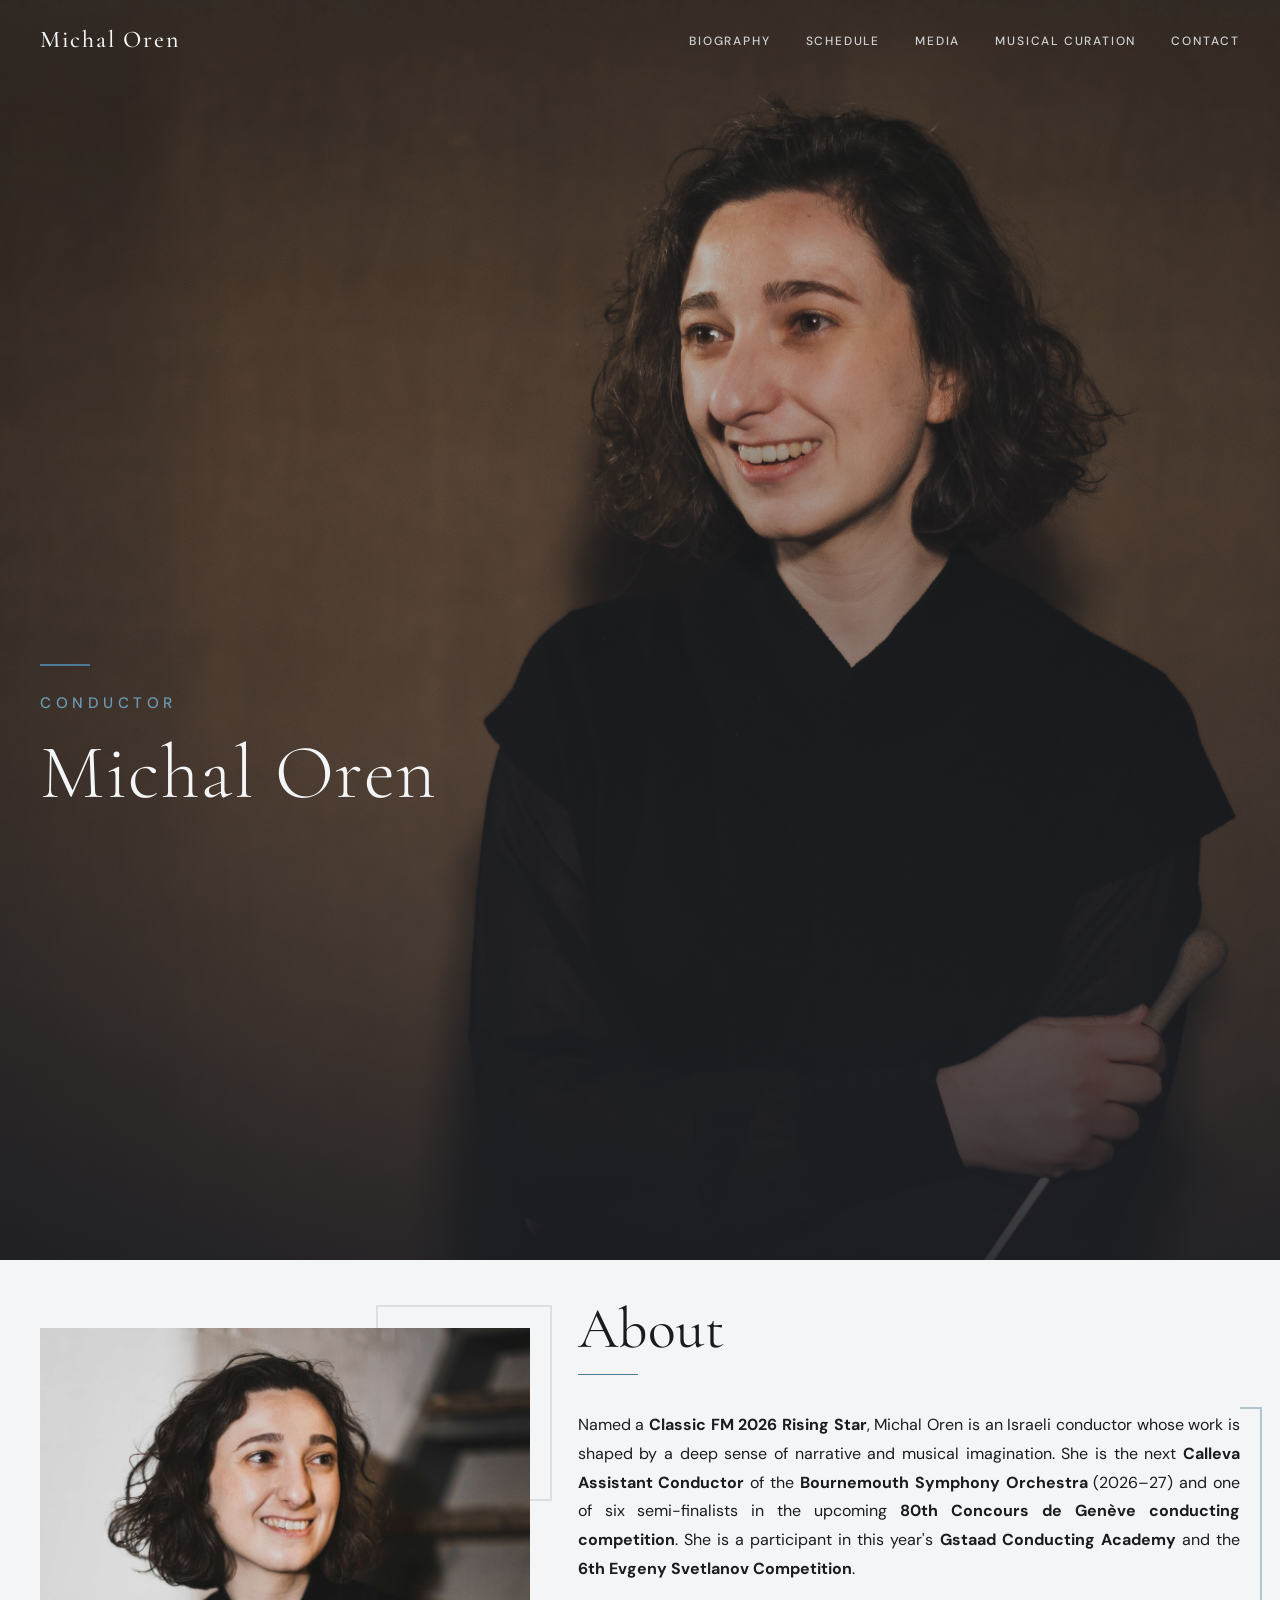
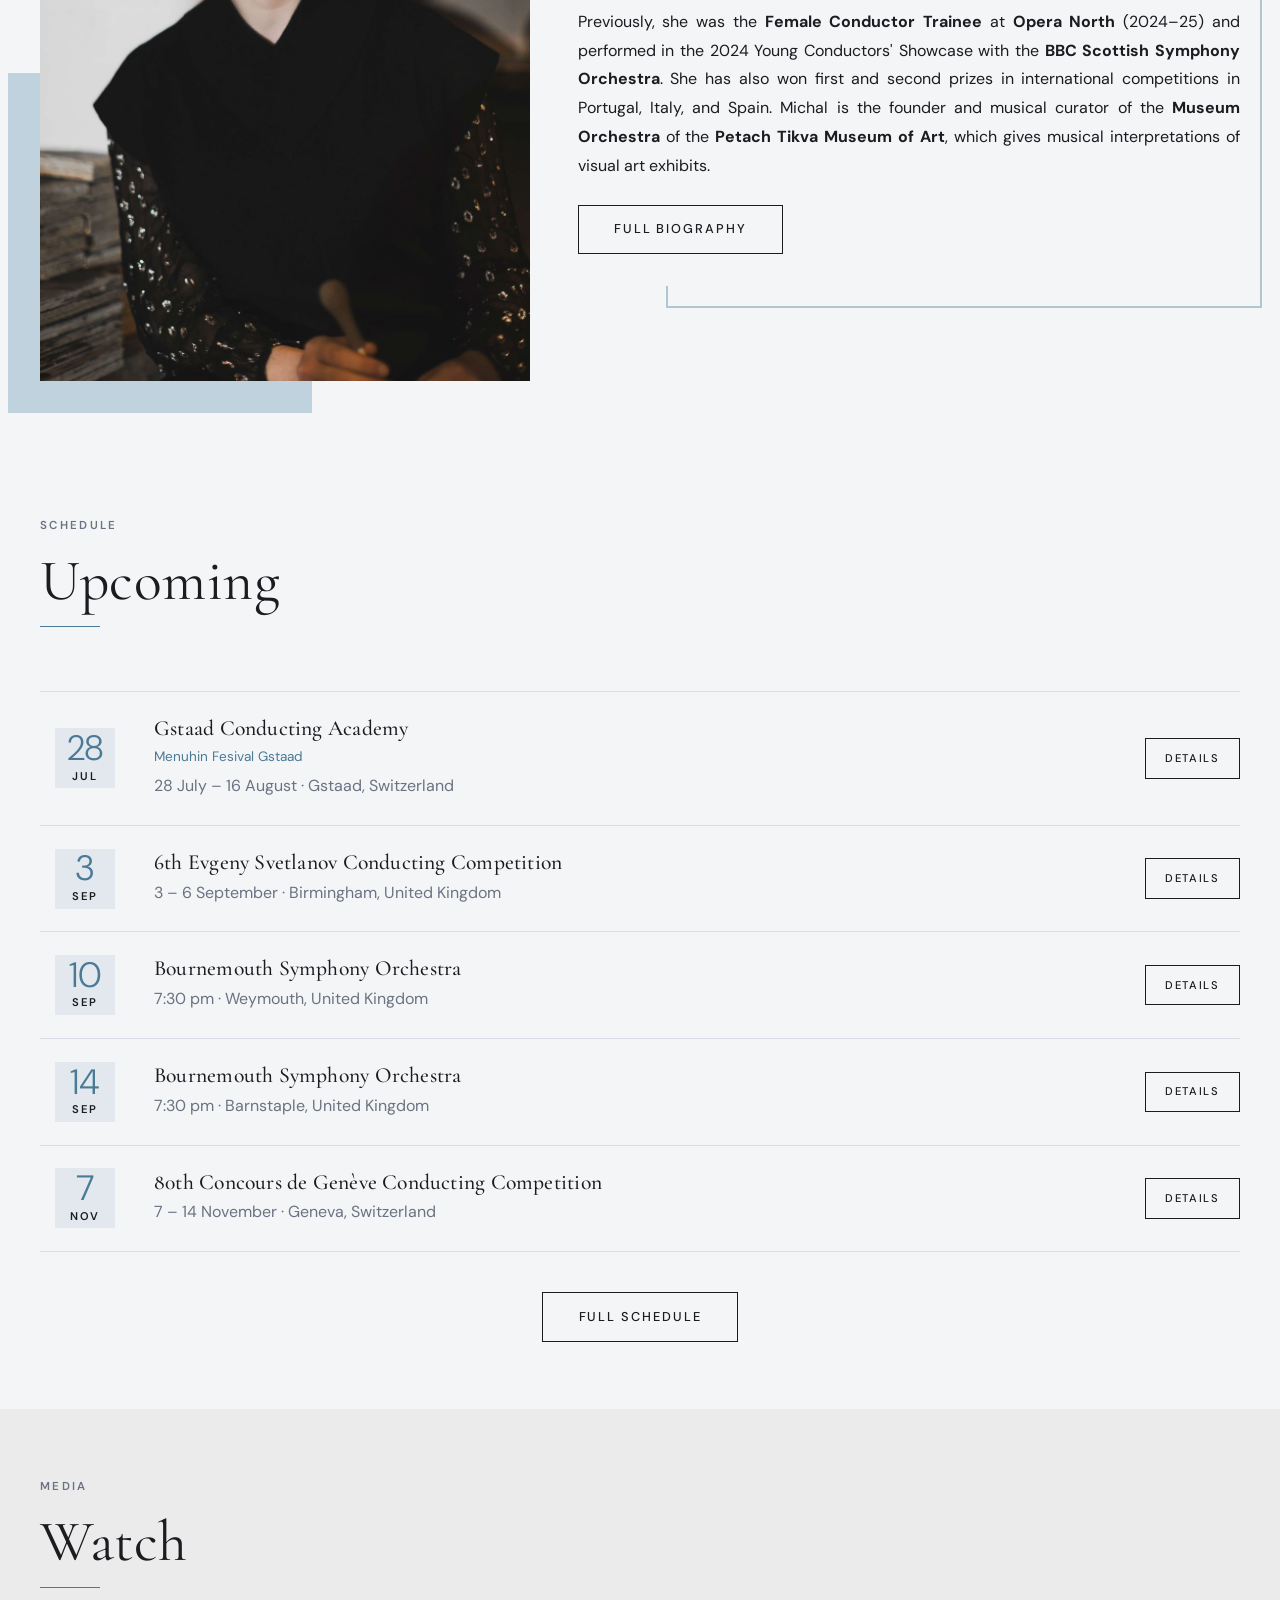
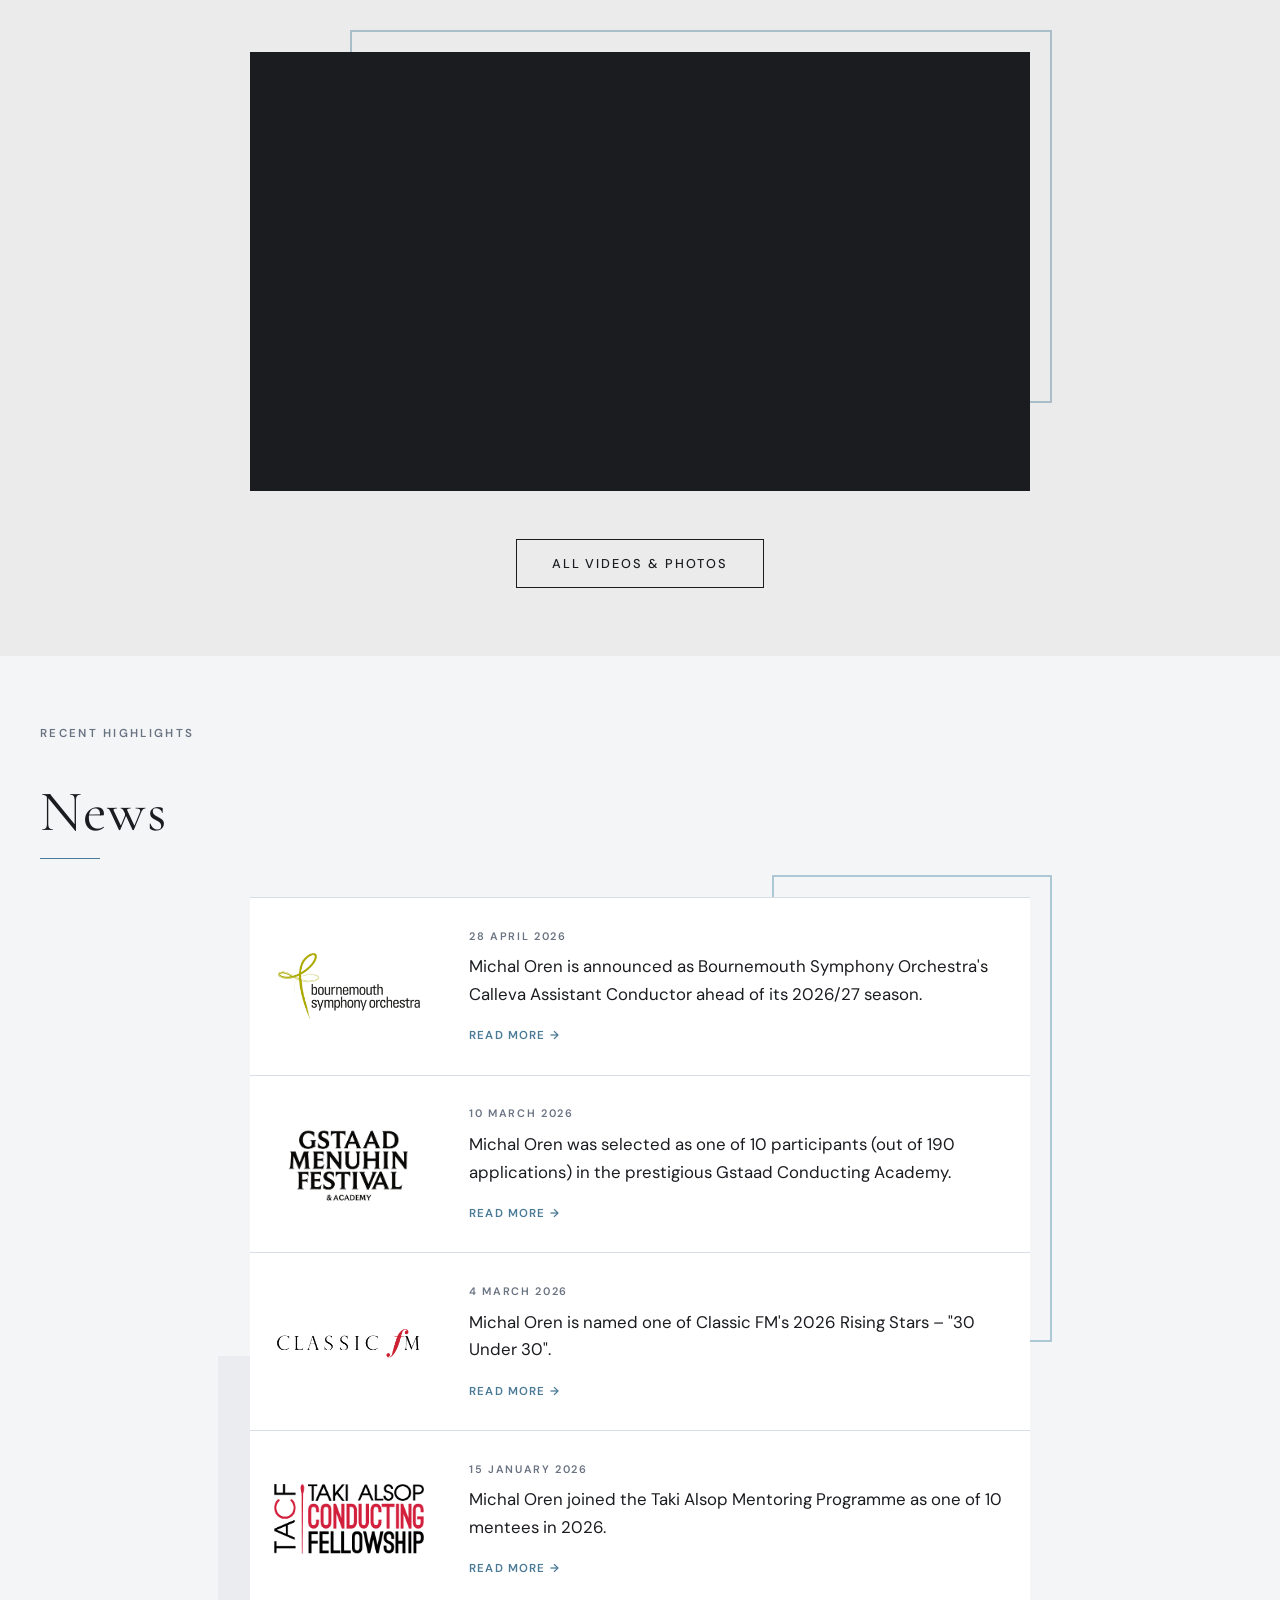
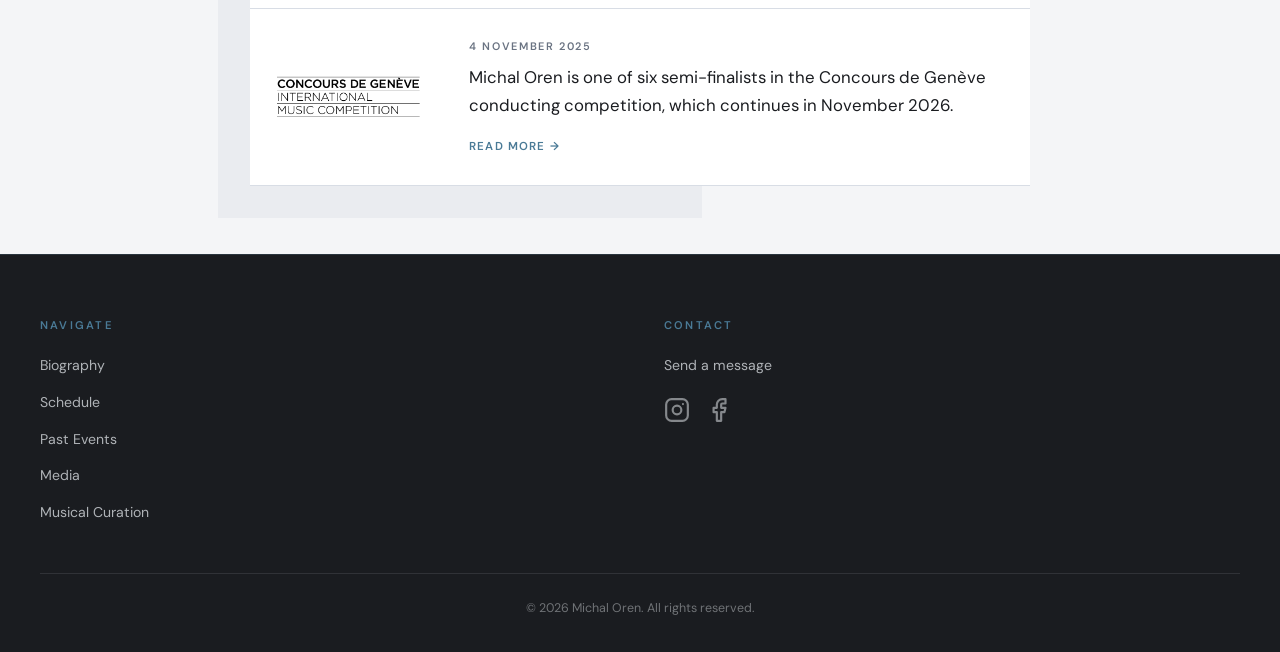
==== index.html @ 47f0340a "Fix biography typo, add Gstaad Menuhin Festival subtitle, and SEO metadata - Correct "Residence" to " ====
<!DOCTYPE html>
<html lang="en">
<head>
  <meta charset="UTF-8" />
  <meta name="viewport" content="width=device-width, initial-scale=1.0" />
  <meta name="description" content="Michal Oren – Conductor. Classic FM 2026 Rising Star. Calleva Assistant Conductor, Bournemouth Symphony Orchestra." />
  <title>Michal Oren – Conductor</title>
  <link rel="icon" type="image/svg+xml" href="images/favicon.svg" />
  <link rel="canonical" href="https://michaloren.com/" />

  <meta property="og:type" content="website" />
  <meta property="og:site_name" content="Michal Oren" />
  <meta property="og:title" content="Michal Oren – Conductor" />
  <meta property="og:description" content="Michal Oren – Conductor. Classic FM 2026 Rising Star. Calleva Assistant Conductor, Bournemouth Symphony Orchestra." />
  <meta property="og:url" content="https://michaloren.com/" />
  <meta property="og:image" content="https://michaloren.com/images/hero.jpg" />

  <meta name="twitter:card" content="summary_large_image" />
  <meta name="twitter:title" content="Michal Oren – Conductor" />
  <meta name="twitter:description" content="Michal Oren – Conductor. Classic FM 2026 Rising Star. Calleva Assistant Conductor, Bournemouth Symphony Orchestra." />
  <meta name="twitter:image" content="https://michaloren.com/images/hero.jpg" />

  <link rel="stylesheet" href="css/style.css" />
  <style>
    .fade-in { opacity: 0; transform: translateY(24px); transition: opacity 0.7s ease, transform 0.7s ease; }
    .fade-in.visible { opacity: 1; transform: none; }
    .hero__bg {
      position: absolute;
      inset: 0;
      width: 100%;
      height: 110%;
      object-fit: cover;
      object-position: 75% top;
      transform: translateY(-6%);
    }
    @media (max-width: 1024px) {
      .hero { height: 100vh; }
      .hero__bg {
        height: 100%;
        object-position: 75% top;
        transform: none;
      }
    }
  </style>
  <script type="application/ld+json">
  {
    "@context": "https://schema.org",
    "@type": "Person",
    "name": "Michal Oren",
    "url": "https://michaloren.com/",
    "image": "https://michaloren.com/images/hero.jpg",
    "jobTitle": "Conductor",
    "description": "Michal Oren – Conductor. Classic FM 2026 Rising Star. Calleva Assistant Conductor, Bournemouth Symphony Orchestra.",
    "sameAs": [
      "https://www.instagram.com/michal.oren/",
      "https://www.facebook.com/michal.oren.96"
    ]
  }
  </script>
</head>
<body>

  <!-- ═══════════════ NAVIGATION ═══════════════ -->
  <nav class="nav">
    <div class="nav__inner">
      <a href="index.html" class="nav__logo">Michal Oren</a>
      <button class="nav__toggle" aria-label="Toggle menu">
        <span></span><span></span><span></span>
      </button>
      <ul class="nav__links">
        <li><a href="biography.html">Biography</a></li>
        <li><a href="schedule.html">Schedule</a></li>
        <li><a href="media.html">Media</a></li>
        <li><a href="musical-curation.html">Musical Curation</a></li>
        <li><a href="contact.html">Contact</a></li>
      </ul>
    </div>
  </nav>

  <!-- ═══════════════ HERO ═══════════════ -->
  <section class="hero">
    <img src="images/hero_2.jpg" class="hero__bg" alt="" aria-hidden="true" />
    <div class="hero__overlay"></div>
    <div class="hero__content">
      <div class="hero__rule"></div>
      <p class="hero__subtitle">Conductor</p>
      <h1 style="font-size: clamp(2.8rem, 6vw, 5rem);">Michal Oren</h1>
    </div>
  </section>

  <!-- ═══════════════ BANNER STRIP ═══════════════ -->
  <div class="banner-strip" style="display:none">
    <div class="banner-strip__inner">
      <div class="banner-strip__left">
        <div class="banner-strip__logo-wrap">
          <img src="images/banner/classic-fm-logo-png-transparent_edited.png" alt="Classic FM" class="banner-strip__logo" />
        </div>
        <span class="banner-strip__text">Rising Star</span>
      </div>
      <div class="banner-strip__sep"></div>
      <div class="banner-strip__right">
        <a href="https://www.instagram.com/michal.oren/" target="_blank" rel="noopener" aria-label="Michal Oren on Instagram">
          <svg xmlns="http://www.w3.org/2000/svg" viewBox="0 0 24 24" fill="none" stroke="currentColor" stroke-width="2" stroke-linecap="round" stroke-linejoin="round">
            <rect x="2" y="2" width="20" height="20" rx="5" ry="5"/>
            <circle cx="12" cy="12" r="4"/>
            <circle cx="17.5" cy="6.5" r="1" fill="currentColor" stroke="none"/>
          </svg>
        </a>
      </div>
    </div>
  </div>

  <!-- ═══════════════ ABOUT PREVIEW ═══════════════ -->
  <section class="section">
    <div class="container">
      <div class="grid-2 about-grid">
        <div class="about__image fade-in">
          <img
            src="images/about-portrait.jpg"
            alt="Michal Oren, conductor"
            loading="lazy"
          />
        </div>
        <div class="about__text-wrap fade-in">
          <div class="about__text">
            <h2>About</h2>
            <div class="divider"></div>
            <p>
              Named a <strong>Classic FM 2026 Rising Star</strong>, Michal Oren is an Israeli conductor whose work is shaped by a deep sense of narrative and musical imagination. She is the next <strong>Calleva Assistant Conductor</strong> of the <strong>Bournemouth Symphony Orchestra</strong> (2026–27) and one of six semi-finalists in the upcoming <strong>80th Concours de Genève conducting competition</strong>. She is a participant in this year's <strong>Gstaad Conducting Academy</strong> and the <strong>6th Evgeny Svetlanov Competition</strong>.
            </p>
            <p>
              Previously, she was the <strong>Female Conductor Trainee</strong> at <strong>Opera North</strong> (2024–25) and performed in the 2024 Young Conductors' Showcase with the <strong>BBC Scottish Symphony Orchestra</strong>. She has also won first and second prizes in international competitions in Portugal, Italy, and Spain. Michal is the founder and musical curator of the <strong>Museum Orchestra</strong> of the <strong>Petach Tikva Museum of Art</strong>, which gives musical interpretations of visual art exhibits.
            </p>
            <a href="biography.html" class="btn btn--outline">Full Biography</a>
          </div>
        </div>
      </div>
    </div>
  </section>

  <!-- ═══════════════ UPCOMING EVENTS ═══════════════ -->
  <section class="section">
    <div class="container">
      <div class="section-header fade-in">
        <span class="eyebrow">Schedule</span>
        <h2>Upcoming</h2>
        <div class="divider"></div>
      </div>
      <div class="event-list fade-in">
        <div class="event-item">
          <div class="event-date">
            <div class="day">28</div>
            <div class="month">Jul</div>
          </div>
          <div class="event-info">
            <h3>Gstaad Conducting Academy</h3>
            <span class="event-subtitle">Menuhin Fesival Gstaad</span>
            <p class="venue">28 July – 16 August · Gstaad, Switzerland</p>
          </div>
          <div class="event-cta">
            <a href="https://www.gstaadacademy.ch/en/conducting/about" target="_blank" rel="noopener" class="btn btn--outline" style="font-size: 0.7rem; padding: 0.6rem 1.2rem;">Details</a>
          </div>
        </div>
        <div class="event-item">
          <div class="event-date">
            <div class="day">3</div>
            <div class="month">Sep</div>
          </div>
          <div class="event-info">
            <h3>6th Evgeny Svetlanov Conducting Competition</h3>
            <p class="venue">3 – 6 September · Birmingham, United&nbsp;Kingdom</p>
          </div>
          <div class="event-cta">
            <a href="https://www.svetlanov-evgeny.com/conducting-competition/6th-evgeny-svetlanov-international-conducting-competition-2026/candidates-2026/" target="_blank" rel="noopener" class="btn btn--outline" style="font-size: 0.7rem; padding: 0.6rem 1.2rem;">Details</a>
          </div>
        </div>
        <div class="event-item">
          <div class="event-date">
            <div class="day">10</div>
            <div class="month">Sep</div>
          </div>
          <div class="event-info">
            <h3>Bournemouth Symphony Orchestra</h3>
            <p class="venue">7:30 pm · Weymouth, United&nbsp;Kingdom</p>
          </div>
          <div class="event-cta">
            <a href="https://bsolive.com/events/from-darkness-to-light-weymouth/" target="_blank" rel="noopener" class="btn btn--outline" style="font-size: 0.7rem; padding: 0.6rem 1.2rem;">Details</a>
          </div>
        </div>
        <div class="event-item">
          <div class="event-date">
            <div class="day">14</div>
            <div class="month">Sep</div>
          </div>
          <div class="event-info">
            <h3>Bournemouth Symphony Orchestra</h3>
            <p class="venue">7:30 pm · Barnstaple, United&nbsp;Kingdom</p>
          </div>
          <div class="event-cta">
            <a href="https://bsolive.com/events/from-darkness-to-light-barnstaple/" target="_blank" rel="noopener" class="btn btn--outline" style="font-size: 0.7rem; padding: 0.6rem 1.2rem;">Details</a>
          </div>
        </div>
        <div class="event-item">
          <div class="event-date">
            <div class="day">7</div>
            <div class="month">Nov</div>
          </div>
          <div class="event-info">
            <h3>80th Concours de Genève Conducting Competition</h3>
            <p class="venue">7 – 14 November · Geneva, Switzerland</p>
          </div>
          <div class="event-cta">
            <a href="https://www.concoursgeneve.ch/section/competitions/conducting_2025_2026/" target="_blank" rel="noopener" class="btn btn--outline" style="font-size: 0.7rem; padding: 0.6rem 1.2rem;">Details</a>
          </div>
        </div>
      </div>
      <div style="margin-top: 2.5rem; text-align: center;" class="fade-in">
        <a href="schedule.html" class="btn btn--outline">Full Schedule</a>
      </div>
    </div>
  </section>

  <!-- ═══════════════ FEATURED VIDEO ═══════════════ -->
  <section class="section section--mid">
    <div class="container">
      <div class="section-header fade-in">
        <span class="eyebrow">Media</span>
        <h2>Watch</h2>
        <div class="divider"></div>
      </div>
      <div style="max-width: 780px; margin: 0 auto;" class="fade-in video-frame-wrap">
        <div class="video-wrapper">
          <iframe
            src="https://www.youtube.com/embed/5XlSqPPFLHM"
            title="Michal Oren conducting"
            allow="accelerometer; autoplay; clipboard-write; encrypted-media; gyroscope; picture-in-picture"
            allowfullscreen>
          </iframe>
        </div>
      </div>
      <div style="text-align: center; margin-top: 3rem;" class="fade-in">
        <a href="media.html" class="btn btn--outline">All Videos &amp; Photos</a>
      </div>
    </div>
  </section>

  <!-- ═══════════════ IN THE NEWS ═══════════════ -->
  <section class="section news-section">
    <div class="container">
      <div class="section-header news-header fade-in">
        <span class="eyebrow">Recent Highlights</span>
        <h2>News</h2>
        <div class="divider"></div>
      </div>
      <div class="news-grid">

        <div class="news-card fade-in">
          <div class="news-card__logo">
            <img src="images/news/bso.png" alt="Bournemouth Symphony Orchestra" loading="lazy" style="height: 110px;" />
          </div>
          <div class="news-card__body">
            <span class="news-card__date">28 April 2026</span>
            <p class="news-card__text">Michal Oren is announced as Bournemouth Symphony Orchestra's Calleva Assistant Conductor ahead of its 2026/27 season.</p>
            <a href="https://bsolive.com/press-releases/the-bso-announces-2026-27-calleva-assistant-conductor/" class="news-card__link" target="_blank" rel="noopener">Read More →</a>
          </div>
        </div>

        <div class="news-card fade-in">
          <div class="news-card__logo">
            <img src="images/news/Menuhin-Academy_Logo_pos_rgb_edited_edited.png" alt="Gstaad Menuhin Festival &amp; Academy" loading="lazy" />
          </div>
          <div class="news-card__body">
            <span class="news-card__date">10 March 2026</span>
            <p class="news-card__text">Michal Oren was selected as one of 10 participants (out of 190 applications) in the prestigious Gstaad Conducting Academy.</p>
            <a href="https://www.gstaadacademy.ch/en/conducting/participants" class="news-card__link" target="_blank" rel="noopener">Read More →</a>
          </div>
        </div>

        <div class="news-card fade-in">
          <div class="news-card__logo">
            <img src="images/news/classic-fm-logo-png-transparent_edited.png" alt="Classic FM" loading="lazy" />
          </div>
          <div class="news-card__body">
            <span class="news-card__date">4 March 2026</span>
            <p class="news-card__text">Michal Oren is named one of Classic FM's 2026 Rising Stars – "30 Under 30".</p>
            <a href="https://www.classicfm.com/music-news/rising-stars-2026/" class="news-card__link" target="_blank" rel="noopener">Read More →</a>
          </div>
        </div>

        <div class="news-card fade-in">
          <div class="news-card__logo">
            <img src="images/news/taki.png" alt="Taki Alsop Conducting Fellowship" loading="lazy" />
          </div>
          <div class="news-card__body">
            <span class="news-card__date">15 January 2026</span>
            <p class="news-card__text">Michal Oren joined the Taki Alsop Mentoring Programme as one of 10 mentees in 2026.</p>
            <a href="https://takialsop.org/shes-connected-by-att-mentoring-program/" class="news-card__link" target="_blank" rel="noopener">Read More →</a>
          </div>
        </div>

        <div class="news-card fade-in">
          <div class="news-card__logo">
            <img src="images/news/geneva.png" alt="Concours de Genève" loading="lazy" />
          </div>
          <div class="news-card__body">
            <span class="news-card__date">4 November 2025</span>
            <p class="news-card__text">Michal Oren is one of six semi-finalists in the Concours de Genève conducting competition, which continues in November 2026.</p>
            <a href="https://theviolinchannel.com/concours-de-geneve-announces-conducting-semi-finalists/" class="news-card__link" target="_blank" rel="noopener">Read More →</a>
          </div>
        </div>

      </div>
    </div>
  </section>

  <!-- ═══════════════ FOOTER ═══════════════ -->
  <footer class="footer">
    <div class="container">
      <div class="footer__grid">
        <div class="footer__col">
          <h4>Navigate</h4>
          <ul>
            <li><a href="biography.html">Biography</a></li>
            <li><a href="schedule.html">Schedule</a></li>
            <li><a href="past-events.html">Past Events</a></li>
            <li><a href="media.html">Media</a></li>
            <li><a href="musical-curation.html">Musical Curation</a></li>
          </ul>
        </div>
        <div class="footer__col">
          <h4>Contact</h4>
          <ul>
            <li><a href="contact.html">Send a message</a></li>
            <li><a href="mailto:michal.oren.36@gmail.com">michal.oren.36@gmail.com</a></li>
          </ul>
          <div class="footer__social">
            <a href="https://www.instagram.com/michal.oren/" target="_blank" rel="noopener" aria-label="Instagram">
              <svg xmlns="http://www.w3.org/2000/svg" viewBox="0 0 24 24" fill="none" stroke="currentColor" stroke-width="2" stroke-linecap="round" stroke-linejoin="round">
                <rect x="2" y="2" width="20" height="20" rx="5" ry="5"/>
                <circle cx="12" cy="12" r="4"/>
                <circle cx="17.5" cy="6.5" r="1" fill="currentColor" stroke="none"/>
              </svg>
            </a>
            <a href="https://www.facebook.com/michal.oren.96" target="_blank" rel="noopener" aria-label="Facebook">
              <svg xmlns="http://www.w3.org/2000/svg" viewBox="0 0 24 24" fill="none" stroke="currentColor" stroke-width="2" stroke-linecap="round" stroke-linejoin="round">
                <path d="M18 2h-3a5 5 0 0 0-5 5v3H7v4h3v8h4v-8h3l1-4h-4V7a1 1 0 0 1 1-1h3z"/>
              </svg>
            </a>
          </div>
        </div>
      </div>
      <div class="footer__bottom">
        <span>&copy; 2026 Michal Oren. All rights reserved.</span>
      </div>
    </div>
  </footer>

  <div class="lightbox" role="dialog" aria-label="Image viewer">
    <button class="lightbox__close" aria-label="Close">&times;</button>
    <img class="lightbox__img" src="" alt="" />
  </div>


  <script src="js/main.js"></script>
</body>
</html>
---- css/style.css ----
/* ============================================================
   MICHAL OREN — Main Stylesheet
   Fonts: Cormorant Garamond (headings) + DM Sans (body)
   Colors: Off-white #F4F5F7 | Blue #6B9AB4 | Dark #1A1C20 | No warm tones
   ============================================================ */

@import url('https://fonts.googleapis.com/css2?family=Cormorant+Garamond:ital,wght@0,300;0,400;0,500;0,600;1,300;1,400;1,500;1,600&family=DM+Sans:ital,opsz,wght@0,9..40,300;0,9..40,400;0,9..40,500;0,9..40,600;1,9..40,300;1,9..40,400&display=swap');

/* ── Variables ─────────────────────────────────────────────── */
:root {
  --cream:        #F4F5F7;
  --cream-dark:   #D8DDE5;
  --dark:         #1A1C20;
  --dark-mid:     #22262D;
  --blue-pale:    #D8E8F0;
  --blue-light:   #6B9AB4;
  --accent:       #4A7A96;
  --accent-light: #6B9AB4;
  --text:         #1A1C20;
  --text-muted:   #6A7382;
  --white:        #FFFFFF;

  --font-display: 'Cormorant Garamond', Georgia, serif;
  --font-body:    'DM Sans', system-ui, sans-serif;

  --nav-height: 80px;
  --section-pad: clamp(2.7rem, 5.3vw, 4.7rem);
  --container:  1200px;
  --radius:     4px;
  --transition: 0.3s ease;
}

/* ── Reset ──────────────────────────────────────────────────── */
*, *::before, *::after { box-sizing: border-box; margin: 0; padding: 0; }

html { scroll-behavior: smooth; font-size: 16px; }

body {
  font-family: var(--font-body);
  background-color: var(--cream);
  color: var(--text);
  line-height: 1.7;
  -webkit-font-smoothing: antialiased;
}

img { display: block; max-width: 100%; height: auto; }

a { color: inherit; text-decoration: none; }

ul { list-style: none; }

/* ── Typography ─────────────────────────────────────────────── */
h1, h2, h3, h4 {
  font-family: var(--font-display);
  font-weight: 400;
  line-height: 1.15;
  letter-spacing: 0.01em;
}

h1 { font-size: clamp(3.5rem, 8vw, 7rem); }
h2 { font-size: clamp(2.4rem, 4.5vw, 3.8rem); }
h3 { font-size: clamp(1.3rem, 2.5vw, 1.9rem); }
h4 { font-size: 1.2rem; }

p { font-size: 1rem; line-height: 1.8; color: var(--text); }

.eyebrow {
  font-family: var(--font-body);
  font-size: 0.72rem;
  font-weight: 600;
  letter-spacing: 0.2em;
  text-transform: uppercase;
  color: var(--text-muted);
  display: block;
  margin-bottom: 0.75rem;
}

/* ── Layout Helpers ─────────────────────────────────────────── */
.container {
  width: min(var(--container), 100% - 3rem);
  margin-inline: auto;
}

.section { padding-block: var(--section-pad); }

.section--dark {
  background-color: var(--dark);
  color: var(--cream);
}
.section--dark p,
.section--dark h2,
.section--dark h3 { color: var(--cream); }
.section--dark .eyebrow { color: var(--blue-light); }

.section--mid {
  background-color: #EBEBEC;
}

.grid-2 {
  display: grid;
  grid-template-columns: repeat(2, 1fr);
  gap: 3rem;
  align-items: center;
}

.about-grid { grid-template-columns: 0.85fr 1.15fr; }

.grid-3 {
  display: grid;
  grid-template-columns: repeat(3, 1fr);
  gap: 2rem;
}

/* ── Buttons ────────────────────────────────────────────────── */
.btn {
  display: inline-block;
  padding: 0.8rem 2.2rem;
  font-family: var(--font-body);
  font-size: 0.8rem;
  font-weight: 500;
  letter-spacing: 0.15em;
  text-transform: uppercase;
  border: 1.5px solid currentColor;
  transition: background var(--transition), color var(--transition);
  cursor: pointer;
}

.btn--accent {
  background: var(--dark);
  border-color: var(--dark);
  color: var(--white);
}
.btn--accent:hover { background: var(--dark-mid); border-color: var(--dark-mid); }

.btn--outline {
  background: transparent;
  border-color: var(--text);
  color: var(--text);
}
.btn--outline:hover { background: var(--text); color: var(--cream); }

.btn--outline-light {
  background: transparent;
  border-color: var(--cream);
  color: var(--cream);
}
.btn--outline-light:hover { background: var(--cream); color: var(--dark); }

/* ── Navigation ─────────────────────────────────────────────── */
.nav {
  position: fixed;
  top: 0; left: 0; right: 0;
  z-index: 100;
  height: var(--nav-height);
  display: flex;
  align-items: center;
  transition: background var(--transition), box-shadow var(--transition), transform 0.35s ease;
}

.nav--hidden {
  transform: translateY(-100%);
}

.nav.scrolled {
  background: rgba(27, 30, 36, 0.97);
  box-shadow: 0 2px 20px rgba(0,0,0,0.3);
}

.nav__inner {
  width: min(var(--container), 100% - 3rem);
  margin-inline: auto;
  display: flex;
  align-items: center;
  justify-content: space-between;
}

.nav__logo {
  font-family: var(--font-display);
  font-size: 1.5rem;
  font-weight: 500;
  letter-spacing: 0.08em;
  color: var(--cream);
  white-space: nowrap;
}

.nav__links {
  display: flex;
  gap: 2.2rem;
  align-items: center;
}

.nav__links a {
  font-size: 0.75rem;
  font-weight: 500;
  letter-spacing: 0.15em;
  text-transform: uppercase;
  color: rgba(240, 244, 248, 0.82);
  transition: color var(--transition);
  position: relative;
}

.nav__links a::after {
  content: '';
  position: absolute;
  bottom: -3px; left: 0; right: 0;
  height: 1px;
  background: var(--accent);
  transform: scaleX(0);
  transition: transform var(--transition);
}

.nav__links a:hover,
.nav__links a.active { color: var(--cream); }
.nav__links a:hover::after,
.nav__links a.active::after { transform: scaleX(1); }

.nav__toggle {
  display: none;
  flex-direction: column;
  gap: 5px;
  cursor: pointer;
  padding: 4px;
  background: none;
  border: none;
}

.nav__toggle span {
  display: block;
  width: 24px;
  height: 1.5px;
  background: var(--cream);
  transition: transform var(--transition), opacity var(--transition);
}

/* ── About heading ──────────────────────────────────────────── */
.about__heading {
  font-size: clamp(2rem, 3.5vw, 3rem);
  font-weight: 300;
  line-height: 1.2;
}

.about__heading em {
  font-style: italic;
  color: var(--accent);
}

/* ── Statement section ──────────────────────────────────────── */
.statement-section {
  background: var(--dark);
  padding: clamp(3rem, 6vw, 5rem) 0;
  overflow: hidden;
  position: relative;
}

.statement-section::before {
  content: '';
  position: absolute;
  left: 0; top: 0;
  width: 4px;
  height: 100%;
  background: var(--accent);
}

.statement-quote {
  font-family: var(--font-display);
  font-size: clamp(1.5rem, 3.5vw, 2.8rem);
  font-weight: 300;
  font-style: italic;
  color: var(--cream);
  line-height: 1.35;
  max-width: 960px;
  letter-spacing: 0.015em;
  padding-left: 3rem;
}

.statement-quote::before {
  content: '— ';
  color: var(--accent);
  font-style: normal;
}

/* ── News section header ────────────────────────────────────── */
.news-section {
  position: relative;
  overflow: hidden;
}


.news-header {
  display: grid;
  grid-template-columns: 1fr auto;
  align-items: end;
  gap: 1.5rem;
  margin-bottom: 0;
}

.news-header .eyebrow { grid-column: 1; grid-row: 1; }

.section-title-sm {
  font-size: clamp(1.8rem, 3.5vw, 2.8rem);
  font-weight: 300;
  font-style: italic;
  line-height: 1.1;
  margin: 0;
}

.news-header h2 {
  grid-column: 1;
  grid-row: 2;
  margin: 0;
}

.news-header .divider { grid-column: 1; grid-row: 3; margin-top: -0.75rem; }
.about__text .divider { margin-top: -0.75rem; }

/* ── Hero ───────────────────────────────────────────────────── */
.hero {
  position: relative;
  height: 140vh;
  min-height: 750px;
  display: flex;
  align-items: center;
  overflow: hidden;
  background-color: var(--dark-mid);
}

.hero__bg {
  position: absolute;
  inset: 0;
  width: 100%;
  height: 100%;
  object-fit: cover;
  object-position: 75% top;
}

.hero__overlay {
  position: absolute;
  inset: 0;
  background: linear-gradient(
    to bottom,
    rgba(27,30,36,0.1) 0%,
    rgba(27,30,36,0.3) 40%,
    rgba(27,30,36,0.88) 100%
  );
}

.hero__content {
  position: relative;
  width: min(var(--container), 100% - 3rem);
  margin-inline: auto;
  padding-bottom: 0;
  margin-top: 25vh;
  color: var(--cream);
}

.hero__content h1 {
  font-weight: 300;
  font-style: normal;
  letter-spacing: 0.02em;
  color: var(--cream);
  line-height: 1.05;
  margin-bottom: 0.5rem;
}

.hero__subtitle {
  font-family: var(--font-body);
  font-size: 0.95rem;
  font-weight: 500;
  letter-spacing: 0.3em;
  text-transform: uppercase;
  color: var(--accent-light);
  margin-bottom: 1rem;
}

.hero__rule {
  width: 50px;
  height: 2px;
  background: var(--accent);
  margin-bottom: 1.5rem;
}

.hero__tag {
  display: inline-block;
  font-family: var(--font-body);
  font-size: 0.72rem;
  font-weight: 400;
  letter-spacing: 0.15em;
  text-transform: uppercase;
  border: 1px solid rgba(240,244,248,0.4);
  padding: 0.4rem 1rem;
  color: rgba(240,244,248,0.8);
  margin-top: 1.2rem;
}

/* ── Banner Strip ───────────────────────────────────────────── */
.banner-strip {
  background: var(--cream-dark);
  border-bottom: 1px solid rgba(107,154,180,0.2);
  padding: 0.6rem 0;
}

.banner-strip__inner {
  width: min(var(--container), 100% - 3rem);
  margin-inline: auto;
  display: flex;
  align-items: center;
  justify-content: center;
  gap: 2rem;
}

.banner-strip__left {
  display: flex;
  align-items: center;
  gap: 0.75rem;
}

.banner-strip__logo-wrap {
  display: flex;
  align-items: center;
}

.banner-strip__logo {
  height: 34px;
  width: auto;
}

.banner-strip__text {
  font-family: var(--font-display);
  font-size: 1.15rem;
  font-weight: 500;
  font-style: italic;
  letter-spacing: 0.05em;
  color: var(--dark);
}

.banner-strip__sep {
  width: 1px;
  height: 28px;
  background: rgba(26,28,32,0.35);
}

.banner-strip__right a {
  display: flex;
  align-items: center;
  color: var(--dark);
  transition: color var(--transition), transform var(--transition);
}

.banner-strip__right a:hover {
  color: var(--accent);
  transform: scale(1.1);
}

.banner-strip__right svg {
  width: 22px;
  height: 22px;
}

/* ── News Cards ─────────────────────────────────────────────── */
.news-grid {
  display: flex;
  flex-direction: column;
  margin-top: 0;
  max-width: 780px;
  margin-inline: auto;
  width: 100%;
  position: relative;
}

.news-grid::before {
  content: '';
  position: absolute;
  bottom: -2rem;
  left: -2rem;
  width: 62%;
  height: 52%;
  background: var(--cream-dark);
  opacity: 0.38;
  z-index: 0;
  pointer-events: none;
}

.news-grid::after {
  content: '';
  position: absolute;
  top: -1.4rem;
  right: -1.4rem;
  width: 36%;
  height: calc(50% + 1.4rem);
  background: transparent;
  border: 2px solid var(--blue-light);
  opacity: 0.5;
  z-index: 0;
  pointer-events: none;
}

.news-card {
  display: grid;
  grid-template-columns: 160px 1fr;
  gap: 2.5rem;
  padding: 1.8rem 1.2rem;
  border-bottom: 1px solid var(--cream-dark);
  align-items: stretch;
  position: relative;
  z-index: 1;
  background: var(--white);
  cursor: pointer;
  transition: background 0.3s ease, box-shadow 0.3s ease;
}

.news-card:first-child { border-top: 1px solid var(--cream-dark); }

.news-card::before {
  content: '';
  position: absolute;
  left: 0;
  top: 0;
  width: 3px;
  height: 100%;
  background: var(--accent);
  transform: scaleY(0);
  transform-origin: center;
  transition: transform 0.3s ease;
}

.news-card:hover { background: var(--blue-pale); }
.news-card:hover::before { transform: scaleY(1); }

.news-card__logo {
  display: flex;
  align-items: center;
  justify-content: center;
}

.news-card__logo img {
  height: 80px;
  max-width: 150px;
  width: auto;
  object-fit: contain;
  transition: transform 0.35s ease;
}

.news-card:hover .news-card__logo img { transform: scale(1.08); }

.news-card__body {
  display: flex;
  flex-direction: column;
  align-self: stretch;
  gap: 0.5rem;
}

.news-card__text {
  font-size: 1.05rem;
  line-height: 1.65;
  color: var(--text);
  flex: 1;
}

.news-card__date {
  font-family: var(--font-body);
  font-size: 0.68rem;
  font-weight: 600;
  letter-spacing: 0.15em;
  text-transform: uppercase;
  color: var(--text-muted);
}

.news-card__link {
  font-family: var(--font-body);
  font-size: 0.72rem;
  font-weight: 600;
  letter-spacing: 0.1em;
  color: var(--accent);
  text-transform: uppercase;
  display: inline-flex;
  align-items: center;
  gap: 0.3em;
  margin-top: auto;
  padding-top: 0.6rem;
  transition: gap 0.25s ease, letter-spacing 0.25s ease;
}

.news-card:hover .news-card__link { gap: 0.6em; }

.news-card__link::after {
  content: '';
  position: absolute;
  inset: 0;
}

@media (max-width: 700px) {
  .news-card { grid-template-columns: 80px 1fr; gap: 1.2rem; }
}

@media (max-width: 460px) {
  .news-card { grid-template-columns: 1fr; }
  .news-card__logo { justify-content: flex-start; }
}

/* ── About Section (full-bleed split) ───────────────────────── */
.about-section {
  display: grid;
  grid-template-columns: 55fr 45fr;
  min-height: 90vh;
}

.about-section__image {
  overflow: hidden;
  position: relative;
}

.about-section__image img {
  width: 100%;
  height: 100%;
  object-fit: cover;
  object-position: center top;
  display: block;
}

.about-section__text {
  padding: clamp(4rem, 8vw, 8rem) clamp(3rem, 6vw, 6rem);
  display: flex;
  flex-direction: column;
  justify-content: center;
  gap: 1.8rem;
  background: var(--cream);
}

.about-section__text .btn { align-self: flex-start; }
.about-section__text p { color: var(--text); }

@media (max-width: 768px) {
  .about-section {
    grid-template-columns: 1fr;
    min-height: auto;
  }
  .about-section__image {
    aspect-ratio: 4/3;
    max-height: 55vh;
  }
}

/* ── Press / News list ──────────────────────────────────────── */
.press-section-title {
  font-size: clamp(3rem, 7vw, 6rem);
  font-weight: 300;
  font-style: italic;
  margin-bottom: 0.5rem;
  line-height: 1;
}

.press-list {
  border-top: 1px solid var(--cream-dark);
  margin-top: 1.5rem;
}

.press-item {
  display: grid;
  grid-template-columns: 2.5rem 1fr auto auto;
  gap: 0 2.5rem;
  padding: 2rem 0;
  border-bottom: 1px solid var(--cream-dark);
  align-items: center;
  text-decoration: none;
  color: inherit;
  transition: opacity var(--transition);
}

.press-item:hover { opacity: 0.55; }

.press-item:hover .press-item__arrow { transform: translateX(6px); }

.press-item__num {
  font-family: var(--font-display);
  font-size: 0.9rem;
  font-style: italic;
  color: var(--text-muted);
  opacity: 0.7;
}

.press-item__source {
  display: block;
  font-size: 0.68rem;
  font-weight: 600;
  letter-spacing: 0.15em;
  text-transform: uppercase;
  color: var(--accent);
  margin-bottom: 0.45rem;
}

.press-item__text {
  font-size: 1rem;
  line-height: 1.5;
  color: var(--text);
  margin: 0;
}

.press-item__date {
  font-size: 0.72rem;
  color: var(--text-muted);
  text-transform: uppercase;
  letter-spacing: 0.1em;
  white-space: nowrap;
}

.press-item__arrow {
  font-size: 1rem;
  color: var(--accent);
  transition: transform var(--transition);
  padding-left: 0.5rem;
}

@media (max-width: 650px) {
  .press-item { grid-template-columns: 2rem 1fr auto; }
  .press-item__date { display: none; }
}

/* ── Performances list (homepage dark section) ──────────────── */
.perf-list {
  border-top: 1px solid rgba(240,244,248,0.12);
  margin-top: 2rem;
}

.perf-item {
  display: grid;
  grid-template-columns: 5rem 1fr auto auto;
  gap: 0 2rem;
  padding: 1.8rem 0;
  border-bottom: 1px solid rgba(240,244,248,0.08);
  align-items: center;
  text-decoration: none;
  color: var(--cream);
  transition: opacity var(--transition);
}

.perf-item:hover { opacity: 0.55; }
.perf-item:hover .perf-item__arrow { transform: translateX(6px); }

.perf-item__date {
  display: flex;
  flex-direction: column;
  line-height: 1;
}

.perf-item__day {
  font-family: var(--font-display);
  font-size: 2rem;
  font-weight: 300;
  color: var(--accent);
  line-height: 1;
}

.perf-item__month {
  font-size: 0.62rem;
  font-weight: 600;
  letter-spacing: 0.15em;
  text-transform: uppercase;
  color: rgba(240,244,248,0.45);
  margin-top: 0.25rem;
}

.perf-item__title {
  font-size: 1.05rem;
  font-weight: 400;
  color: var(--cream);
}

.perf-item__venue {
  font-size: 0.78rem;
  color: rgba(240,244,248,0.45);
  white-space: nowrap;
}

.perf-item__arrow {
  color: var(--accent);
  transition: transform var(--transition);
  font-size: 0.9rem;
}

@media (max-width: 650px) {
  .perf-item { grid-template-columns: 4rem 1fr auto; }
  .perf-item__venue { display: none; }
}

/* ── Legacy About / Bio (kept for other pages) ──────────────── */
.about__image { position: relative; }
.about__image::before {
  content: '';
  position: absolute;
  bottom: -2rem;
  left: -2rem;
  width: 62%;
  height: 52%;
  background: var(--blue-light);
  opacity: 0.38;
  z-index: -1;
}
.about__image::after {
  content: '';
  position: absolute;
  top: -1.4rem;
  right: -1.4rem;
  width: 36%;
  height: 30%;
  border: 2px solid var(--dark);
  opacity: 0.1;
  z-index: -1;
}
.about__image img { width: 100%; aspect-ratio: 3/4; object-fit: cover; }
.about__text-wrap { align-self: start; margin-top: -2rem; }
.about__text { display: flex; flex-direction: column; gap: 1.5rem; position: relative; background: var(--cream); padding-bottom: 2rem; }
.about__text p { color: var(--text); text-align: justify; }
.about__text > p:first-of-type { margin-top: -1.25rem; }
.about__text .btn { align-self: flex-start; }
.about__text::after {
  content: '';
  position: absolute;
  bottom: -1.4rem;
  right: -1.4rem;
  width: 90%;
  height: 85%;
  border: 2px solid var(--accent);
  opacity: 0.4;
  z-index: -1;
  pointer-events: none;
}

/* ── Events / Schedule ──────────────────────────────────────── */
.event-list { display: flex; flex-direction: column; gap: 0; }

.event-item {
  display: grid;
  grid-template-columns: 90px 1fr auto;
  gap: 1.5rem;
  align-items: center;
  padding: 1.5rem 0;
  border-bottom: 1px solid rgba(240,244,248,0.12);
  transition: background var(--transition);
}

.section--dark .event-item { border-bottom-color: rgba(240,244,248,0.12); }
.section:not(.section--dark) .event-item { border-bottom-color: var(--cream-dark); }

.event-item:first-child { border-top: 1px solid rgba(240,244,248,0.12); }
.section:not(.section--dark) .event-item:first-child { border-top-color: var(--cream-dark); }

.event-date {
  text-align: center;
  font-family: var(--font-display);
  position: relative;
}

.event-date::before {
  content: '';
  position: absolute;
  top: 50%;
  left: 50%;
  transform: translate(-50%, -50%);
  width: 60px;
  height: 60px;
  background: var(--accent);
  opacity: 0.1;
}

.event-date .day {
  font-family: var(--font-body);
  font-size: 2.2rem;
  font-weight: 300;
  line-height: 1;
  color: var(--accent);
  position: relative;
}

.event-date .month {
  font-family: var(--font-body);
  font-size: 0.7rem;
  font-weight: 600;
  letter-spacing: 0.15em;
  text-transform: uppercase;
  position: relative;
}

.section--dark .event-date .month { color: rgba(240,244,248,0.6); }

.event-info h3 {
  font-size: 1.35rem;
  font-weight: 500;
  margin-bottom: 0.25rem;
}

.event-info .event-subtitle {
  display: block;
  font-size: 0.85rem;
  color: var(--accent);
  margin-bottom: 0.25rem;
}

.event-info .venue {
  font-size: 1rem;
  color: var(--text-muted);
}

.section--dark .event-info .venue { color: rgba(240,244,248,0.55); }

.event-cta { flex-shrink: 0; }

/* Past Events Table */
.events-table { width: 100%; border-collapse: collapse; }

.events-table th {
  font-family: var(--font-body);
  font-size: 0.7rem;
  font-weight: 600;
  letter-spacing: 0.18em;
  text-transform: uppercase;
  color: var(--accent);
  padding: 0.75rem 1rem;
  text-align: left;
  border-bottom: 1px solid var(--cream-dark);
}

.events-table td {
  padding: 1rem;
  font-size: 0.9rem;
  border-bottom: 1px solid var(--cream-dark);
  vertical-align: top;
}

.events-table tr:last-child td { border-bottom: none; }
.events-table tr:hover td { background: var(--cream-dark); }

/* ── Media / Gallery ────────────────────────────────────────── */
.gallery {
  display: grid;
  grid-template-columns: repeat(auto-fill, minmax(280px, 1fr));
  gap: 1rem;
}

.gallery__item {
  overflow: hidden;
  aspect-ratio: 3/4;
  cursor: pointer;
}

.gallery__item.landscape { aspect-ratio: 4/3; }
.gallery__item.wide      { aspect-ratio: 16/9; grid-column: span 2; }

.gallery__item img {
  width: 100%;
  height: 100%;
  object-fit: cover;
  transition: transform 0.5s ease;
}

.gallery__item:hover img { transform: scale(1.04); }

.video-grid {
  display: grid;
  grid-template-columns: repeat(auto-fill, minmax(340px, 1fr));
  gap: 2rem;
}

.video-frame-wrap {
  position: relative;
  isolation: isolate;
}
.video-frame-wrap::after {
  content: '';
  position: absolute;
  top: -1.4rem;
  right: -1.4rem;
  width: 90%;
  height: 85%;
  border: 2px solid var(--accent);
  opacity: 0.4;
  z-index: -1;
  pointer-events: none;
}

.video-wrapper {
  position: relative;
  padding-bottom: 56.25%;
  height: 0;
  overflow: hidden;
  background: var(--dark);
}

.video-wrapper iframe {
  position: absolute;
  top: 0; left: 0;
  width: 100%;
  height: 100%;
  border: none;
}

.video-caption {
  margin-top: 0.75rem;
  font-size: 0.85rem;
  color: var(--text-muted);
}

/* ── Lightbox ───────────────────────────────────────────────── */
.lightbox {
  display: none;
  position: fixed;
  inset: 0;
  z-index: 200;
  background: rgba(0,0,0,0.92);
  align-items: center;
  justify-content: center;
}

.lightbox.open { display: flex; }

.lightbox__img {
  max-width: 90vw;
  max-height: 90vh;
  object-fit: contain;
}

.lightbox__close {
  position: absolute;
  top: 1.5rem; right: 1.5rem;
  font-size: 2rem;
  color: var(--cream);
  cursor: pointer;
  background: none;
  border: none;
  line-height: 1;
  opacity: 0.7;
  transition: opacity var(--transition);
}

.lightbox__close:hover { opacity: 1; }

/* ── Contact Form ───────────────────────────────────────────── */
.form-grid {
  display: grid;
  grid-template-columns: 1fr 1fr;
  gap: 1.5rem;
}

.form-group {
  display: flex;
  flex-direction: column;
  gap: 0.5rem;
}

.form-group.full { grid-column: 1 / -1; }

.form-group label {
  font-size: 0.72rem;
  font-weight: 600;
  letter-spacing: 0.15em;
  text-transform: uppercase;
  color: var(--text-muted);
}

.form-group input,
.form-group textarea,
.form-group select {
  width: 100%;
  padding: 0.85rem 1rem;
  background: var(--white);
  border: 1px solid var(--cream-dark);
  border-radius: var(--radius);
  font-family: var(--font-body);
  font-size: 0.95rem;
  color: var(--text);
  transition: border-color var(--transition), box-shadow var(--transition);
  outline: none;
  -webkit-appearance: none;
}

.form-group input:focus,
.form-group textarea:focus,
.form-group select:focus {
  border-color: var(--accent);
  box-shadow: 0 0 0 3px rgba(107,154,180,0.15);
}

.form-group textarea { resize: vertical; min-height: 160px; }

.form-success {
  display: none;
  padding: 1.5rem;
  background: rgba(107,154,180,0.1);
  border: 1px solid var(--accent);
  color: var(--text);
  font-size: 0.9rem;
  line-height: 1.6;
  margin-top: 1rem;
}

/* ── Page Hero (inner pages) ────────────────────────────────── */
.page-hero {
  background: var(--cream);
  padding-top: calc(var(--nav-height) + 4rem);
  padding-bottom: 2.5rem;
  position: relative;
  overflow: hidden;
  text-align: left;
  isolation: isolate;
}

.page-hero + .section {
  padding-top: clamp(2rem, 4vw, 3.5rem);
}


.page-hero__rule {
  width: 40px;
  height: 2px;
  background: var(--accent);
  margin-bottom: 1.2rem;
}

.page-hero h1 {
  font-style: normal;
  font-weight: 300;
  letter-spacing: 0.02em;
  color: var(--dark);
}

.page-hero__title {
  display: inline-block;
  position: relative;
  background: var(--cream);
  padding: 0.4rem 1rem;
}

.page-hero__title::before {
  content: '';
  position: absolute;
  top: -0.3rem;
  left: -0.3rem;
  width: 14%;
  height: 38%;
  border: 2px solid var(--dark);
  opacity: 0.1;
  z-index: -1;
  pointer-events: none;
}

.page-hero__title::after {
  content: '';
  position: absolute;
  bottom: -0.6rem;
  right: -0.6rem;
  width: 48%;
  height: 65%;
  background: var(--blue-light);
  opacity: 0.32;
  z-index: -1;
  pointer-events: none;
}

.page-hero .eyebrow {
  justify-content: flex-start;
  display: flex;
}

/* ── Footer ─────────────────────────────────────────────────── */
.footer {
  background: var(--dark);
  color: var(--cream);
  padding: 4rem 0 2rem;
  border-top: 1px solid rgba(107,154,180,0.2);
}

.footer__grid {
  display: grid;
  grid-template-columns: 1fr 1fr;
  gap: 3rem;
  margin-bottom: 3rem;
}


.footer__col h4 {
  font-family: var(--font-body);
  font-size: 0.7rem;
  font-weight: 600;
  letter-spacing: 0.2em;
  text-transform: uppercase;
  color: var(--accent);
  margin-bottom: 1.2rem;
}

.footer__col ul { display: flex; flex-direction: column; gap: 0.6rem; }

.footer__col ul a {
  font-size: 0.88rem;
  color: rgba(240,244,248,0.7);
  transition: color var(--transition);
}

.footer__col ul a:hover { color: var(--cream); }

.footer__col a[href^="mailto"] { display: none; }
.footer__col li:has(a[href^="mailto"]) { display: none; }

.footer__bottom {
  border-top: 1px solid rgba(240,244,248,0.1);
  padding-top: 1.5rem;
  display: flex;
  flex-direction: column;
  align-items: center;
  gap: 1rem;
  font-size: 0.78rem;
  color: rgba(240,244,248,0.4);
}

/* ── Divider ────────────────────────────────────────────────── */
.divider {
  width: 60px;
  height: 1px;
  background: var(--accent);
  margin-top: 0.75rem;
  margin-bottom: 2rem;
}

/* ── Section Header ─────────────────────────────────────────── */
.section-header {
  margin-bottom: clamp(2.5rem, 5vw, 4rem);
}

.section-header.news-header { margin-bottom: 0.4rem; }

.section-header.centered { text-align: center; }
.section-header.centered .divider { margin-inline: auto; }

/* ── Placeholder ─────────────────────────────────────────────── */
.placeholder-box {
  background: var(--cream-dark);
  border: 2px dashed var(--accent);
  display: flex;
  align-items: center;
  justify-content: center;
  color: var(--text-muted);
  font-size: 0.85rem;
  letter-spacing: 0.05em;
  text-align: center;
  padding: 2rem;
}

/* ── Responsive ─────────────────────────────────────────────── */
@media (max-width: 1024px) {
  .grid-3 { grid-template-columns: repeat(2, 1fr); }
  .footer__grid { grid-template-columns: 1fr 1fr; }
}

@media (max-width: 1024px) and (orientation: portrait) {
  .grid-2 { grid-template-columns: 1fr; }
  .about__text-wrap { order: 1; }
  .about__image { display: none; }
}


@media (max-width: 768px) {
  :root { --nav-height: 68px; }

  .nav__links {
    position: fixed;
    top: 0; right: 0;
    width: min(320px, 80vw);
    height: 100vh;
    background: var(--dark);
    flex-direction: column;
    align-items: flex-start;
    padding: calc(var(--nav-height) + 2rem) 2.5rem 2rem;
    gap: 1.5rem;
    transform: translateX(100%);
    transition: transform var(--transition);
    z-index: 99;
    box-shadow: -4px 0 30px rgba(0,0,0,0.4);
  }

  .nav__links.open { transform: translateX(0); }
  .nav__links a { font-size: 1rem; letter-spacing: 0.1em; }
  .nav__toggle { display: flex; z-index: 101; }

  .nav__toggle.open span:nth-child(1) { transform: translateY(6.5px) rotate(45deg); }
  .nav__toggle.open span:nth-child(2) { opacity: 0; }
  .nav__toggle.open span:nth-child(3) { transform: translateY(-6.5px) rotate(-45deg); }

  .grid-2 { grid-template-columns: 1fr; }
  .grid-3 { grid-template-columns: 1fr; }

  .about__image { display: none; }

  .banner-strip + .section { padding-top: calc(var(--section-pad) + 3.3rem); }

  .event-item {
    grid-template-columns: 70px 1fr;
    gap: 0.75rem 1rem;
  }
  .event-cta { grid-column: 2; padding-bottom: 0.5rem; }

  .form-grid { grid-template-columns: 1fr; }
  .form-group.full { grid-column: 1; }

  .gallery__item.wide { grid-column: span 1; aspect-ratio: 3/4; }

  .footer__grid { grid-template-columns: 1fr; gap: 2rem; }
  .footer__bottom { flex-direction: column; gap: 0.5rem; text-align: center; }

  .events-table { font-size: 0.82rem; }
  .events-table th, .events-table td { padding: 0.6rem 0.5rem; }

  .video-grid { grid-template-columns: 1fr; }

  /* ── Gentle tap feedback (touch has no :hover) ─────────────── */
  .btn { transition: background var(--transition), color var(--transition), transform 0.15s ease; }
  .btn:active { transform: scale(0.96); }

  .news-card { transition: background 0.3s ease, box-shadow 0.3s ease, transform 0.15s ease; }
  .news-card:active { background: var(--blue-pale); transform: scale(0.98); }
  .news-card:active::before { transform: scaleY(1); }
}

@media (max-width: 480px) {
  h1 { font-size: clamp(2.5rem, 12vw, 3.5rem); }
  .hero__content { padding-bottom: 3.5rem; margin-top: 40vh; }
  .hero { height: 100vh; }
  .hero__bg { object-position: 72% 15%; }
}

.footer__social {
  display: flex;
  gap: 1rem;
  align-items: center;
}

.footer__social a {
  display: flex;
  color: rgba(240,244,248,0.5);
  transition: color var(--transition);
}

.footer__social a:hover { color: var(--accent-light); }

.footer__social svg { width: 26px; height: 26px; }
.footer__col .footer__social { margin-top: 1.2rem; }
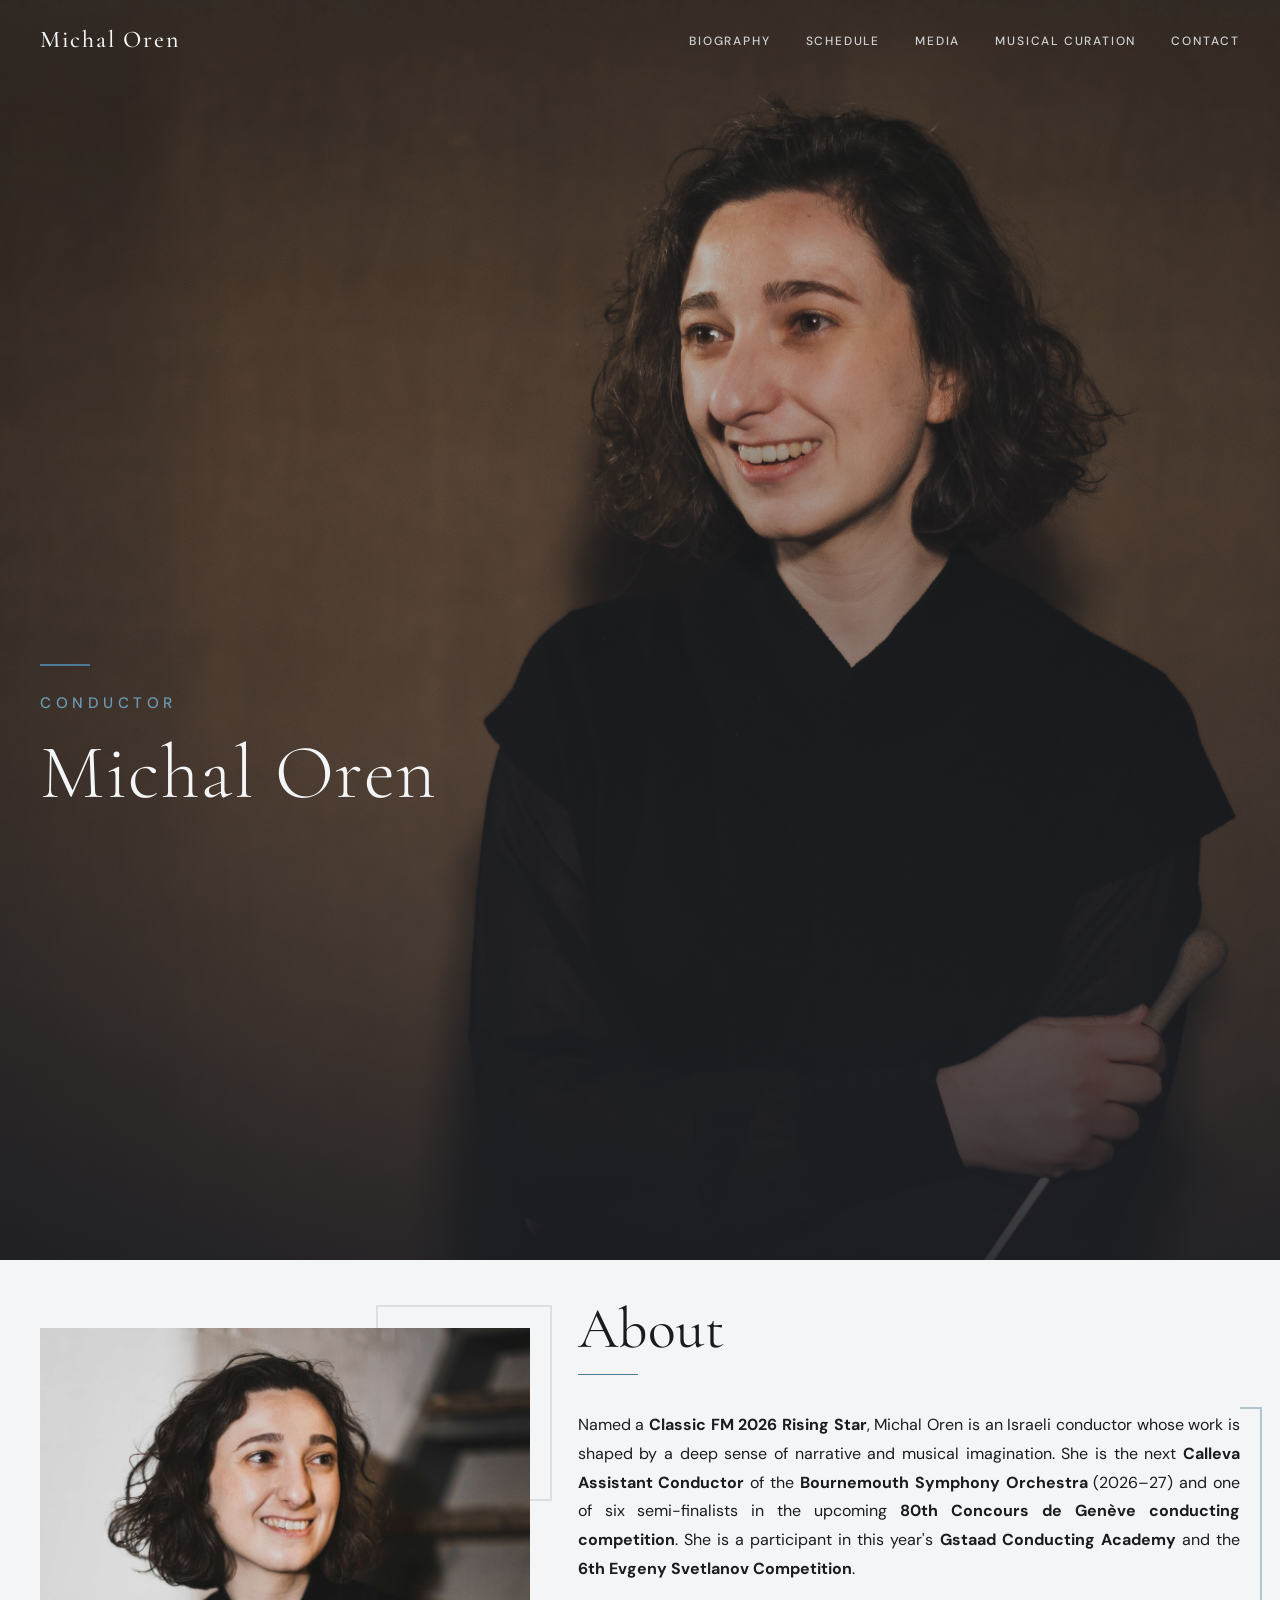
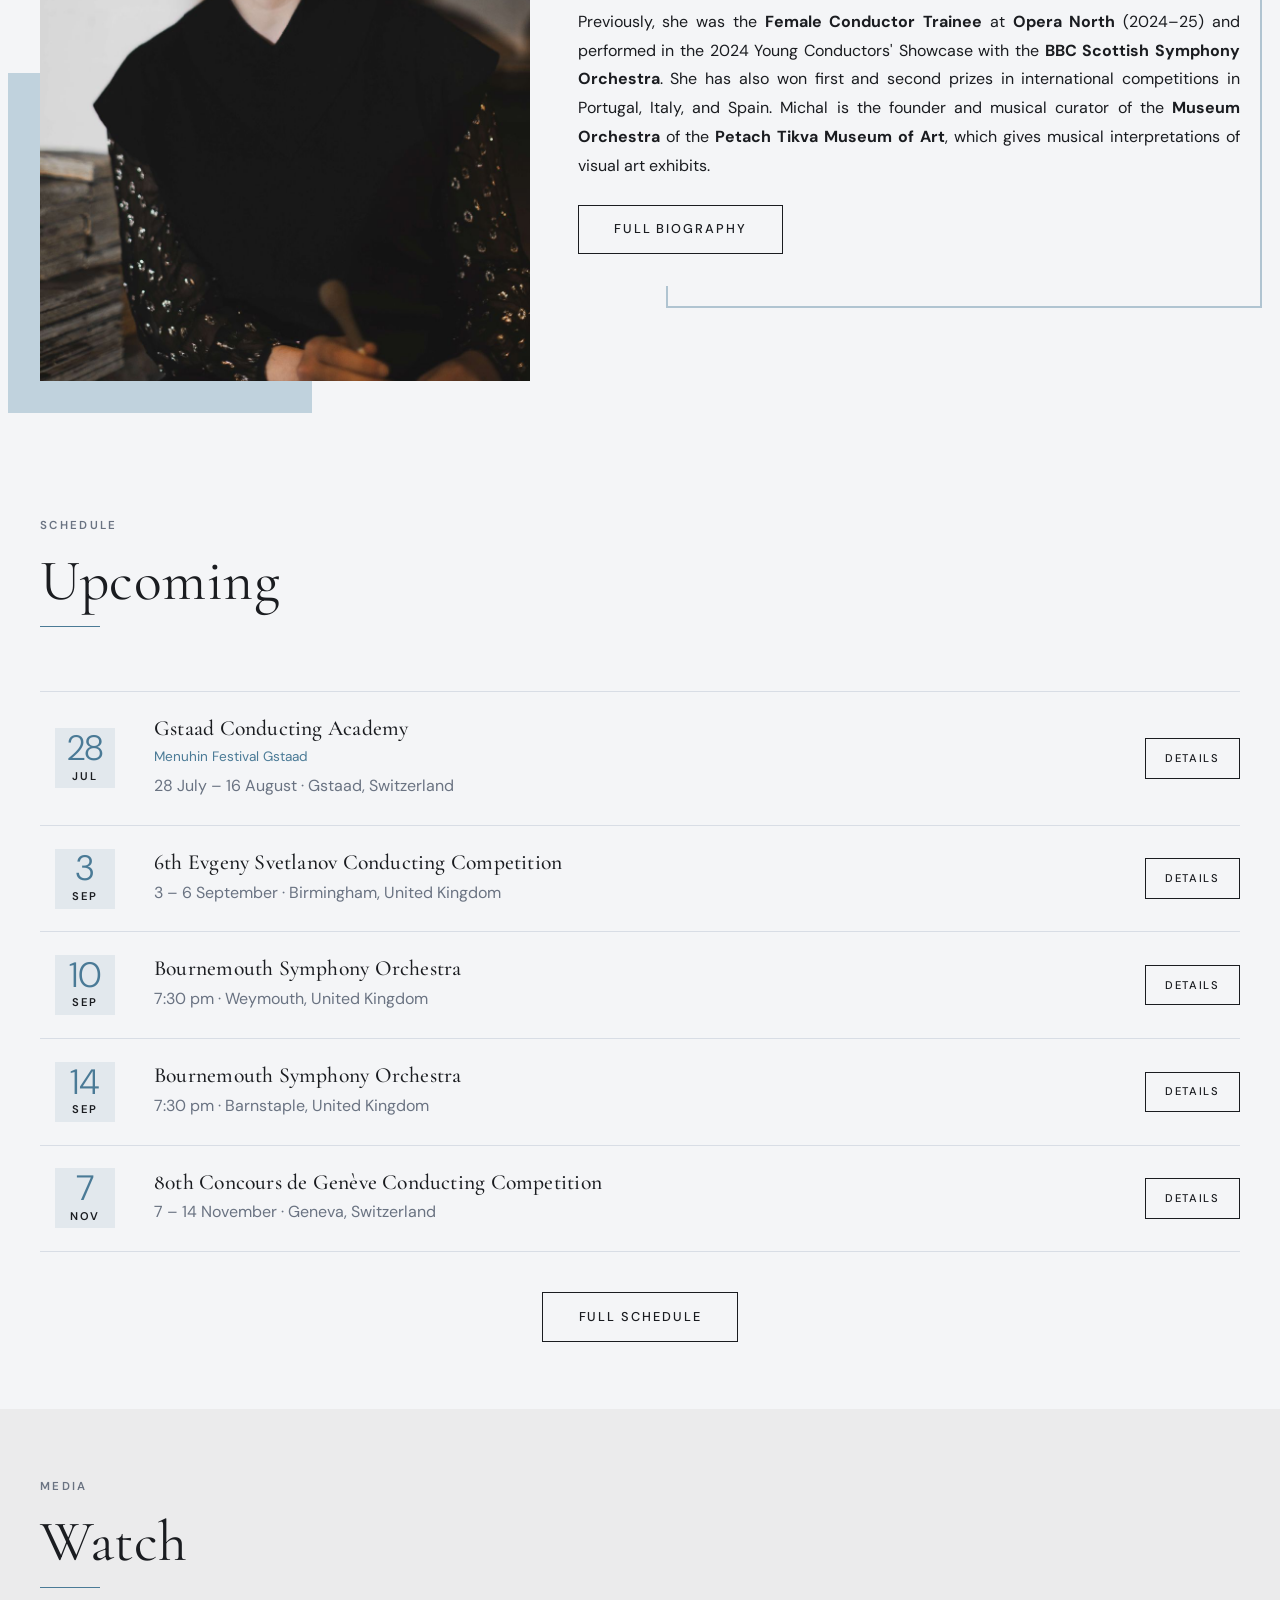
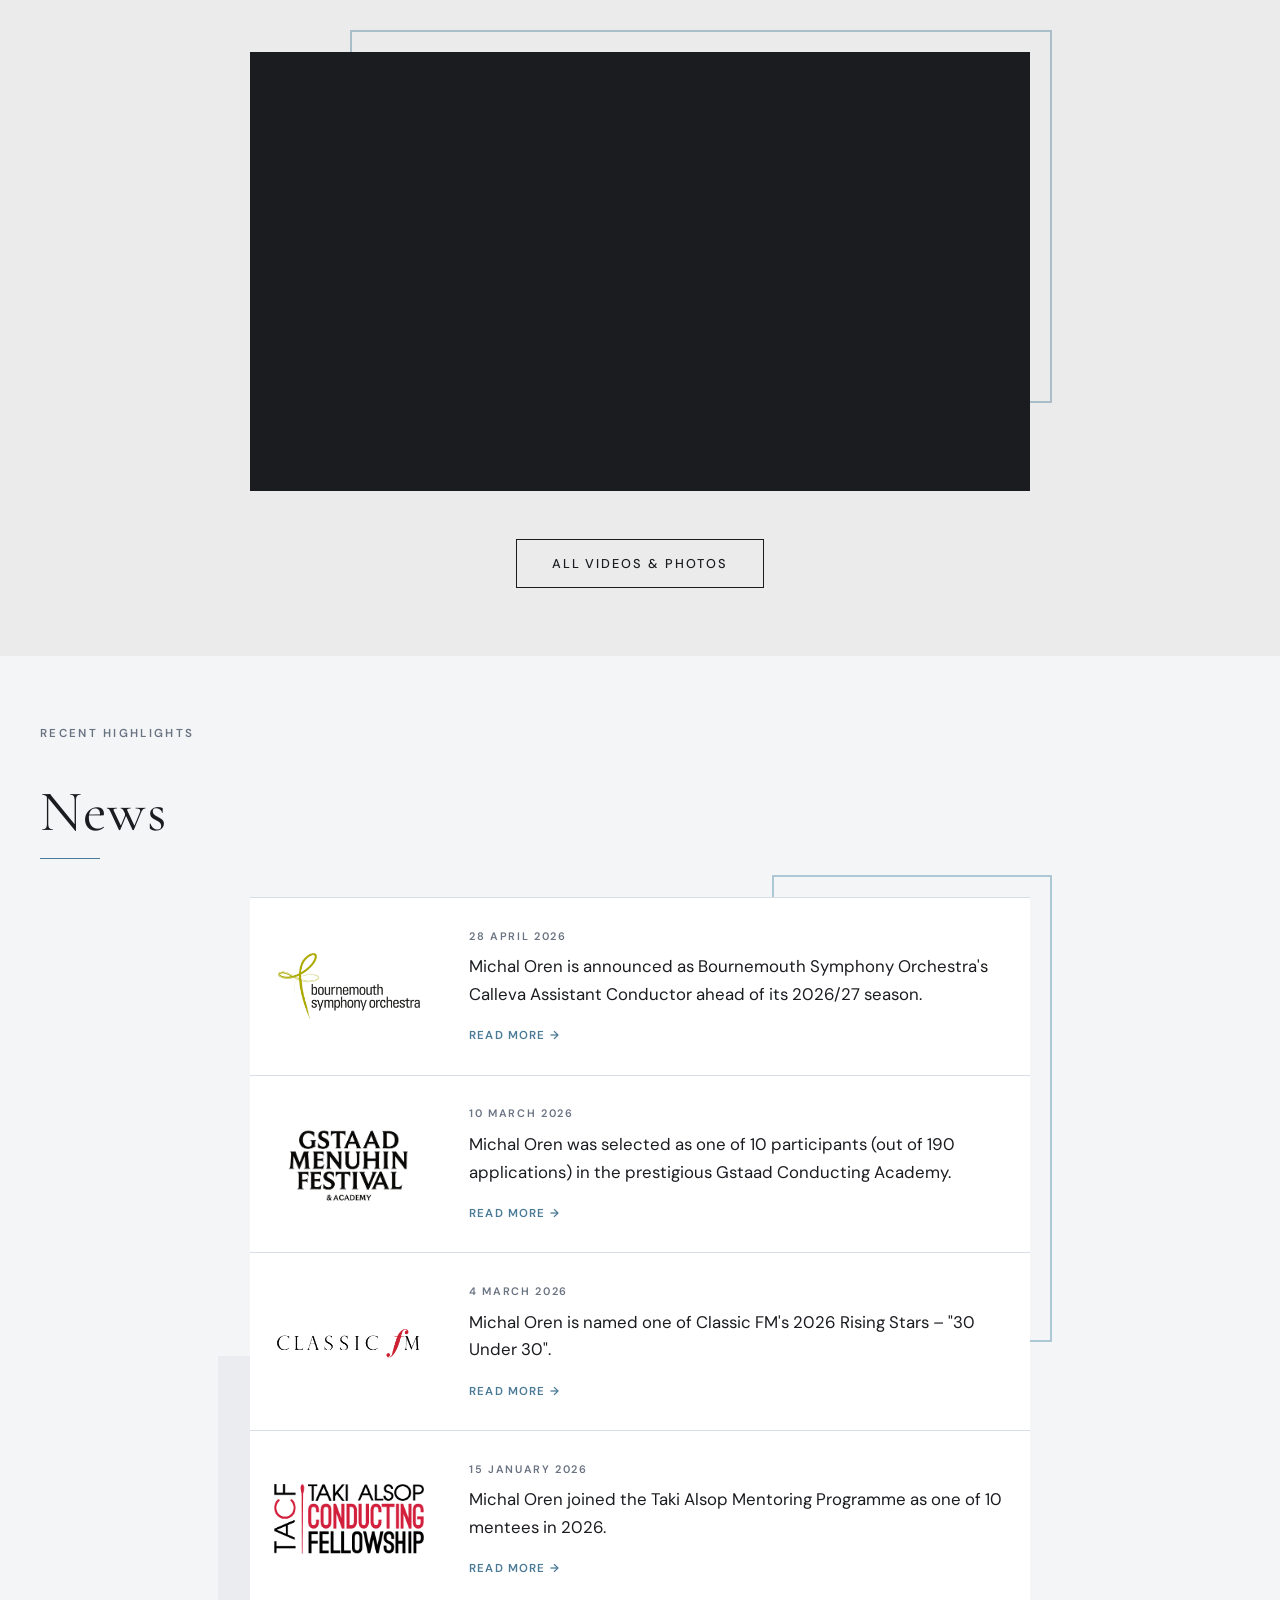
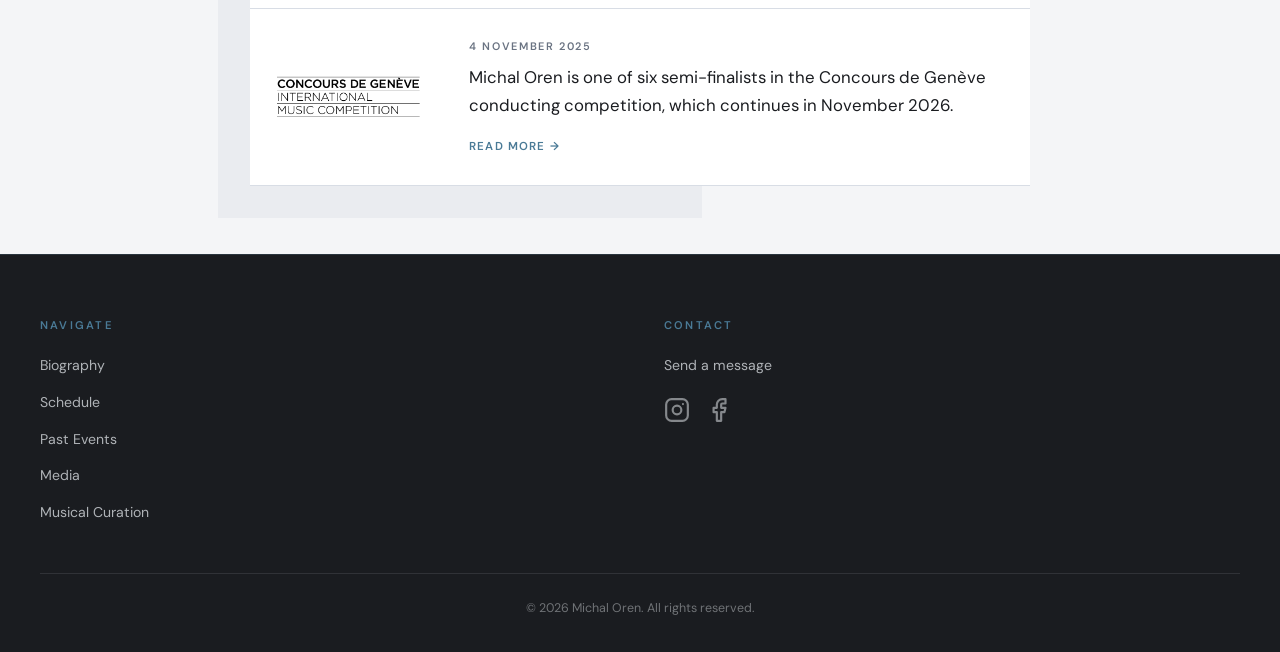
==== commit b07c7b17: "Fix typo: "Menuhin Fesival Gstaad" -> "Menuhin Festival Gstaad" Co-Authored-By: Claude Sonnet 5 <nor" ====
--- a/index.html
+++ b/index.html
@@ -154,7 +154,7 @@
           </div>
           <div class="event-info">
             <h3>Gstaad Conducting Academy</h3>
-            <span class="event-subtitle">Menuhin Fesival Gstaad</span>
+            <span class="event-subtitle">Menuhin Festival Gstaad</span>
             <p class="venue">28 July – 16 August · Gstaad, Switzerland</p>
           </div>
           <div class="event-cta">
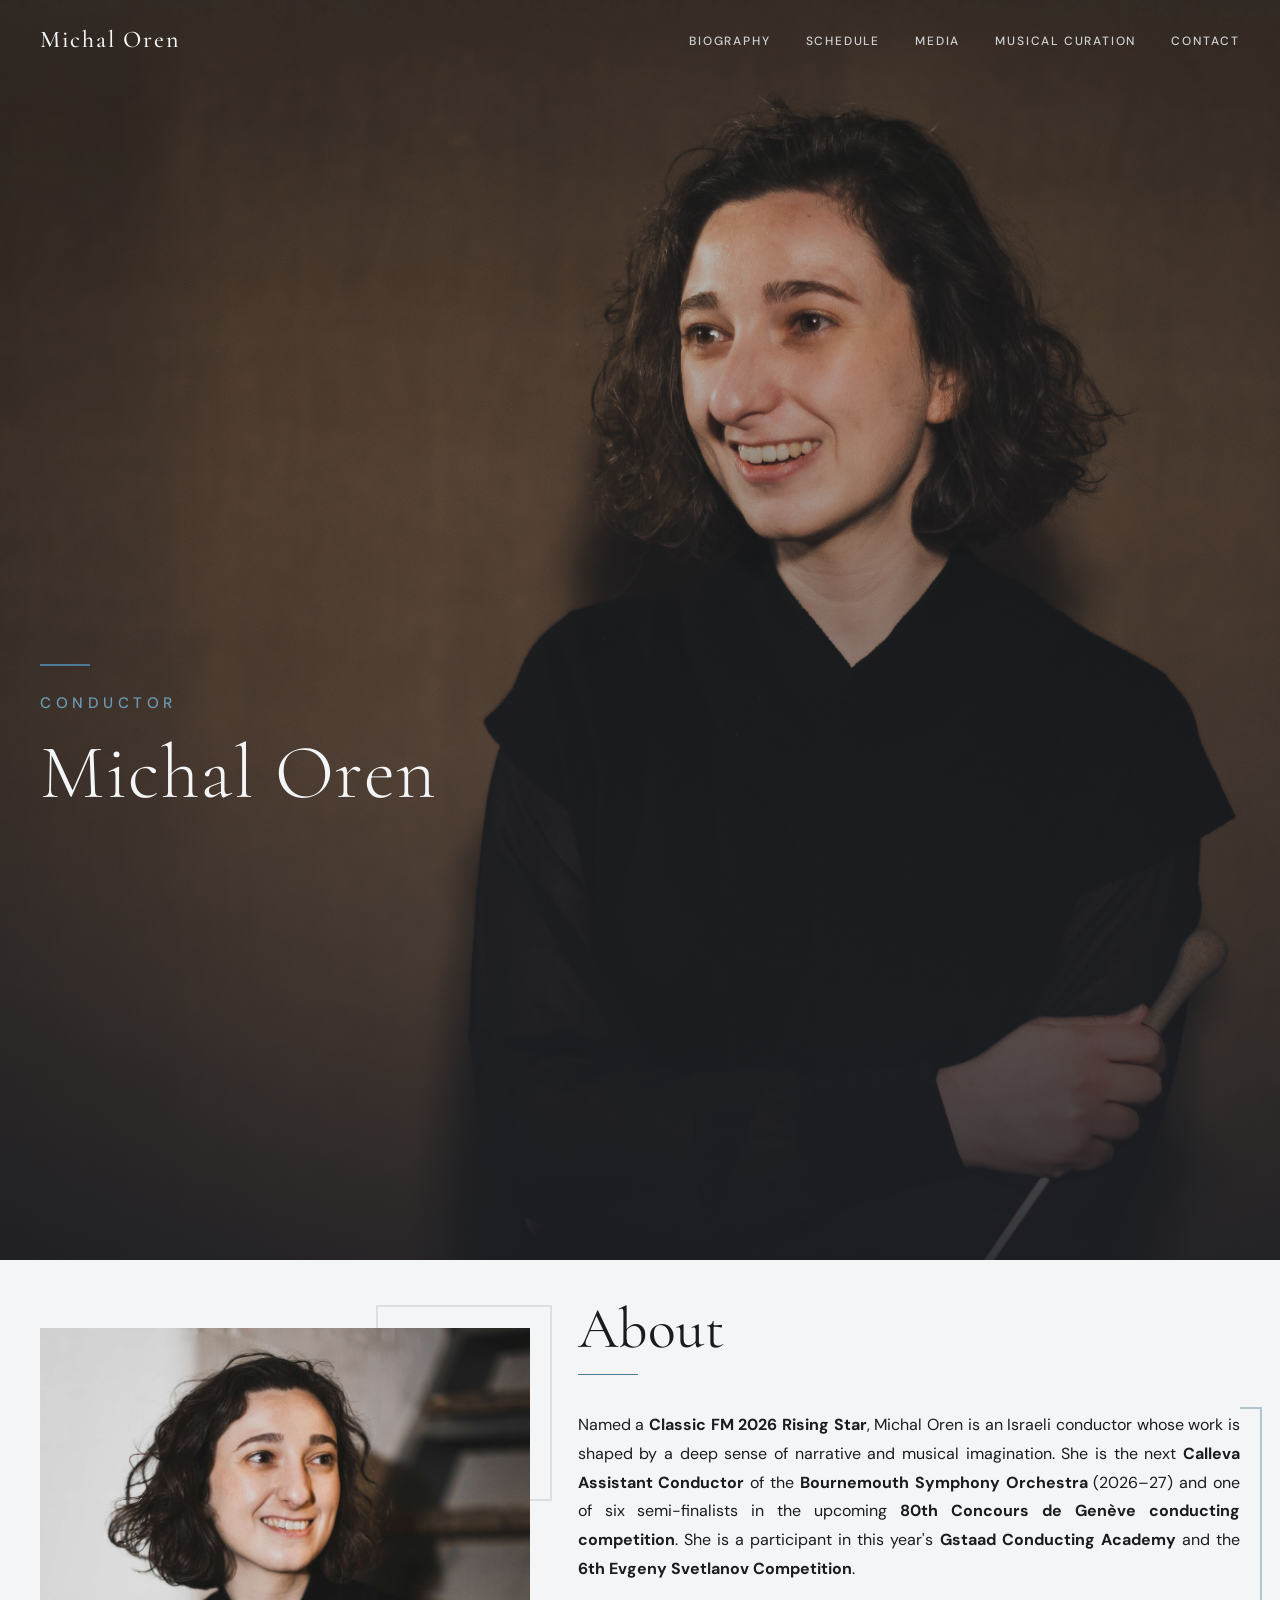
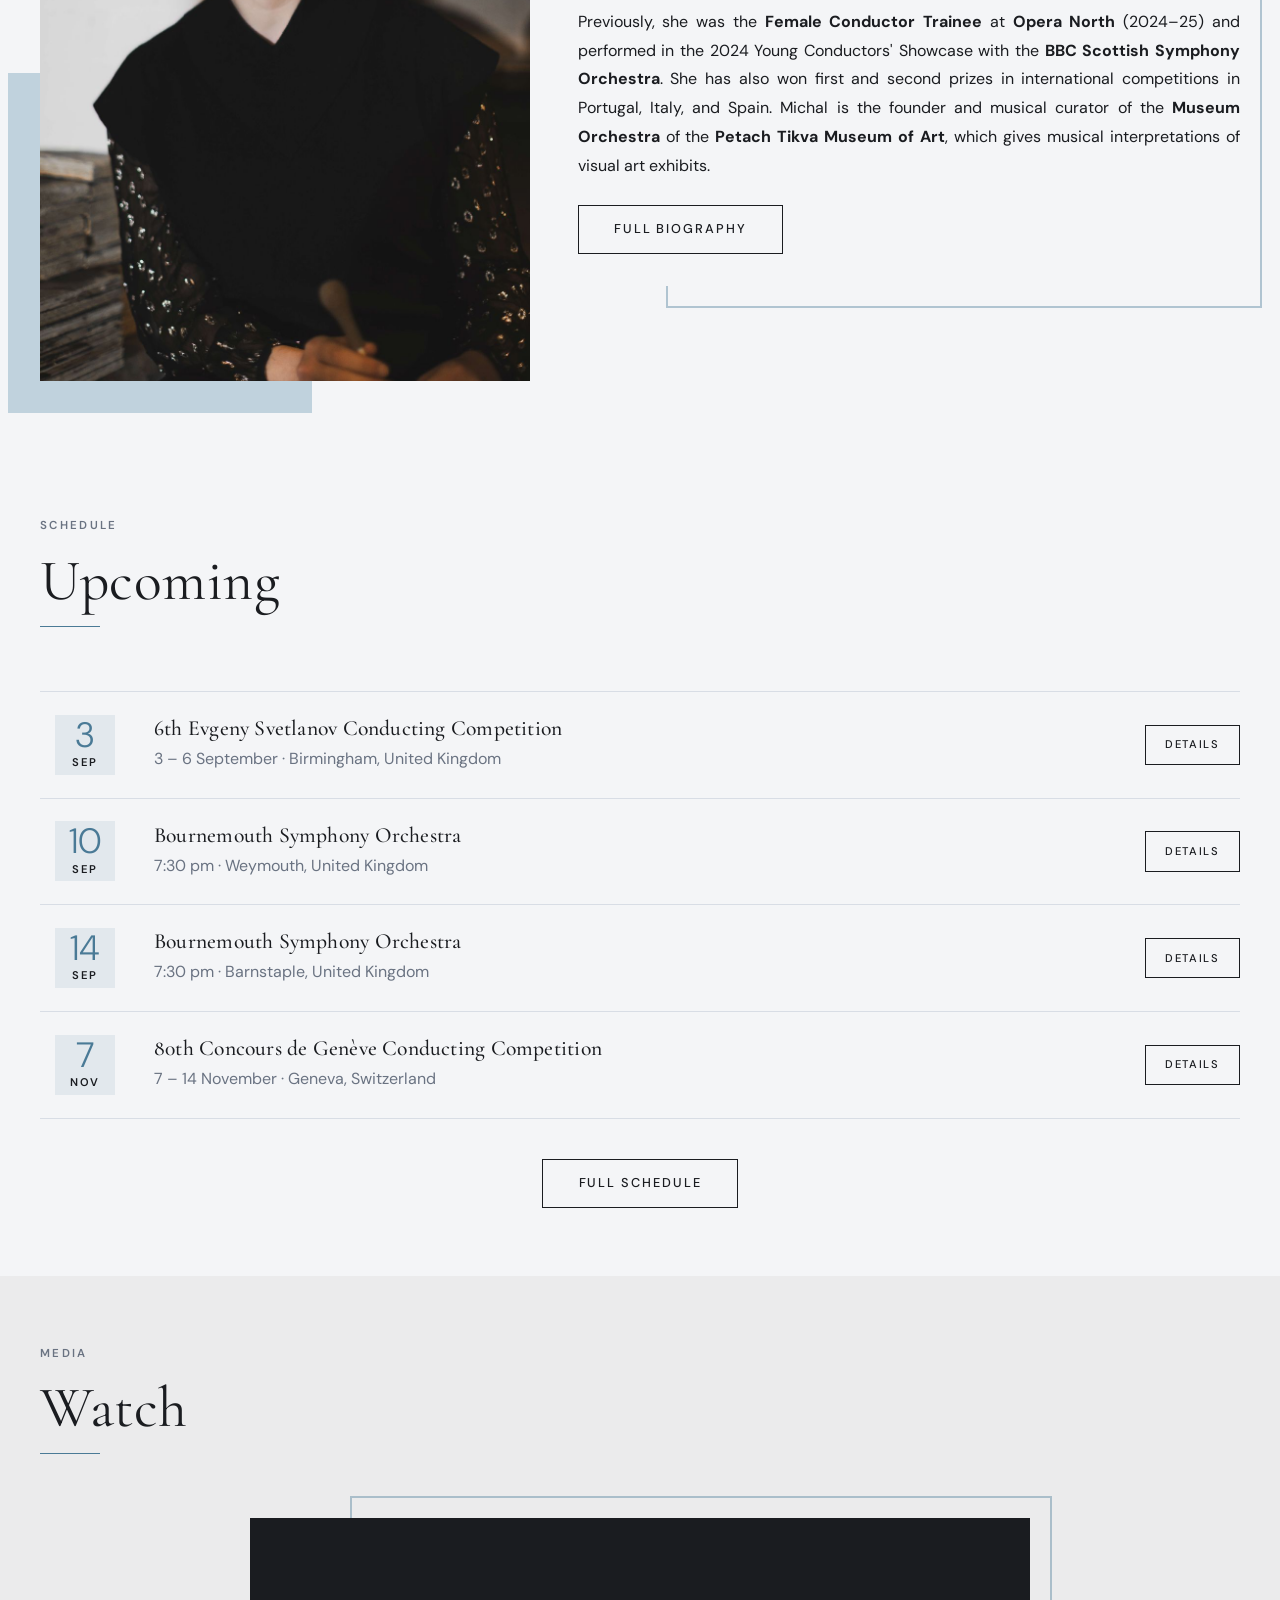
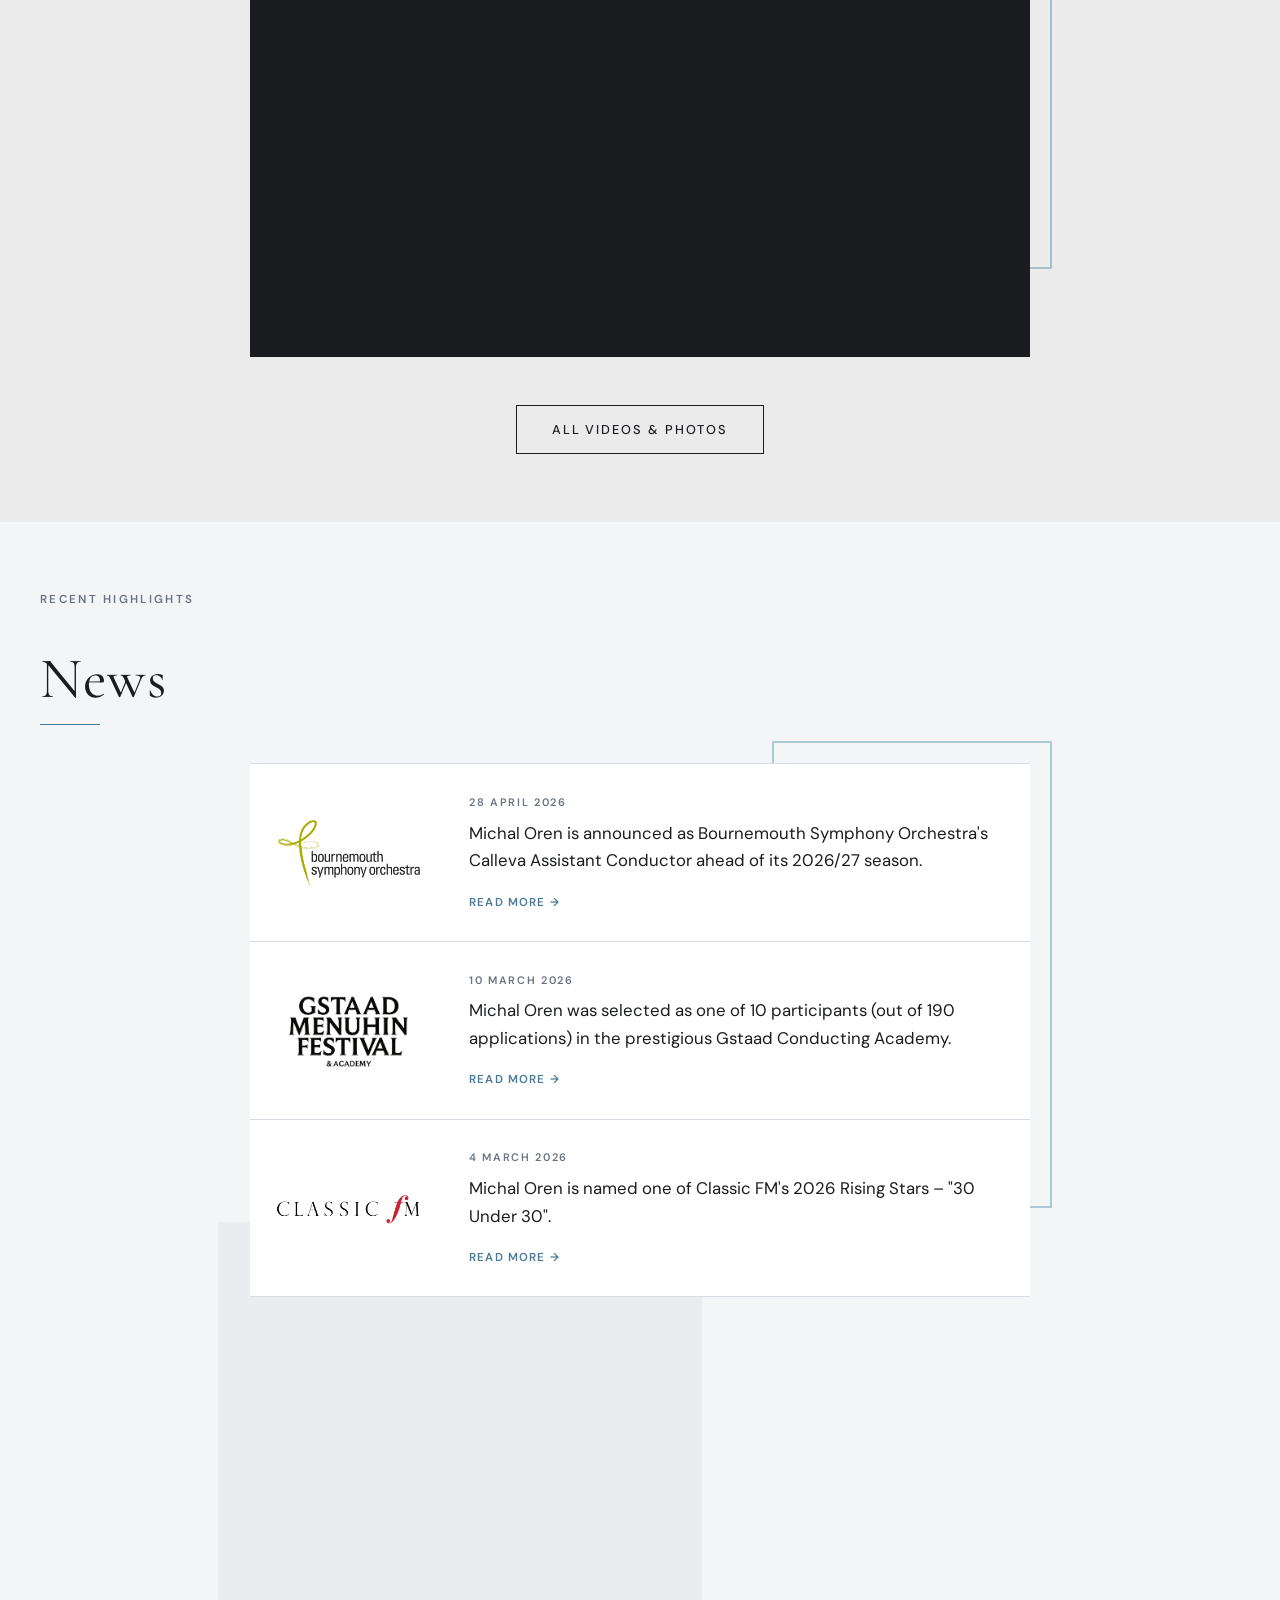
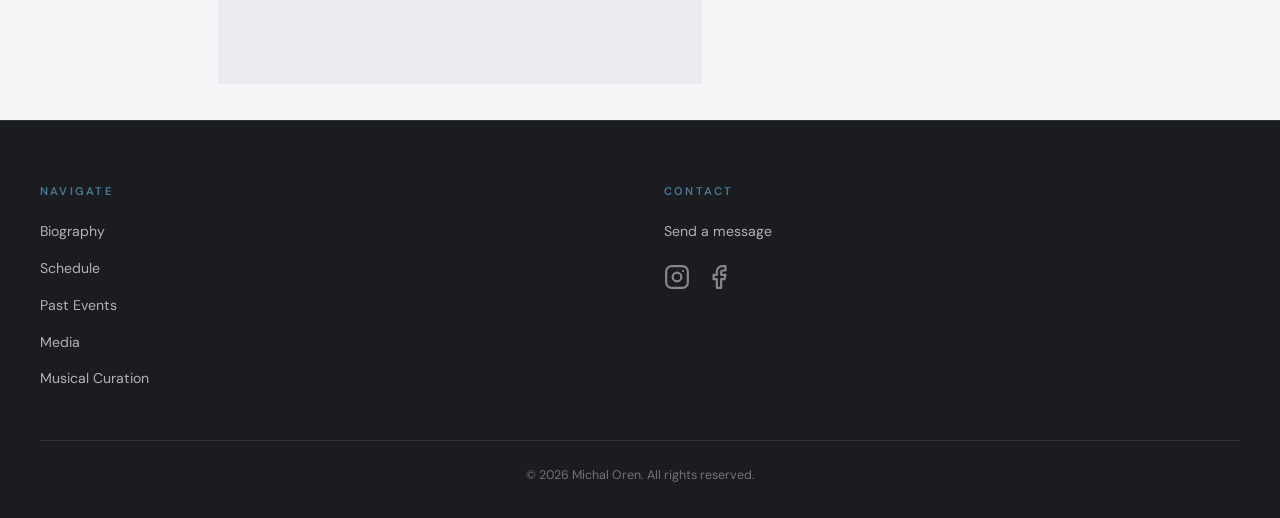
==== commit 45c79737: "Update biography, schedule, and media content - Update Recent Seasons wording in biography - Move Gs" ====
--- a/index.html
+++ b/index.html
@@ -149,20 +149,6 @@
       <div class="event-list fade-in">
         <div class="event-item">
           <div class="event-date">
-            <div class="day">28</div>
-            <div class="month">Jul</div>
-          </div>
-          <div class="event-info">
-            <h3>Gstaad Conducting Academy</h3>
-            <span class="event-subtitle">Menuhin Festival Gstaad</span>
-            <p class="venue">28 July – 16 August · Gstaad, Switzerland</p>
-          </div>
-          <div class="event-cta">
-            <a href="https://www.gstaadacademy.ch/en/conducting/about" target="_blank" rel="noopener" class="btn btn--outline" style="font-size: 0.7rem; padding: 0.6rem 1.2rem;">Details</a>
-          </div>
-        </div>
-        <div class="event-item">
-          <div class="event-date">
             <div class="day">3</div>
             <div class="month">Sep</div>
           </div>
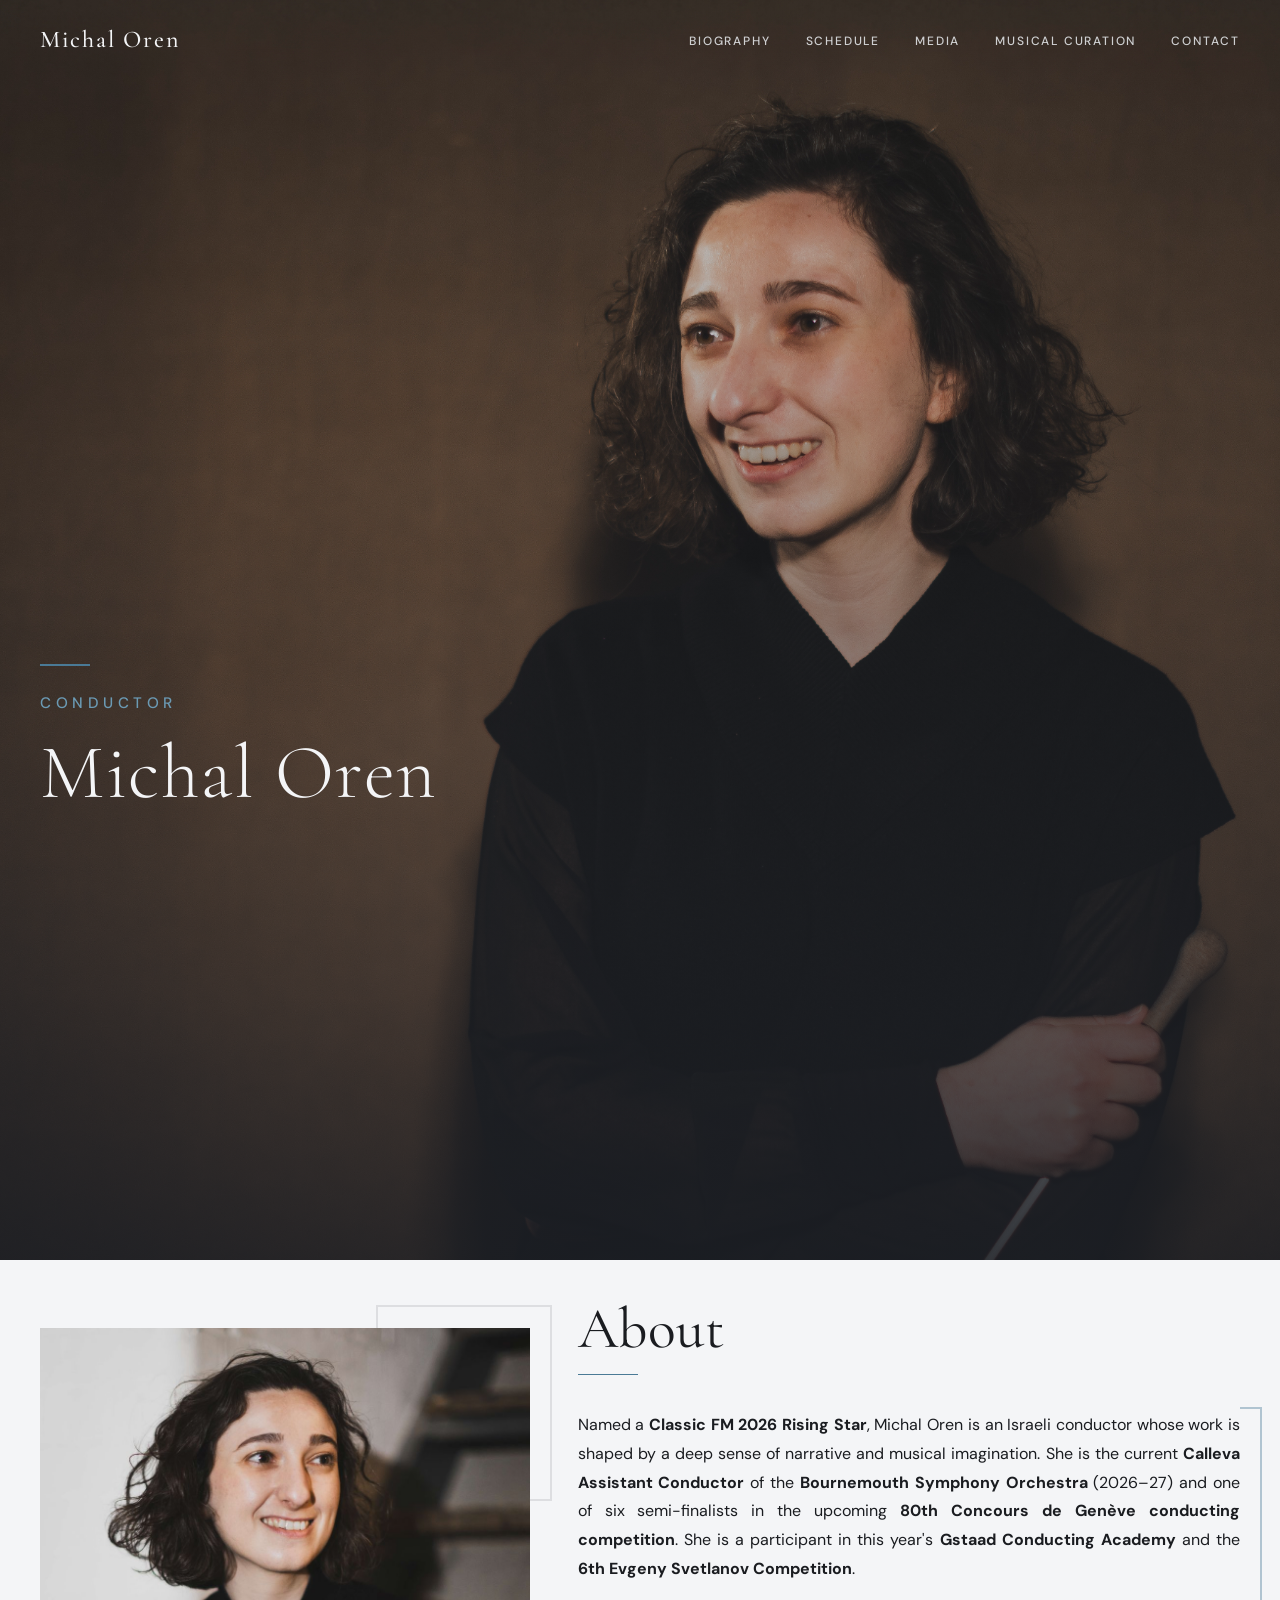
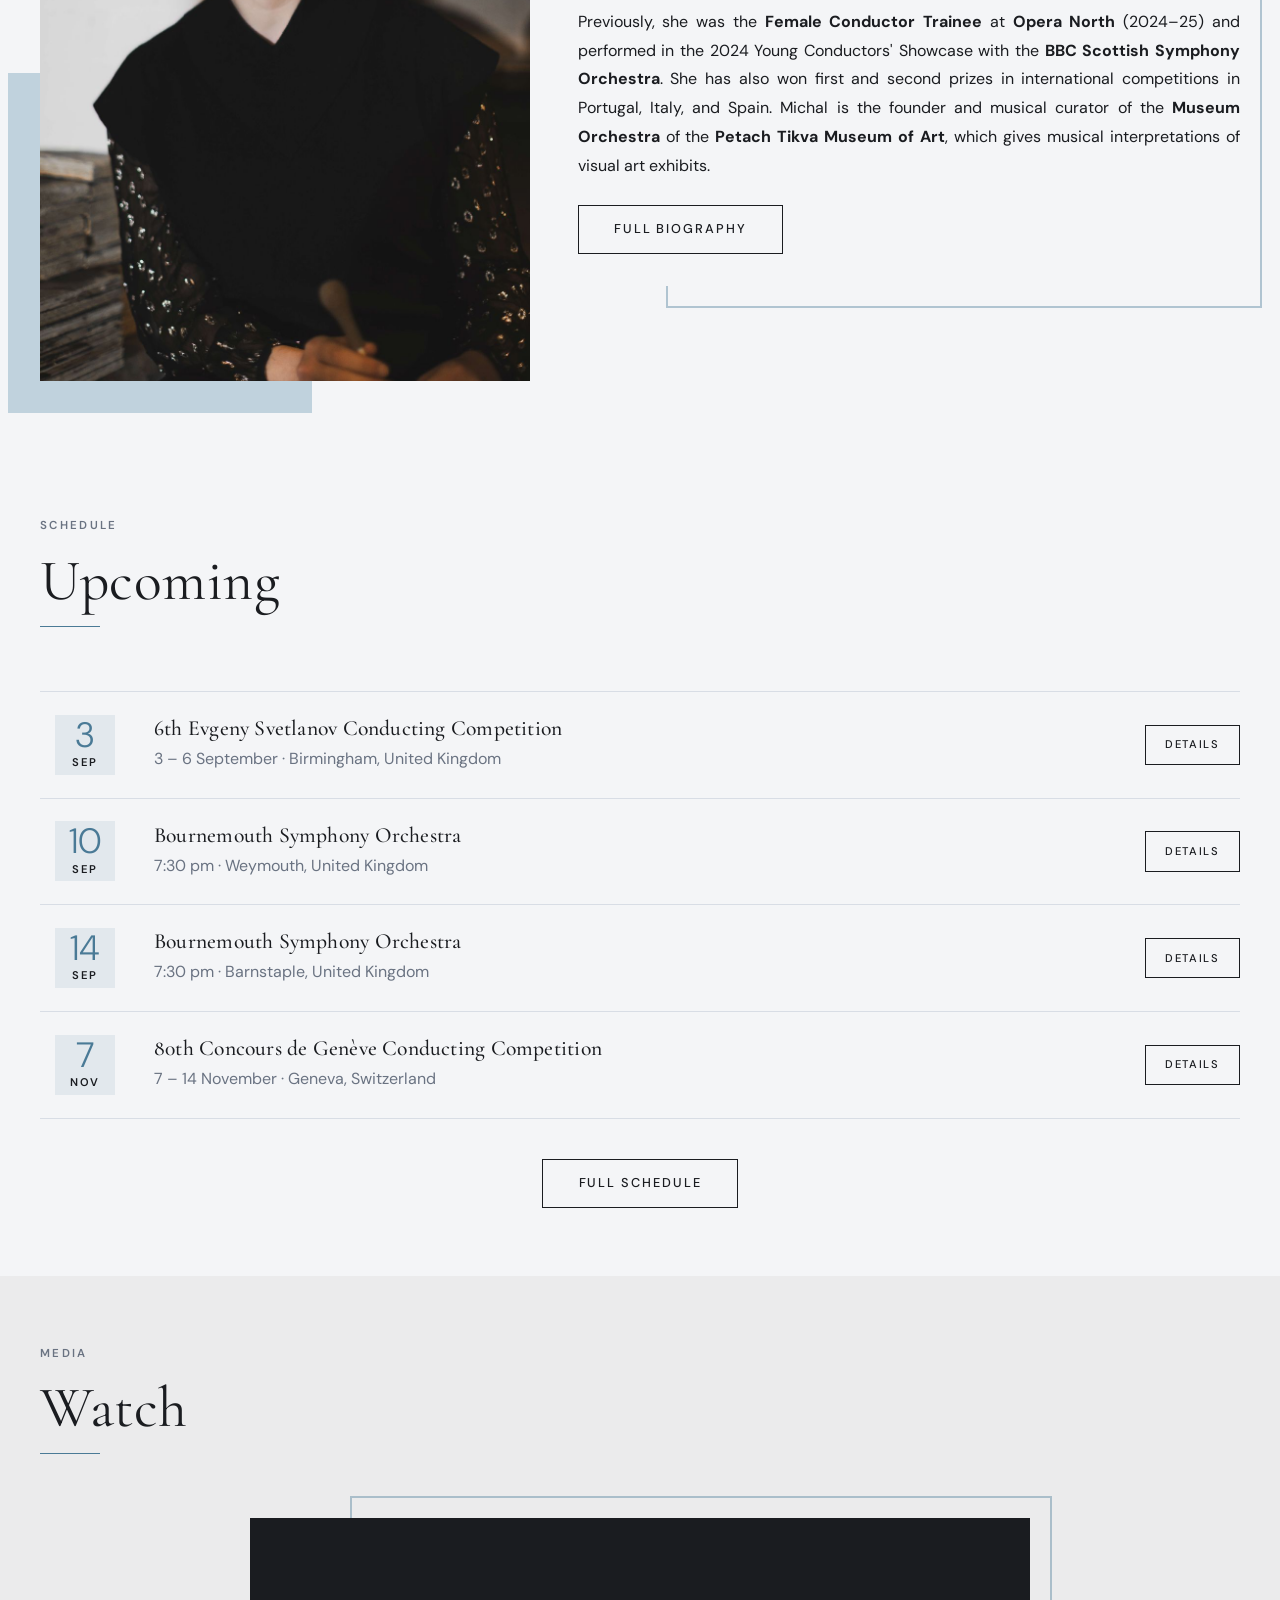
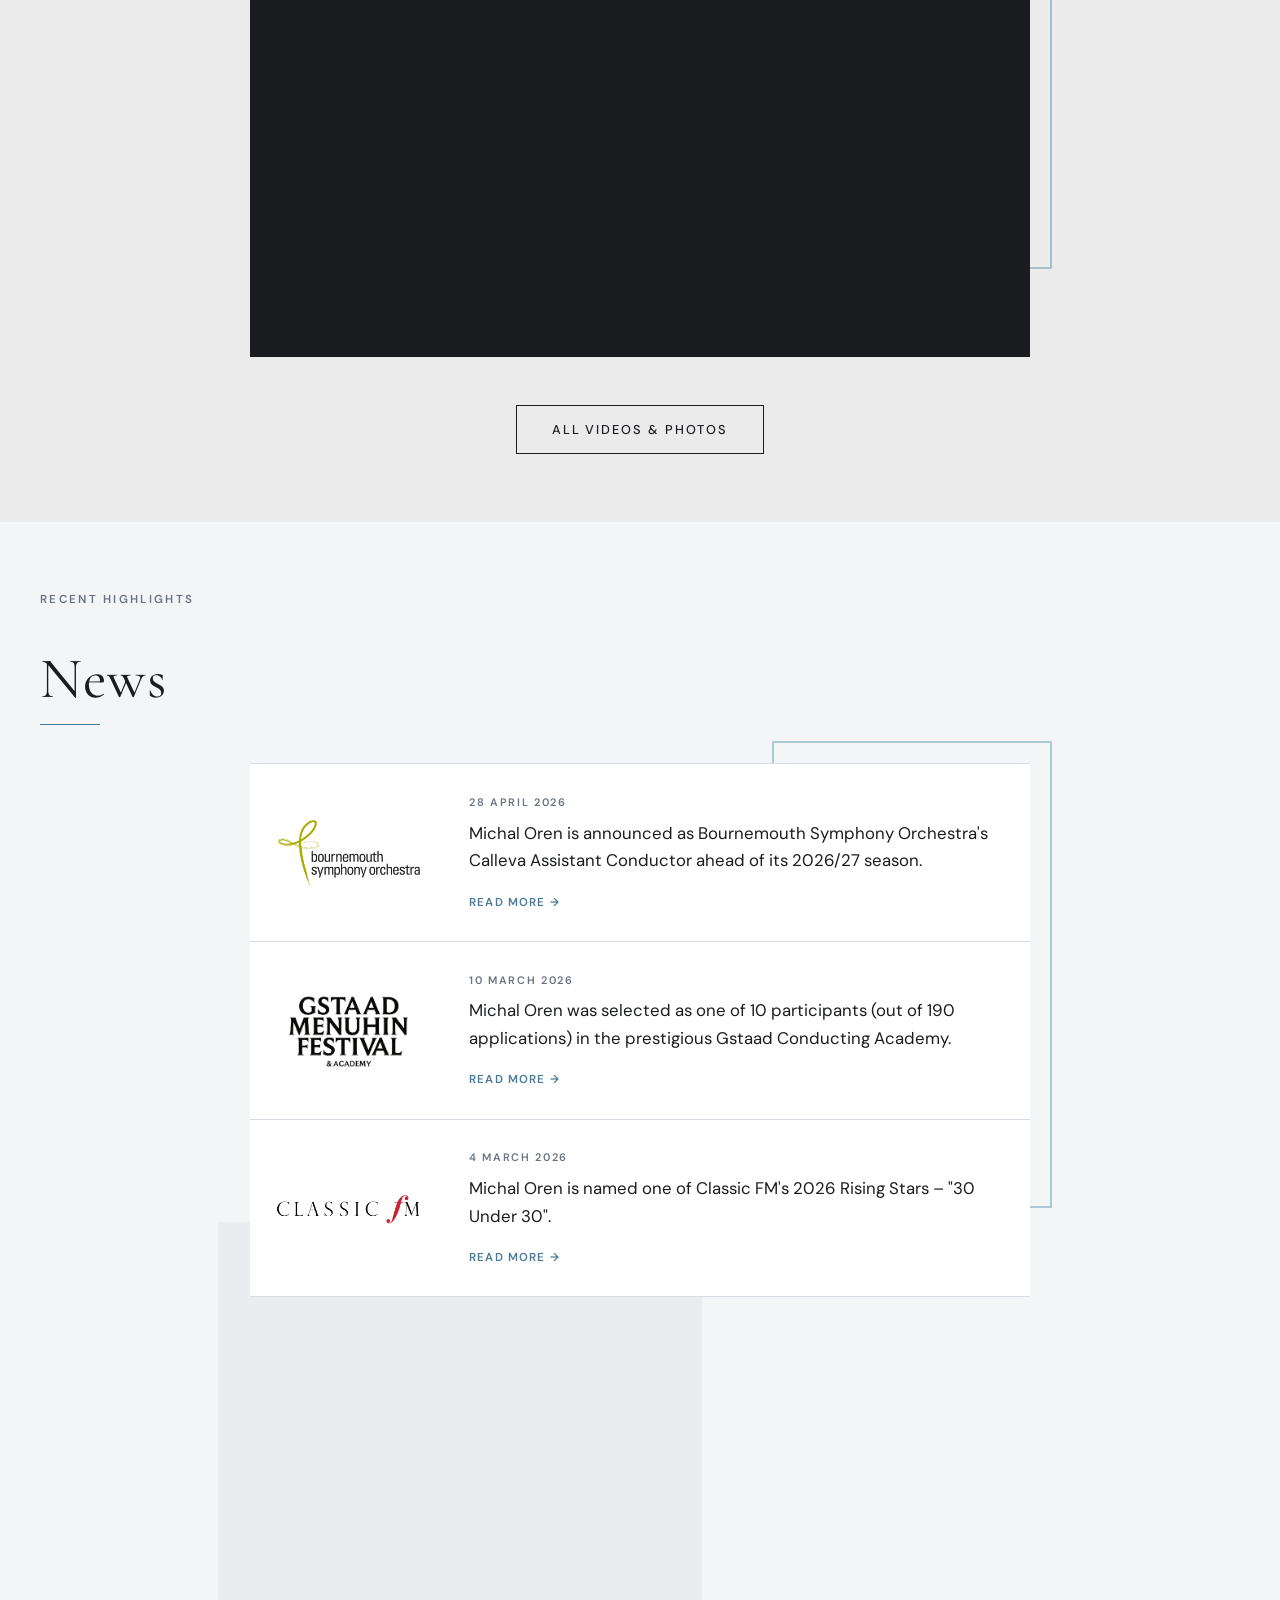
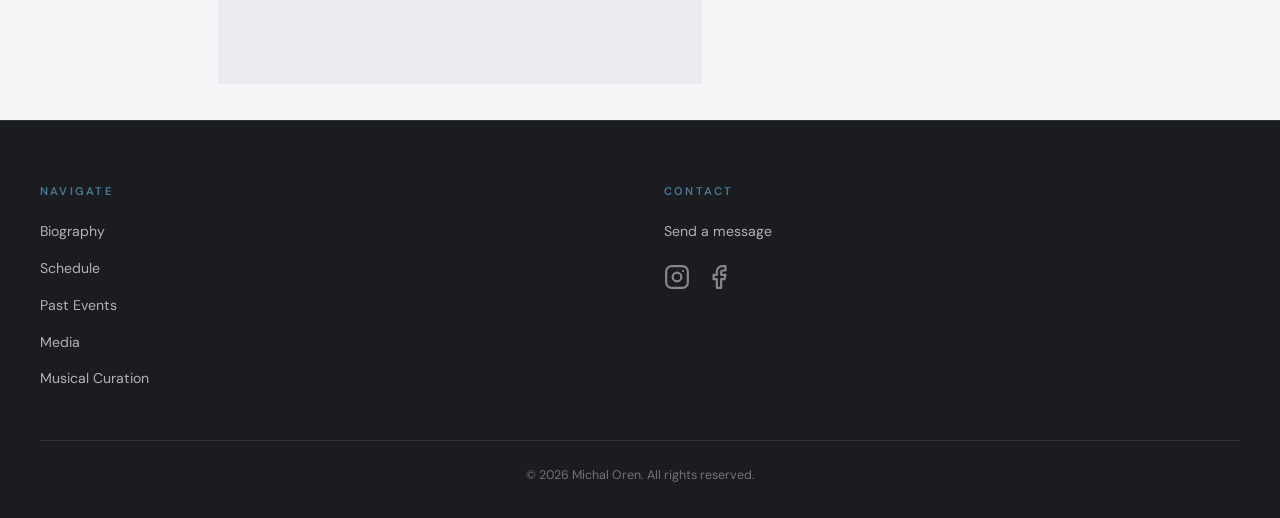
==== commit 9d3d3c70: "Add 2027 concerts and update Calleva Assistant Conductor wording Add BSO On Your Doorstep, Poole Soc" ====
--- a/index.html
+++ b/index.html
@@ -126,7 +126,7 @@
             <h2>About</h2>
             <div class="divider"></div>
             <p>
-              Named a <strong>Classic FM 2026 Rising Star</strong>, Michal Oren is an Israeli conductor whose work is shaped by a deep sense of narrative and musical imagination. She is the next <strong>Calleva Assistant Conductor</strong> of the <strong>Bournemouth Symphony Orchestra</strong> (2026–27) and one of six semi-finalists in the upcoming <strong>80th Concours de Genève conducting competition</strong>. She is a participant in this year's <strong>Gstaad Conducting Academy</strong> and the <strong>6th Evgeny Svetlanov Competition</strong>.
+              Named a <strong>Classic FM 2026 Rising Star</strong>, Michal Oren is an Israeli conductor whose work is shaped by a deep sense of narrative and musical imagination. She is the current <strong>Calleva Assistant Conductor</strong> of the <strong>Bournemouth Symphony Orchestra</strong> (2026–27) and one of six semi-finalists in the upcoming <strong>80th Concours de Genève conducting competition</strong>. She is a participant in this year's <strong>Gstaad Conducting Academy</strong> and the <strong>6th Evgeny Svetlanov Competition</strong>.
             </p>
             <p>
               Previously, she was the <strong>Female Conductor Trainee</strong> at <strong>Opera North</strong> (2024–25) and performed in the 2024 Young Conductors' Showcase with the <strong>BBC Scottish Symphony Orchestra</strong>. She has also won first and second prizes in international competitions in Portugal, Italy, and Spain. Michal is the founder and musical curator of the <strong>Museum Orchestra</strong> of the <strong>Petach Tikva Museum of Art</strong>, which gives musical interpretations of visual art exhibits.
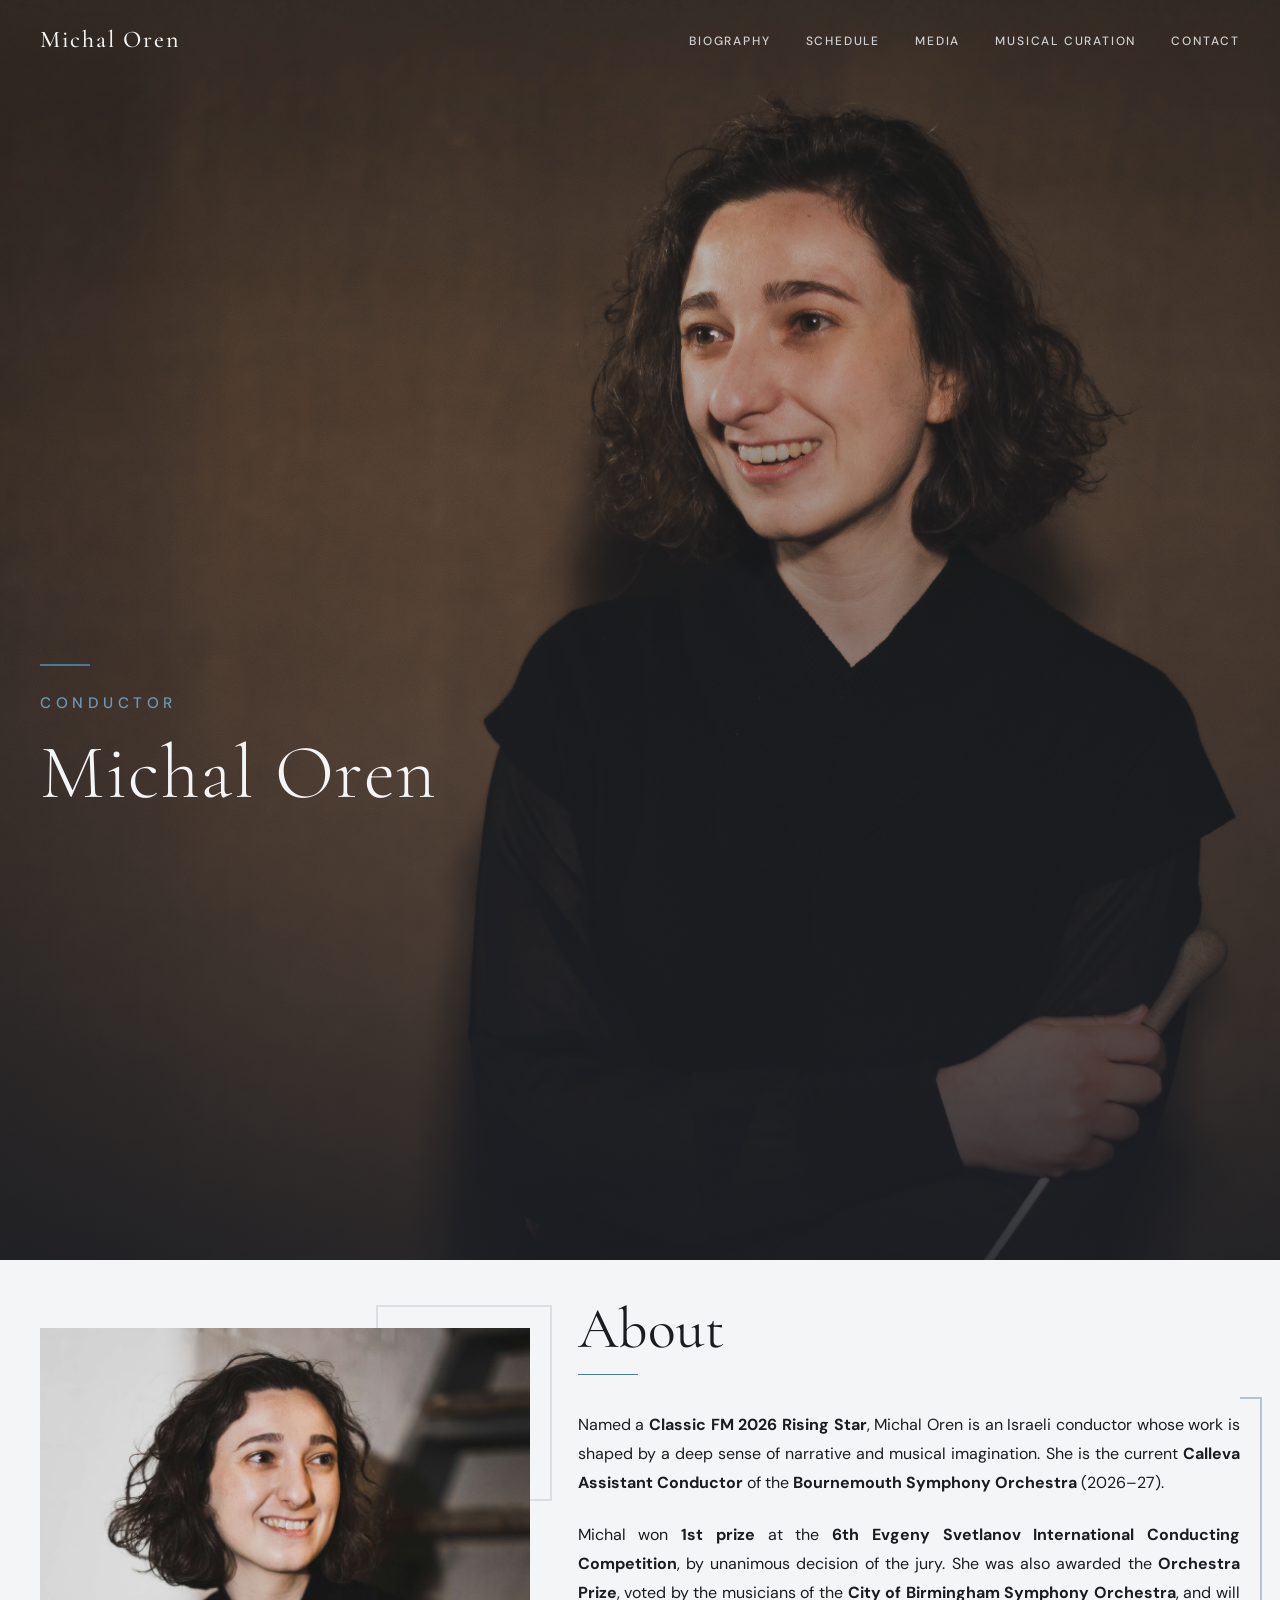
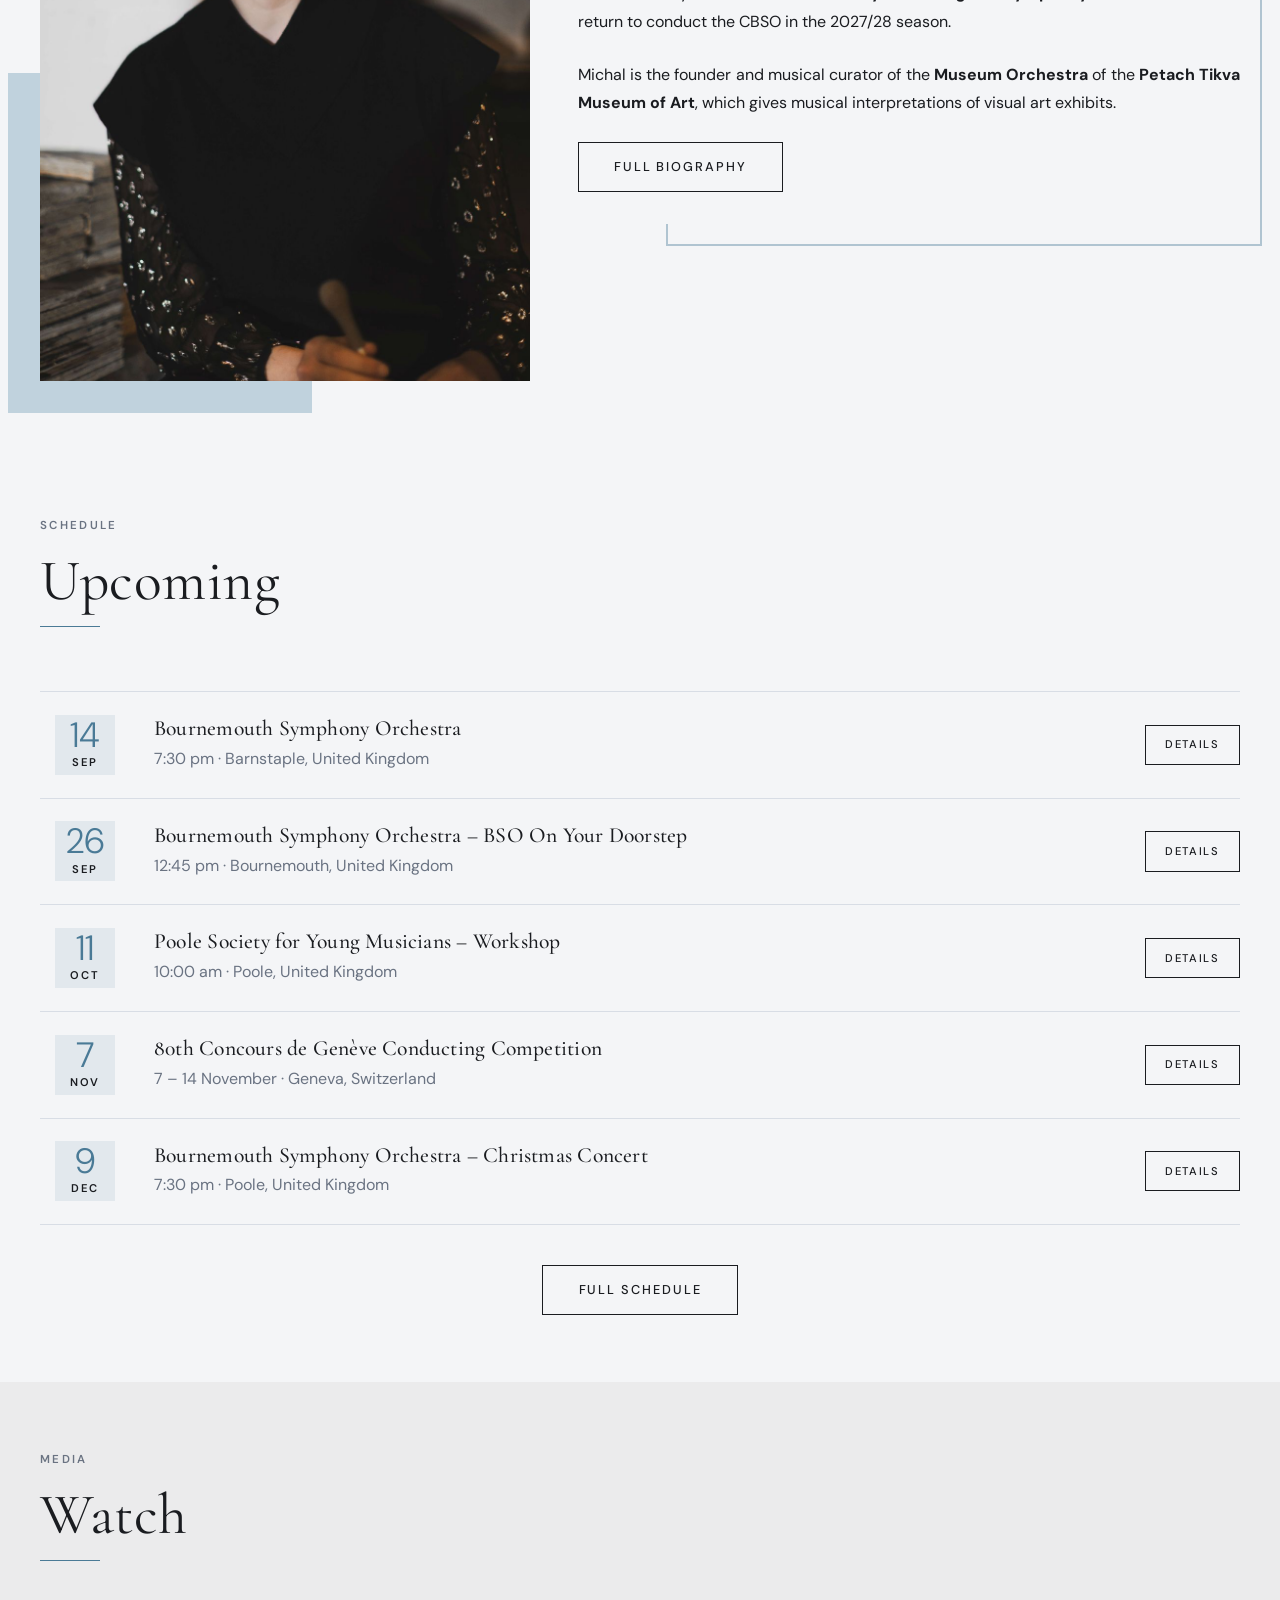
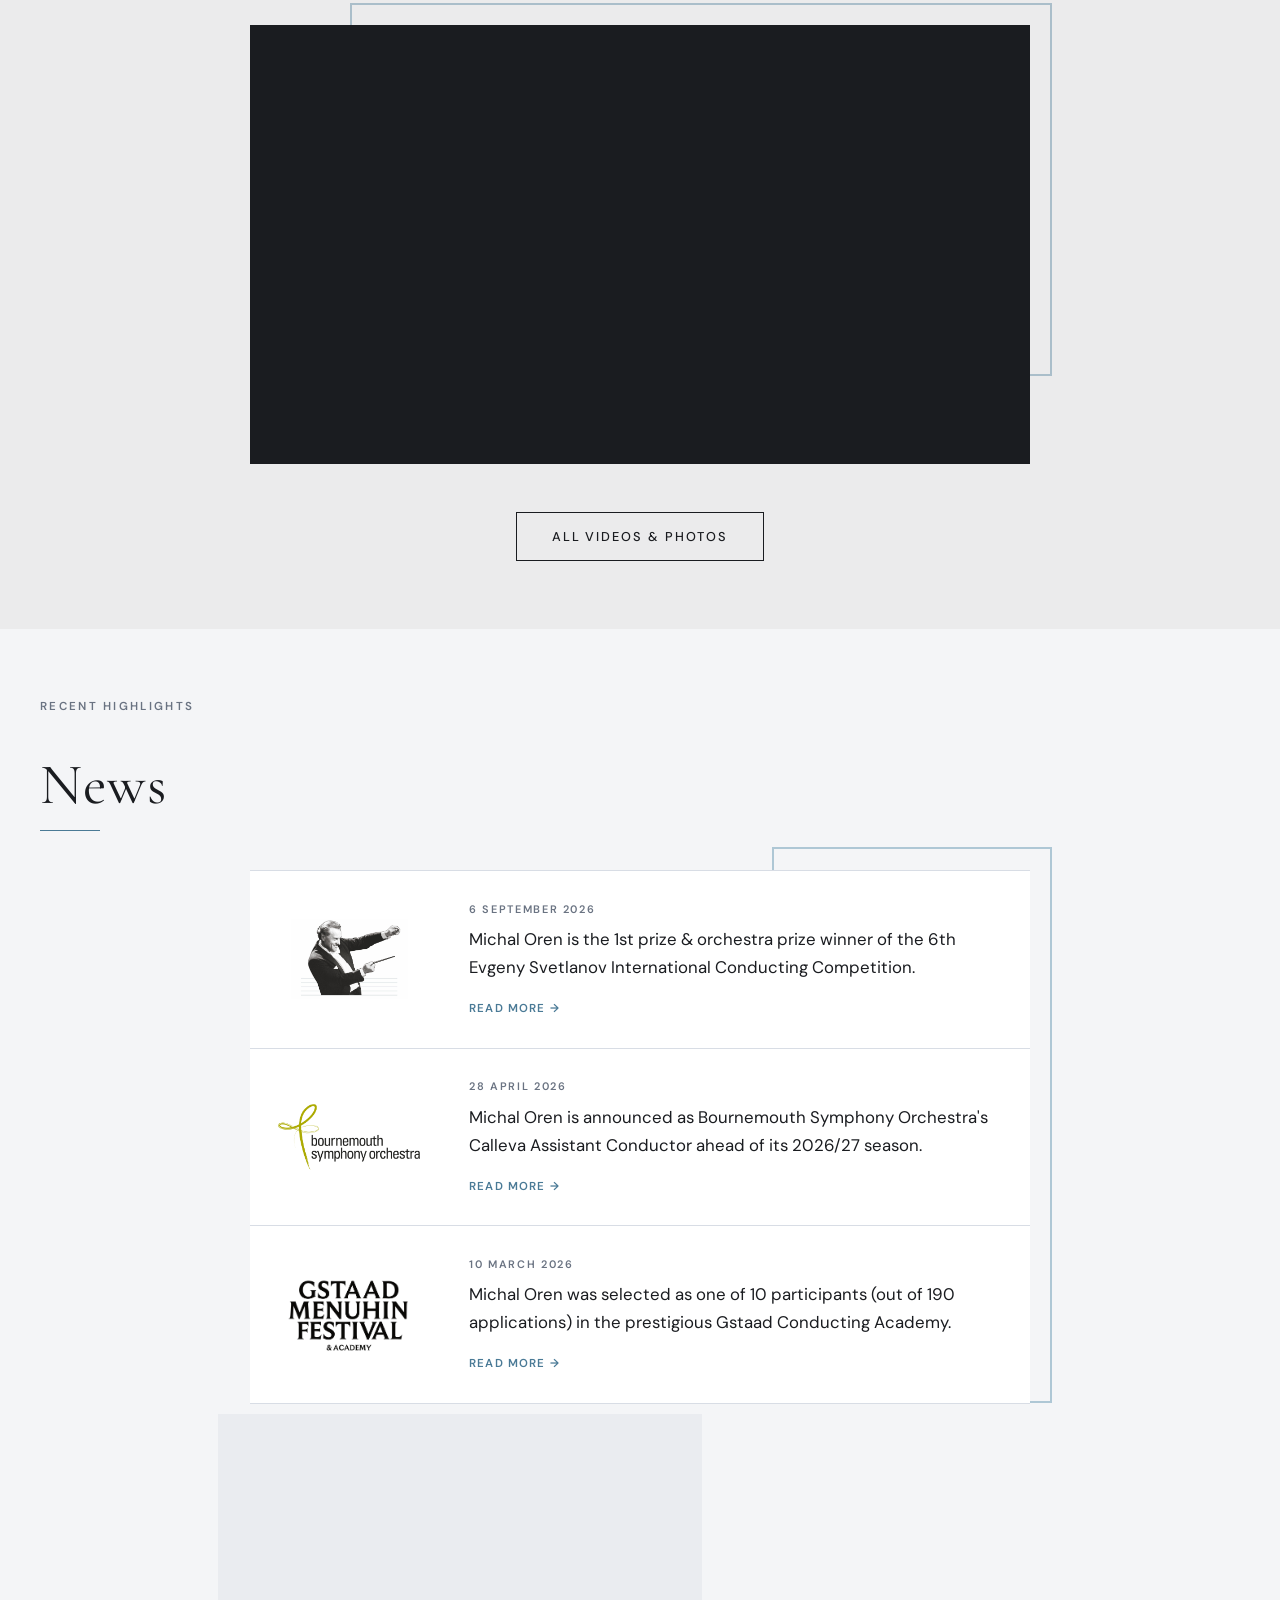
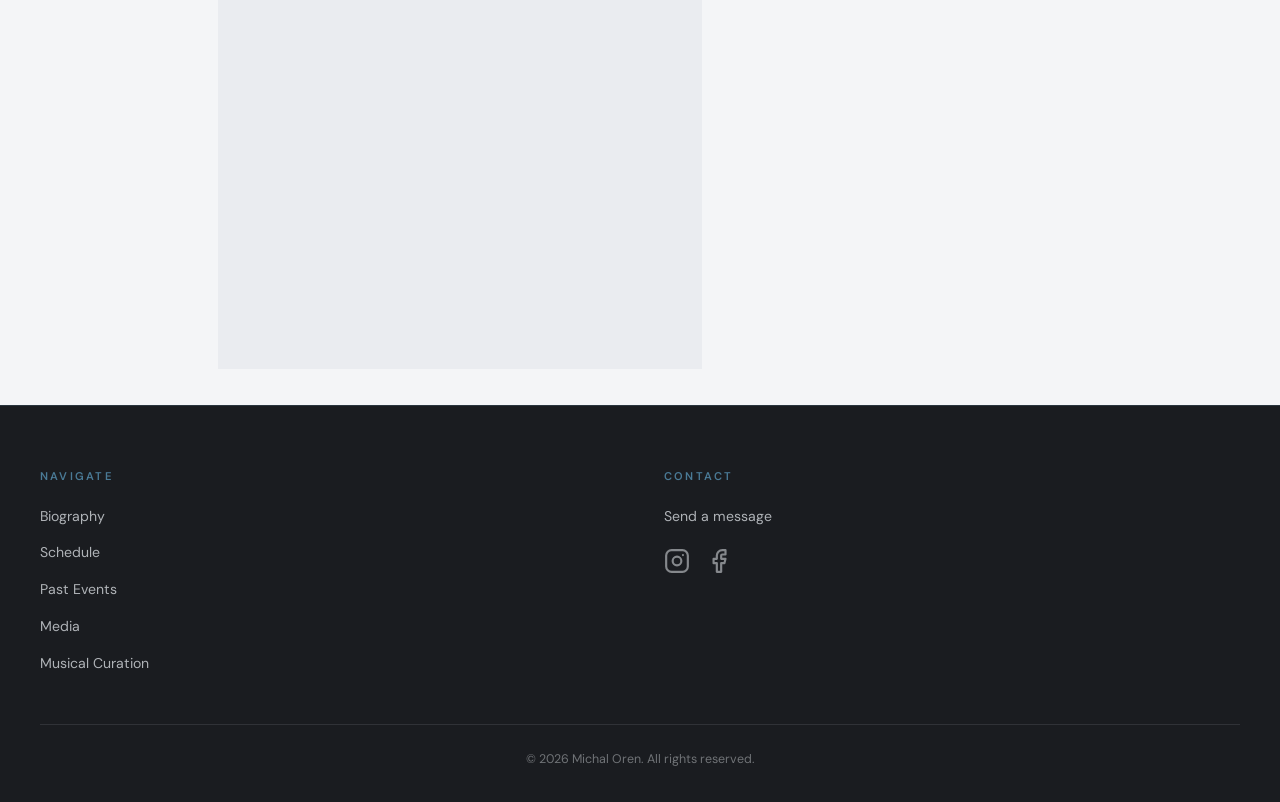
==== commit f1748e73: "Add Svetlanov Competition win across site, update schedule and past events Update About/Biography wi" ====
--- a/index.html
+++ b/index.html
@@ -126,10 +126,13 @@
             <h2>About</h2>
             <div class="divider"></div>
             <p>
-              Named a <strong>Classic FM 2026 Rising Star</strong>, Michal Oren is an Israeli conductor whose work is shaped by a deep sense of narrative and musical imagination. She is the current <strong>Calleva Assistant Conductor</strong> of the <strong>Bournemouth Symphony Orchestra</strong> (2026–27) and one of six semi-finalists in the upcoming <strong>80th Concours de Genève conducting competition</strong>. She is a participant in this year's <strong>Gstaad Conducting Academy</strong> and the <strong>6th Evgeny Svetlanov Competition</strong>.
+              Named a <strong>Classic FM 2026 Rising Star</strong>, Michal Oren is an Israeli conductor whose work is shaped by a deep sense of narrative and musical imagination. She is the current <strong>Calleva Assistant Conductor</strong> of the <strong>Bournemouth Symphony Orchestra</strong> (2026–27).
             </p>
             <p>
-              Previously, she was the <strong>Female Conductor Trainee</strong> at <strong>Opera North</strong> (2024–25) and performed in the 2024 Young Conductors' Showcase with the <strong>BBC Scottish Symphony Orchestra</strong>. She has also won first and second prizes in international competitions in Portugal, Italy, and Spain. Michal is the founder and musical curator of the <strong>Museum Orchestra</strong> of the <strong>Petach Tikva Museum of Art</strong>, which gives musical interpretations of visual art exhibits.
+              Michal won <strong>1st prize</strong> at the <strong>6th Evgeny Svetlanov International Conducting Competition</strong>, by unanimous decision of the jury. She was also awarded the <strong>Orchestra Prize</strong>, voted by the musicians of the <strong>City of Birmingham Symphony Orchestra</strong>, and will return to conduct the CBSO in the 2027/28 season.
+            </p>
+            <p>
+              Michal is the founder and musical curator of the <strong>Museum Orchestra</strong> of the <strong>Petach Tikva Museum of Art</strong>, which gives musical interpretations of visual art exhibits.
             </p>
             <a href="biography.html" class="btn btn--outline">Full Biography</a>
           </div>
@@ -149,32 +152,6 @@
       <div class="event-list fade-in">
         <div class="event-item">
           <div class="event-date">
-            <div class="day">3</div>
-            <div class="month">Sep</div>
-          </div>
-          <div class="event-info">
-            <h3>6th Evgeny Svetlanov Conducting Competition</h3>
-            <p class="venue">3 – 6 September · Birmingham, United&nbsp;Kingdom</p>
-          </div>
-          <div class="event-cta">
-            <a href="https://www.svetlanov-evgeny.com/conducting-competition/6th-evgeny-svetlanov-international-conducting-competition-2026/candidates-2026/" target="_blank" rel="noopener" class="btn btn--outline" style="font-size: 0.7rem; padding: 0.6rem 1.2rem;">Details</a>
-          </div>
-        </div>
-        <div class="event-item">
-          <div class="event-date">
-            <div class="day">10</div>
-            <div class="month">Sep</div>
-          </div>
-          <div class="event-info">
-            <h3>Bournemouth Symphony Orchestra</h3>
-            <p class="venue">7:30 pm · Weymouth, United&nbsp;Kingdom</p>
-          </div>
-          <div class="event-cta">
-            <a href="https://bsolive.com/events/from-darkness-to-light-weymouth/" target="_blank" rel="noopener" class="btn btn--outline" style="font-size: 0.7rem; padding: 0.6rem 1.2rem;">Details</a>
-          </div>
-        </div>
-        <div class="event-item">
-          <div class="event-date">
             <div class="day">14</div>
             <div class="month">Sep</div>
           </div>
@@ -188,6 +165,32 @@
         </div>
         <div class="event-item">
           <div class="event-date">
+            <div class="day">26</div>
+            <div class="month">Sep</div>
+          </div>
+          <div class="event-info">
+            <h3>Bournemouth Symphony Orchestra – BSO On Your Doorstep</h3>
+            <p class="venue">12:45 pm · Bournemouth, United&nbsp;Kingdom</p>
+          </div>
+          <div class="event-cta">
+            <a href="https://bsolive.com/whats-on/bso-on-your-doorstep/" target="_blank" rel="noopener" class="btn btn--outline" style="font-size: 0.7rem; padding: 0.6rem 1.2rem;">Details</a>
+          </div>
+        </div>
+        <div class="event-item">
+          <div class="event-date">
+            <div class="day">11</div>
+            <div class="month">Oct</div>
+          </div>
+          <div class="event-info">
+            <h3>Poole Society for Young Musicians – Workshop</h3>
+            <p class="venue">10:00 am · Poole, United&nbsp;Kingdom</p>
+          </div>
+          <div class="event-cta">
+            <a href="https://poolesym.co.uk/events/youth-music-orchestral-training-day-and-performance" target="_blank" rel="noopener" class="btn btn--outline" style="font-size: 0.7rem; padding: 0.6rem 1.2rem;">Details</a>
+          </div>
+        </div>
+        <div class="event-item">
+          <div class="event-date">
             <div class="day">7</div>
             <div class="month">Nov</div>
           </div>
@@ -197,6 +200,19 @@
           </div>
           <div class="event-cta">
             <a href="https://www.concoursgeneve.ch/section/competitions/conducting_2025_2026/" target="_blank" rel="noopener" class="btn btn--outline" style="font-size: 0.7rem; padding: 0.6rem 1.2rem;">Details</a>
+          </div>
+        </div>
+        <div class="event-item">
+          <div class="event-date">
+            <div class="day">9</div>
+            <div class="month">Dec</div>
+          </div>
+          <div class="event-info">
+            <h3>Bournemouth Symphony Orchestra – Christmas Concert</h3>
+            <p class="venue">7:30 pm · Poole, United&nbsp;Kingdom</p>
+          </div>
+          <div class="event-cta">
+            <a href="https://bsolive.com/events/winter-warmers/" target="_blank" rel="noopener" class="btn btn--outline" style="font-size: 0.7rem; padding: 0.6rem 1.2rem;">Details</a>
           </div>
         </div>
       </div>
@@ -239,6 +255,17 @@
         <div class="divider"></div>
       </div>
       <div class="news-grid">
+
+        <div class="news-card fade-in">
+          <div class="news-card__logo">
+            <img src="images/news/svetlanov.jpg" alt="6th Evgeny Svetlanov International Conducting Competition" loading="lazy" />
+          </div>
+          <div class="news-card__body">
+            <span class="news-card__date">6 September 2026</span>
+            <p class="news-card__text">Michal Oren is the 1st prize &amp; orchestra prize winner of the 6th Evgeny Svetlanov International Conducting Competition.</p>
+            <a href="https://theviolinchannel.com/michal-oren-wins-6th-evgeny-svetlanov-conducting-competition/" class="news-card__link" target="_blank" rel="noopener">Read More →</a>
+          </div>
+        </div>
 
         <div class="news-card fade-in">
           <div class="news-card__logo">
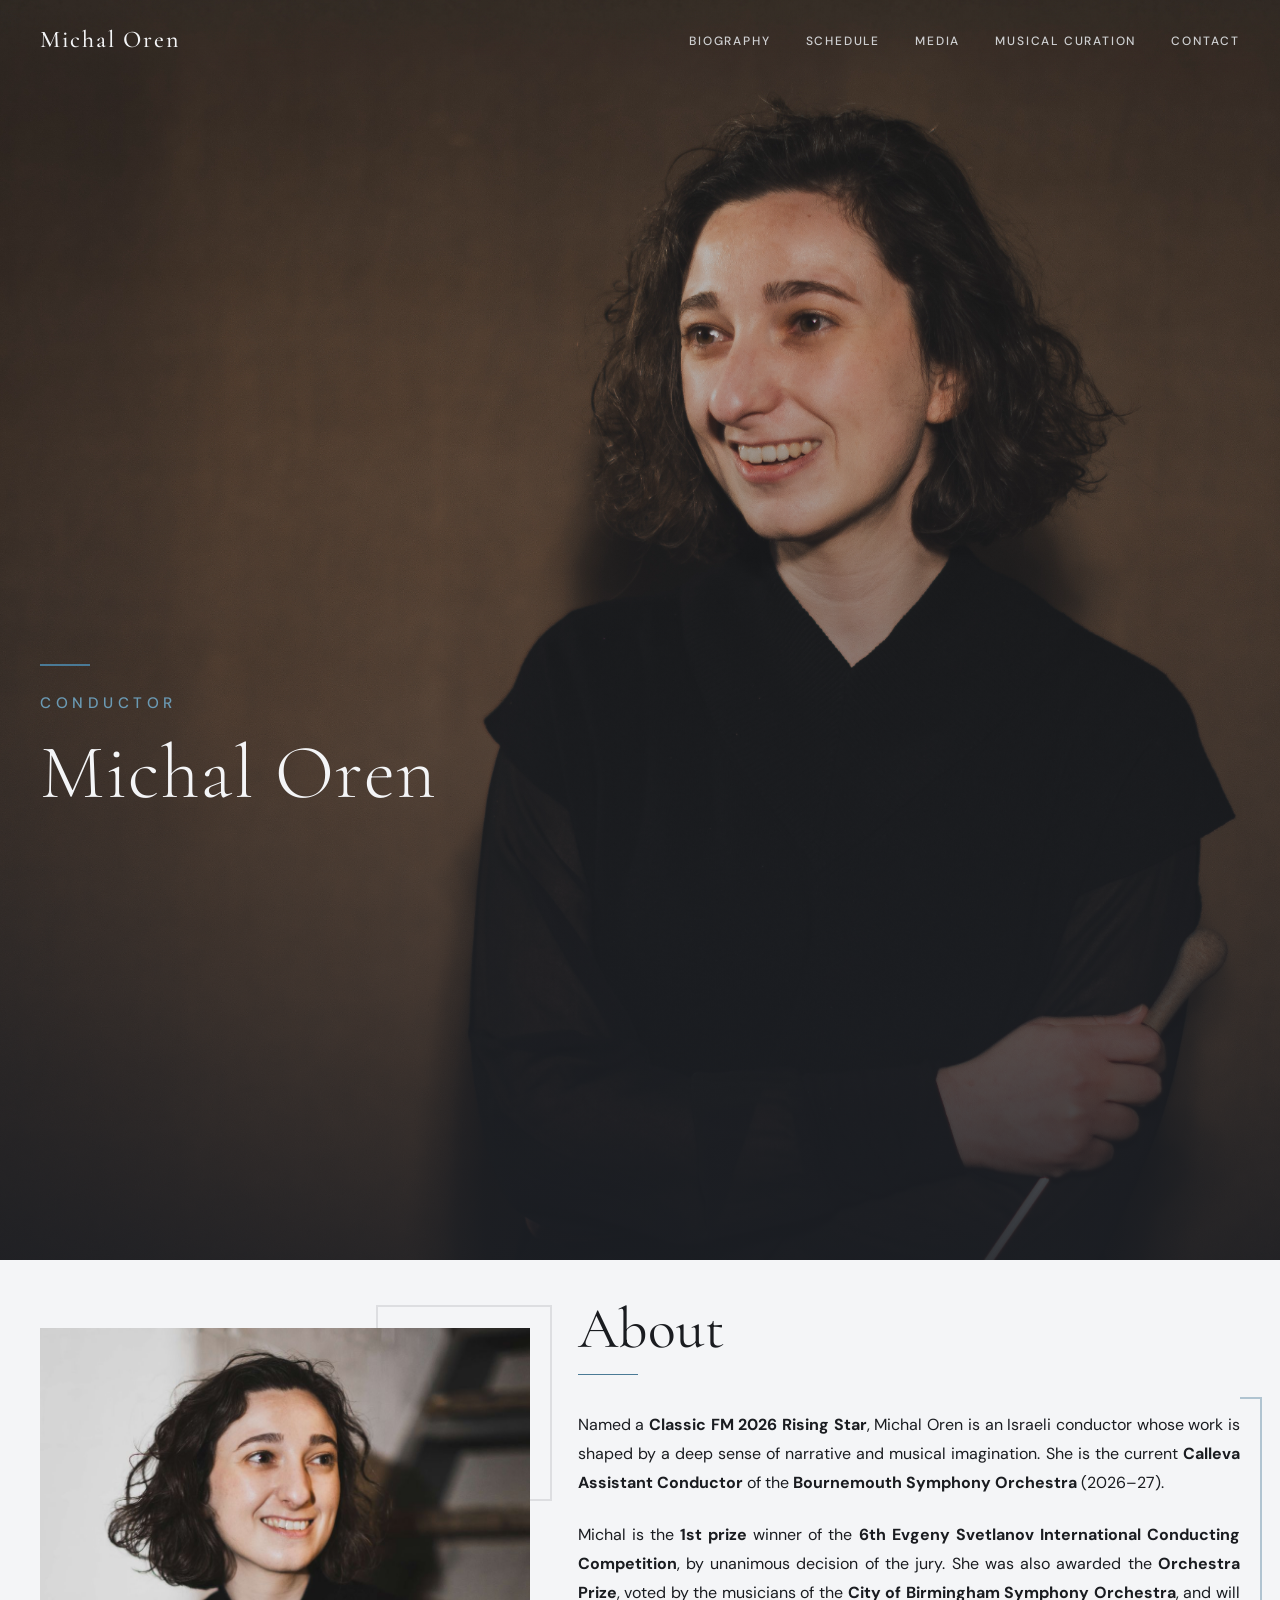
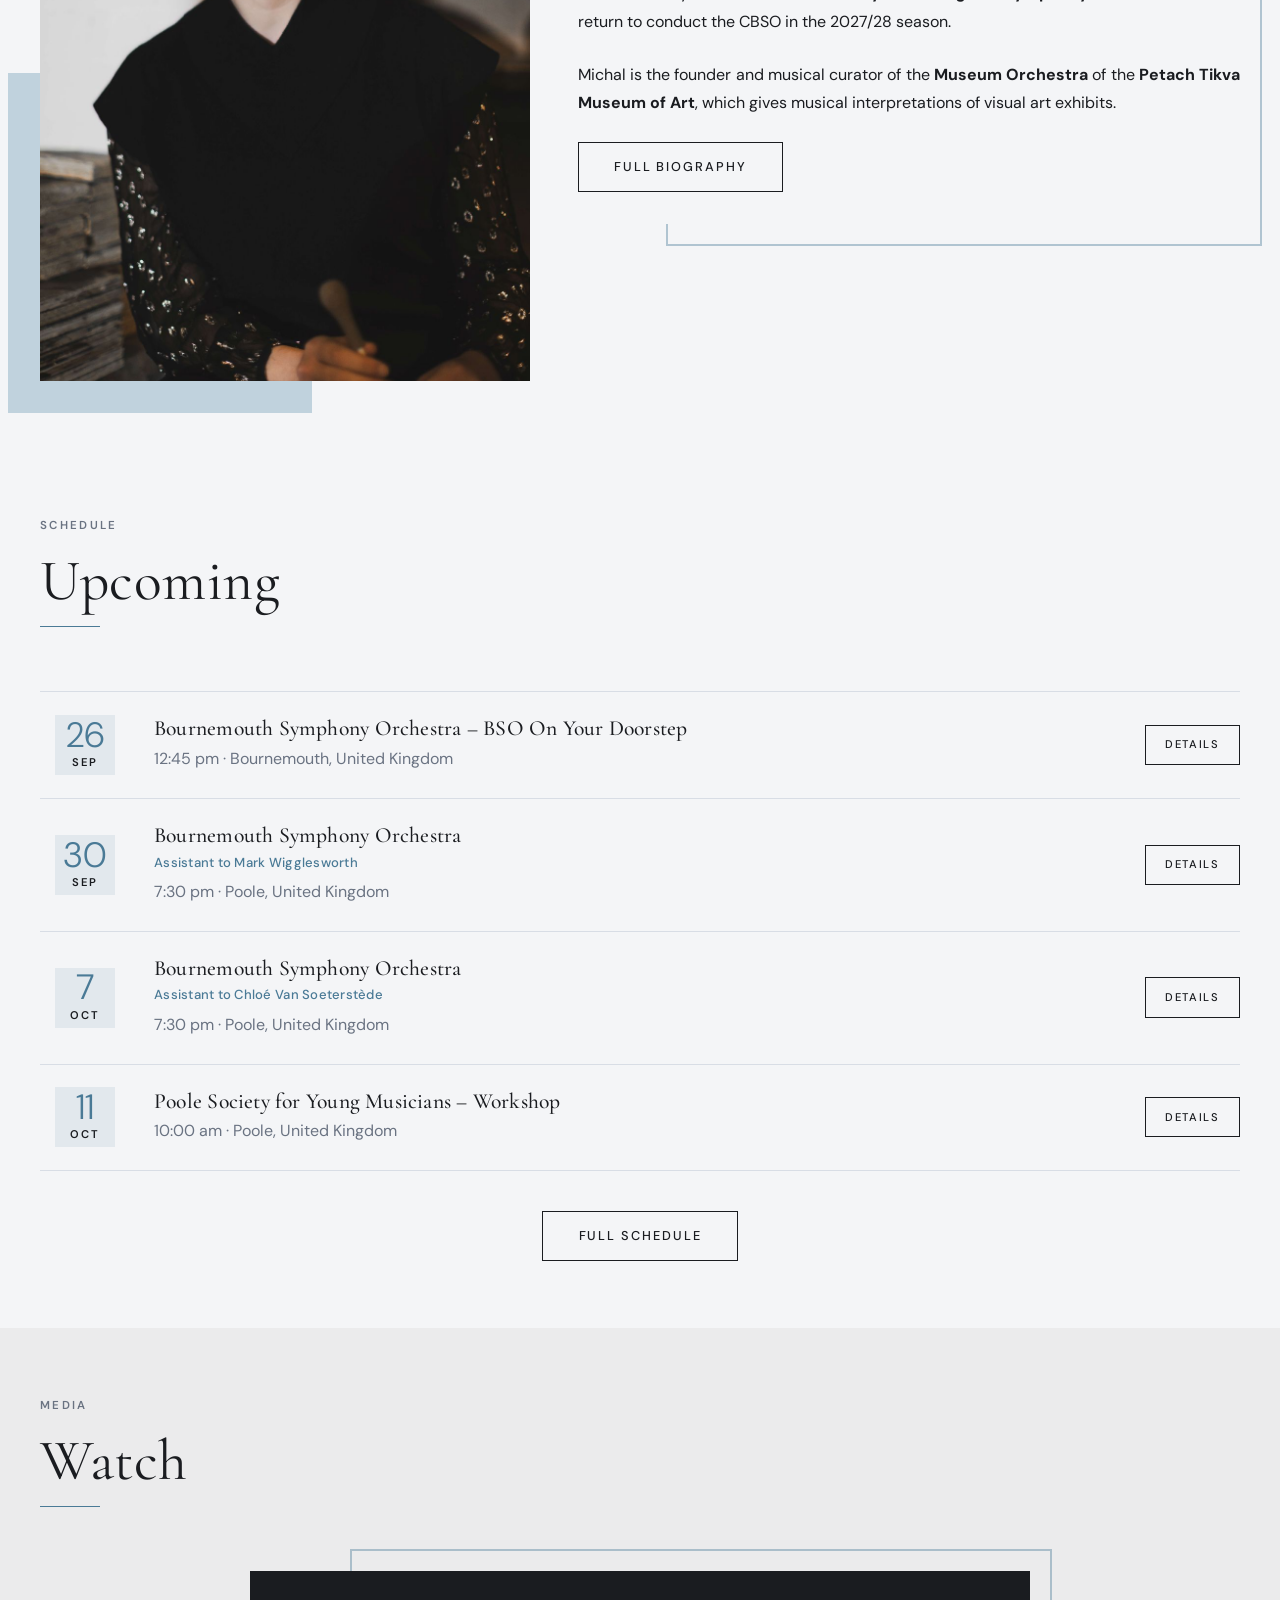
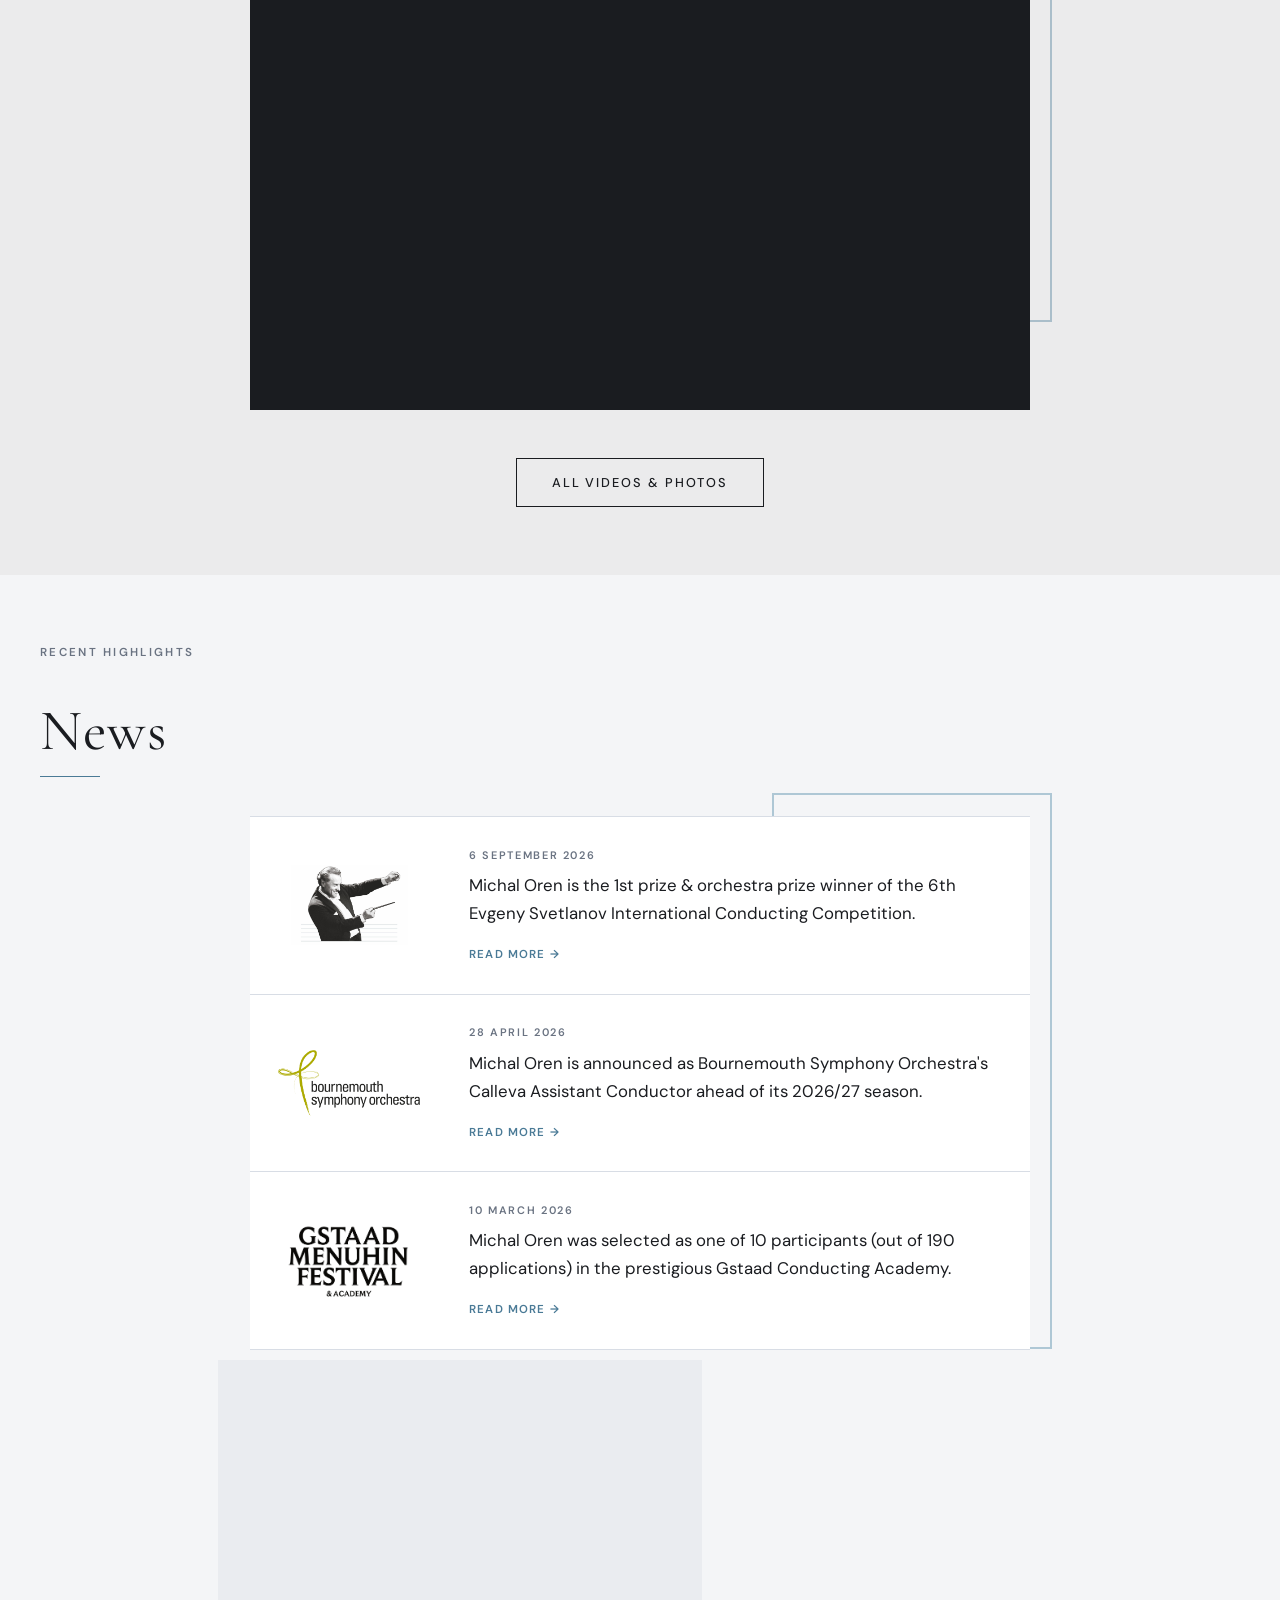
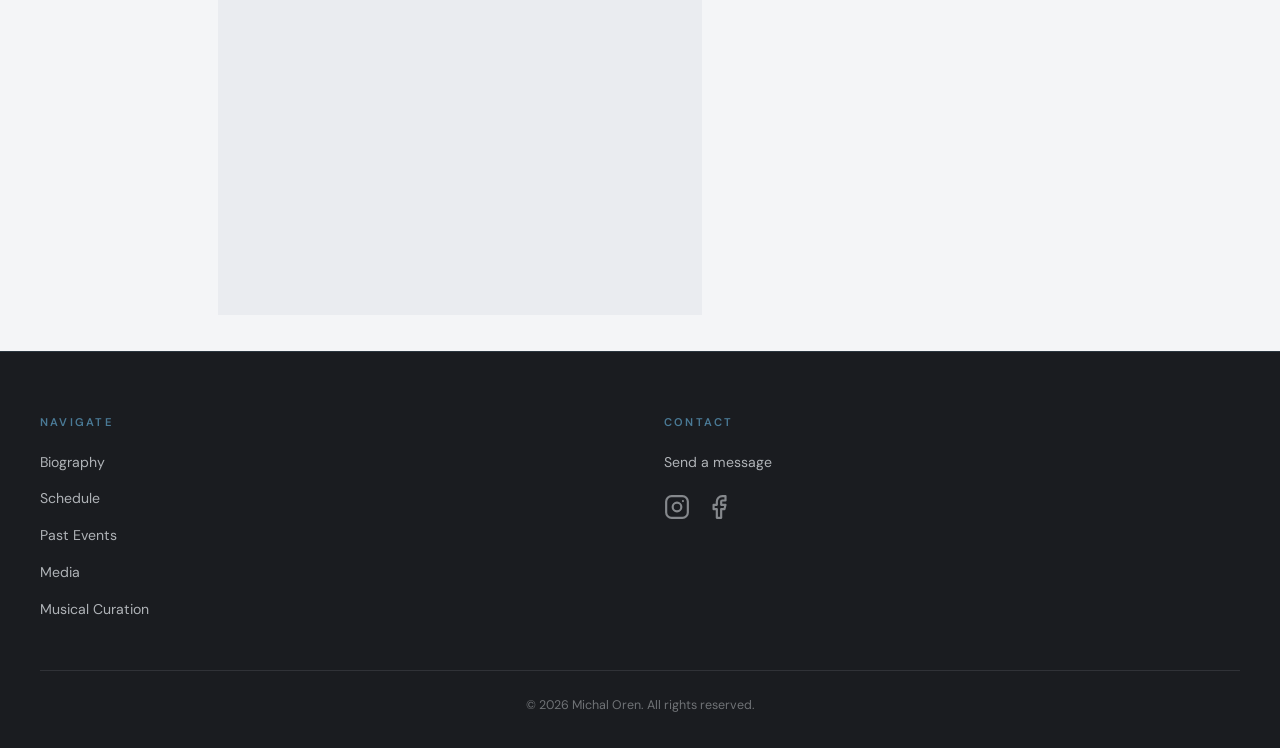
==== commit fff4e1d2: "Update biography, schedule, homepage and media gallery - Fix Svetlanov Competition win wording and c" ====
--- a/index.html
+++ b/index.html
@@ -129,7 +129,7 @@
               Named a <strong>Classic FM 2026 Rising Star</strong>, Michal Oren is an Israeli conductor whose work is shaped by a deep sense of narrative and musical imagination. She is the current <strong>Calleva Assistant Conductor</strong> of the <strong>Bournemouth Symphony Orchestra</strong> (2026–27).
             </p>
             <p>
-              Michal won <strong>1st prize</strong> at the <strong>6th Evgeny Svetlanov International Conducting Competition</strong>, by unanimous decision of the jury. She was also awarded the <strong>Orchestra Prize</strong>, voted by the musicians of the <strong>City of Birmingham Symphony Orchestra</strong>, and will return to conduct the CBSO in the 2027/28 season.
+              Michal is the <strong>1st prize</strong> winner of the <strong>6th Evgeny Svetlanov International Conducting Competition</strong>, by unanimous decision of the jury. She was also awarded the <strong>Orchestra Prize</strong>, voted by the musicians of the <strong>City of Birmingham Symphony Orchestra</strong>, and will return to conduct the CBSO in the 2027/28 season.
             </p>
             <p>
               Michal is the founder and musical curator of the <strong>Museum Orchestra</strong> of the <strong>Petach Tikva Museum of Art</strong>, which gives musical interpretations of visual art exhibits.
@@ -152,19 +152,6 @@
       <div class="event-list fade-in">
         <div class="event-item">
           <div class="event-date">
-            <div class="day">14</div>
-            <div class="month">Sep</div>
-          </div>
-          <div class="event-info">
-            <h3>Bournemouth Symphony Orchestra</h3>
-            <p class="venue">7:30 pm · Barnstaple, United&nbsp;Kingdom</p>
-          </div>
-          <div class="event-cta">
-            <a href="https://bsolive.com/events/from-darkness-to-light-barnstaple/" target="_blank" rel="noopener" class="btn btn--outline" style="font-size: 0.7rem; padding: 0.6rem 1.2rem;">Details</a>
-          </div>
-        </div>
-        <div class="event-item">
-          <div class="event-date">
             <div class="day">26</div>
             <div class="month">Sep</div>
           </div>
@@ -174,6 +161,34 @@
           </div>
           <div class="event-cta">
             <a href="https://bsolive.com/whats-on/bso-on-your-doorstep/" target="_blank" rel="noopener" class="btn btn--outline" style="font-size: 0.7rem; padding: 0.6rem 1.2rem;">Details</a>
+          </div>
+        </div>
+        <div class="event-item">
+          <div class="event-date">
+            <div class="day">30</div>
+            <div class="month">Sep</div>
+          </div>
+          <div class="event-info">
+            <h3>Bournemouth Symphony Orchestra</h3>
+            <span class="event-subtitle">Assistant to Mark Wigglesworth</span>
+            <p class="venue">7:30 pm · Poole, United&nbsp;Kingdom</p>
+          </div>
+          <div class="event-cta">
+            <a href="https://bsolive.com/events/adventurous-journeys/" target="_blank" rel="noopener" class="btn btn--outline" style="font-size: 0.7rem; padding: 0.6rem 1.2rem;">Details</a>
+          </div>
+        </div>
+        <div class="event-item">
+          <div class="event-date">
+            <div class="day">7</div>
+            <div class="month">Oct</div>
+          </div>
+          <div class="event-info">
+            <h3>Bournemouth Symphony Orchestra</h3>
+            <span class="event-subtitle">Assistant to Chloé Van Soeterstède</span>
+            <p class="venue">7:30 pm · Poole, United&nbsp;Kingdom</p>
+          </div>
+          <div class="event-cta">
+            <a href="https://bsolive.com/events/youthful-rachmaninov/" target="_blank" rel="noopener" class="btn btn--outline" style="font-size: 0.7rem; padding: 0.6rem 1.2rem;">Details</a>
           </div>
         </div>
         <div class="event-item">
@@ -187,32 +202,6 @@
           </div>
           <div class="event-cta">
             <a href="https://poolesym.co.uk/events/youth-music-orchestral-training-day-and-performance" target="_blank" rel="noopener" class="btn btn--outline" style="font-size: 0.7rem; padding: 0.6rem 1.2rem;">Details</a>
-          </div>
-        </div>
-        <div class="event-item">
-          <div class="event-date">
-            <div class="day">7</div>
-            <div class="month">Nov</div>
-          </div>
-          <div class="event-info">
-            <h3>80th Concours de Genève Conducting Competition</h3>
-            <p class="venue">7 – 14 November · Geneva, Switzerland</p>
-          </div>
-          <div class="event-cta">
-            <a href="https://www.concoursgeneve.ch/section/competitions/conducting_2025_2026/" target="_blank" rel="noopener" class="btn btn--outline" style="font-size: 0.7rem; padding: 0.6rem 1.2rem;">Details</a>
-          </div>
-        </div>
-        <div class="event-item">
-          <div class="event-date">
-            <div class="day">9</div>
-            <div class="month">Dec</div>
-          </div>
-          <div class="event-info">
-            <h3>Bournemouth Symphony Orchestra – Christmas Concert</h3>
-            <p class="venue">7:30 pm · Poole, United&nbsp;Kingdom</p>
-          </div>
-          <div class="event-cta">
-            <a href="https://bsolive.com/events/winter-warmers/" target="_blank" rel="noopener" class="btn btn--outline" style="font-size: 0.7rem; padding: 0.6rem 1.2rem;">Details</a>
           </div>
         </div>
       </div>
--- a/css/style.css
+++ b/css/style.css
@@ -890,8 +890,10 @@
 
 .event-info .event-subtitle {
   display: block;
-  font-size: 0.85rem;
+  font-size: 0.82rem;
   color: var(--accent);
+  font-weight: 500;
+  letter-spacing: 0.02em;
   margin-bottom: 0.25rem;
 }
 
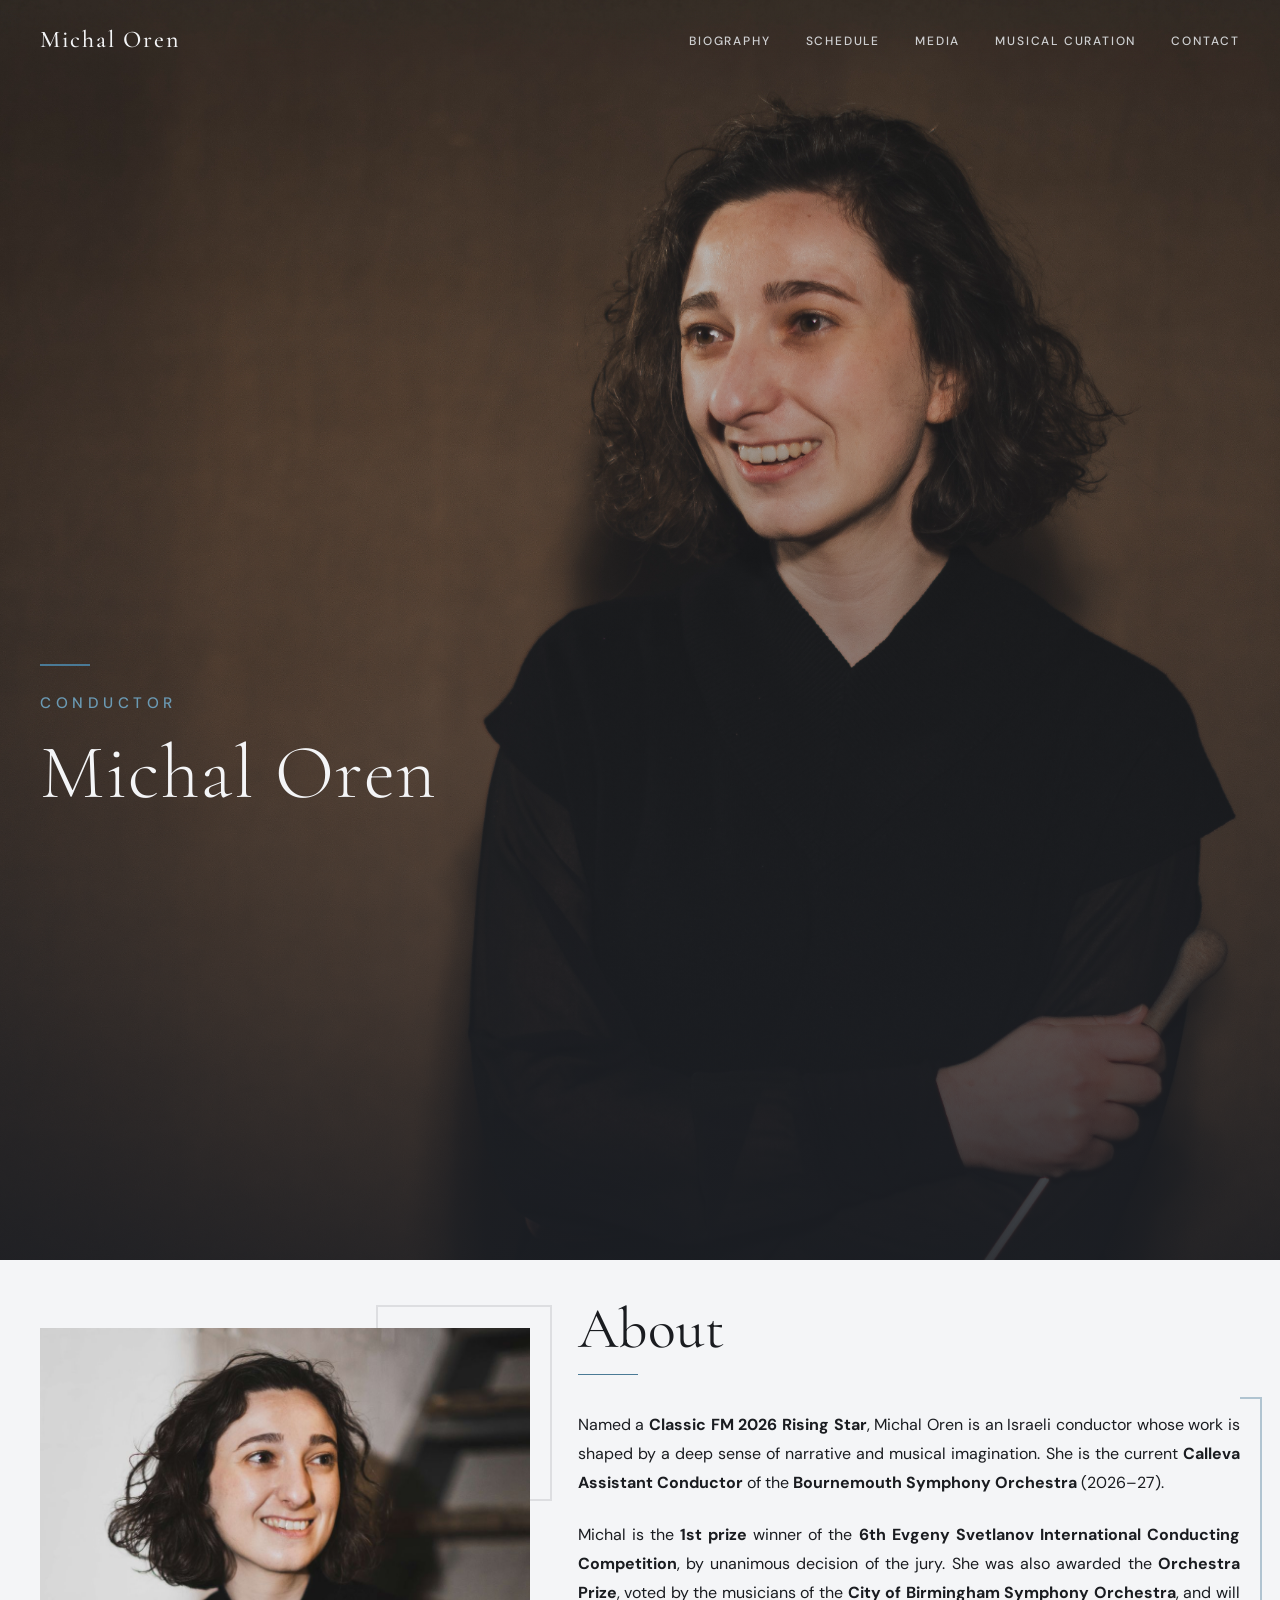
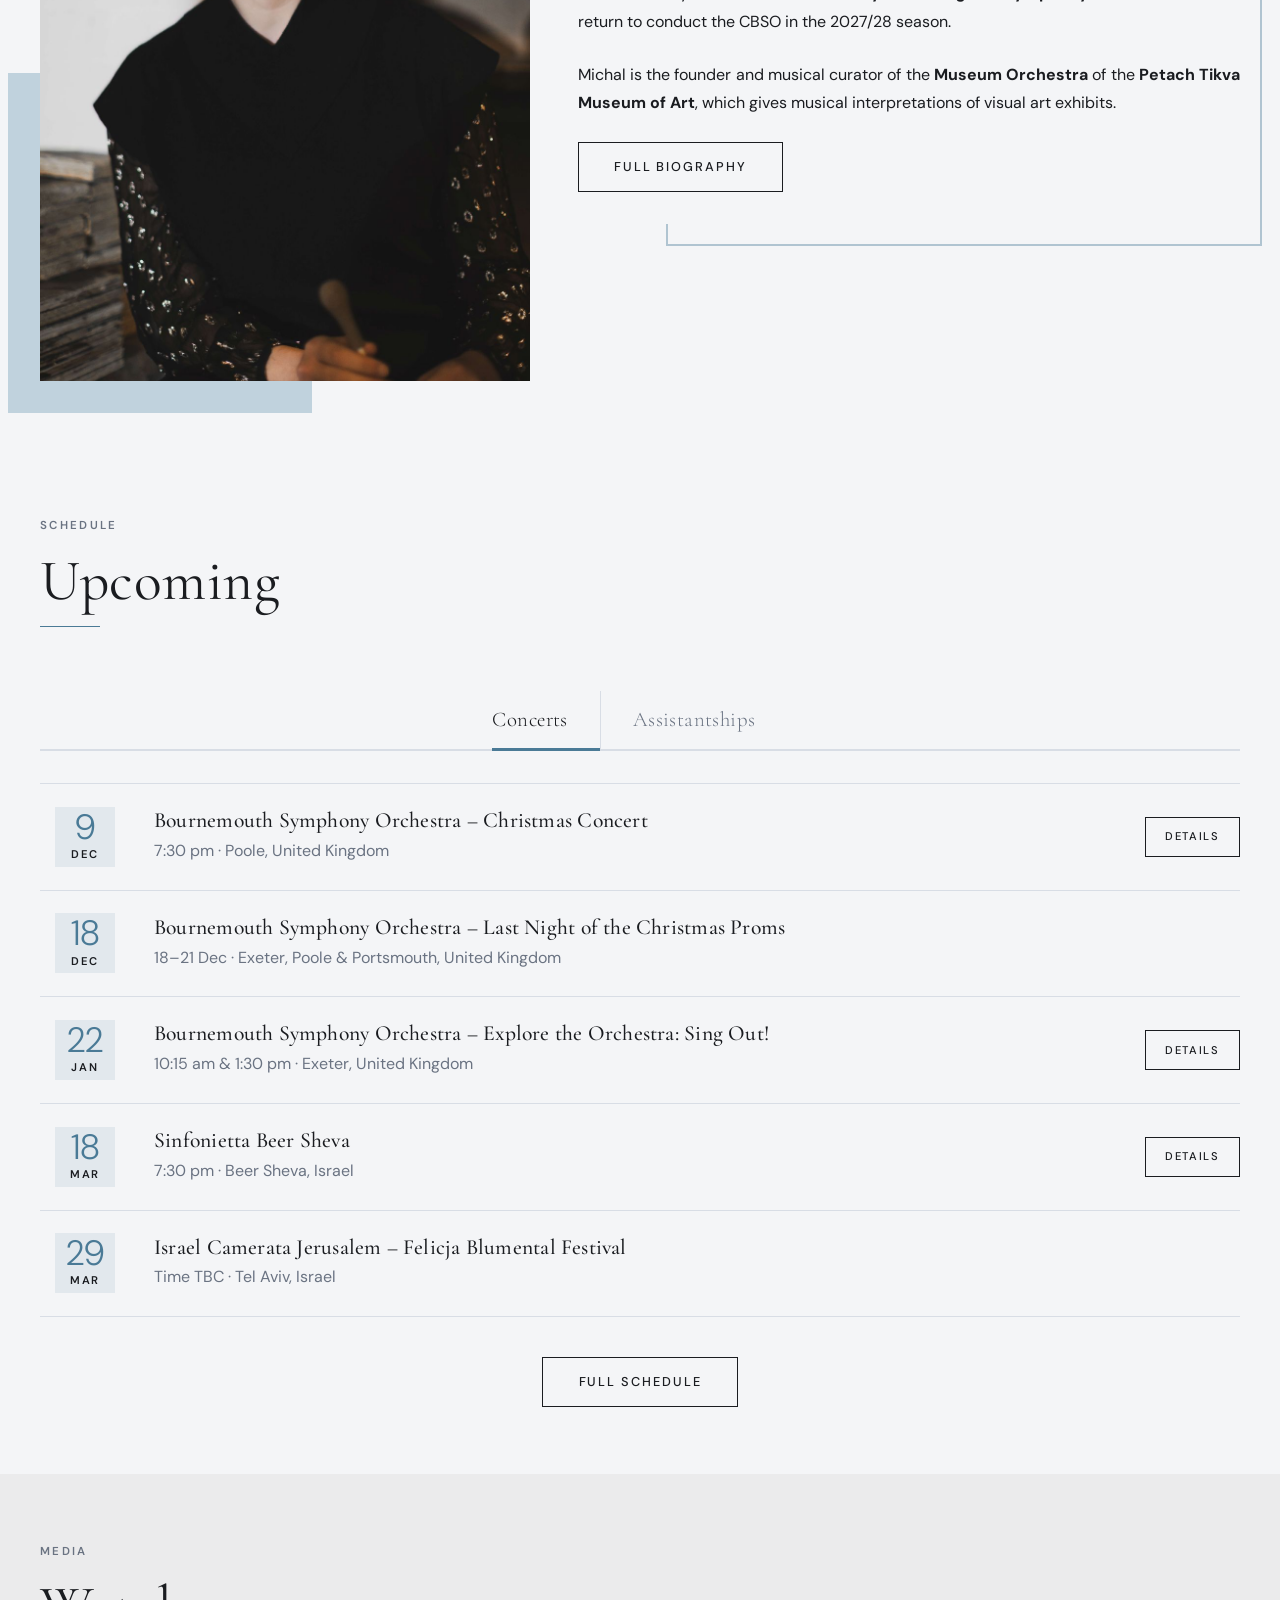
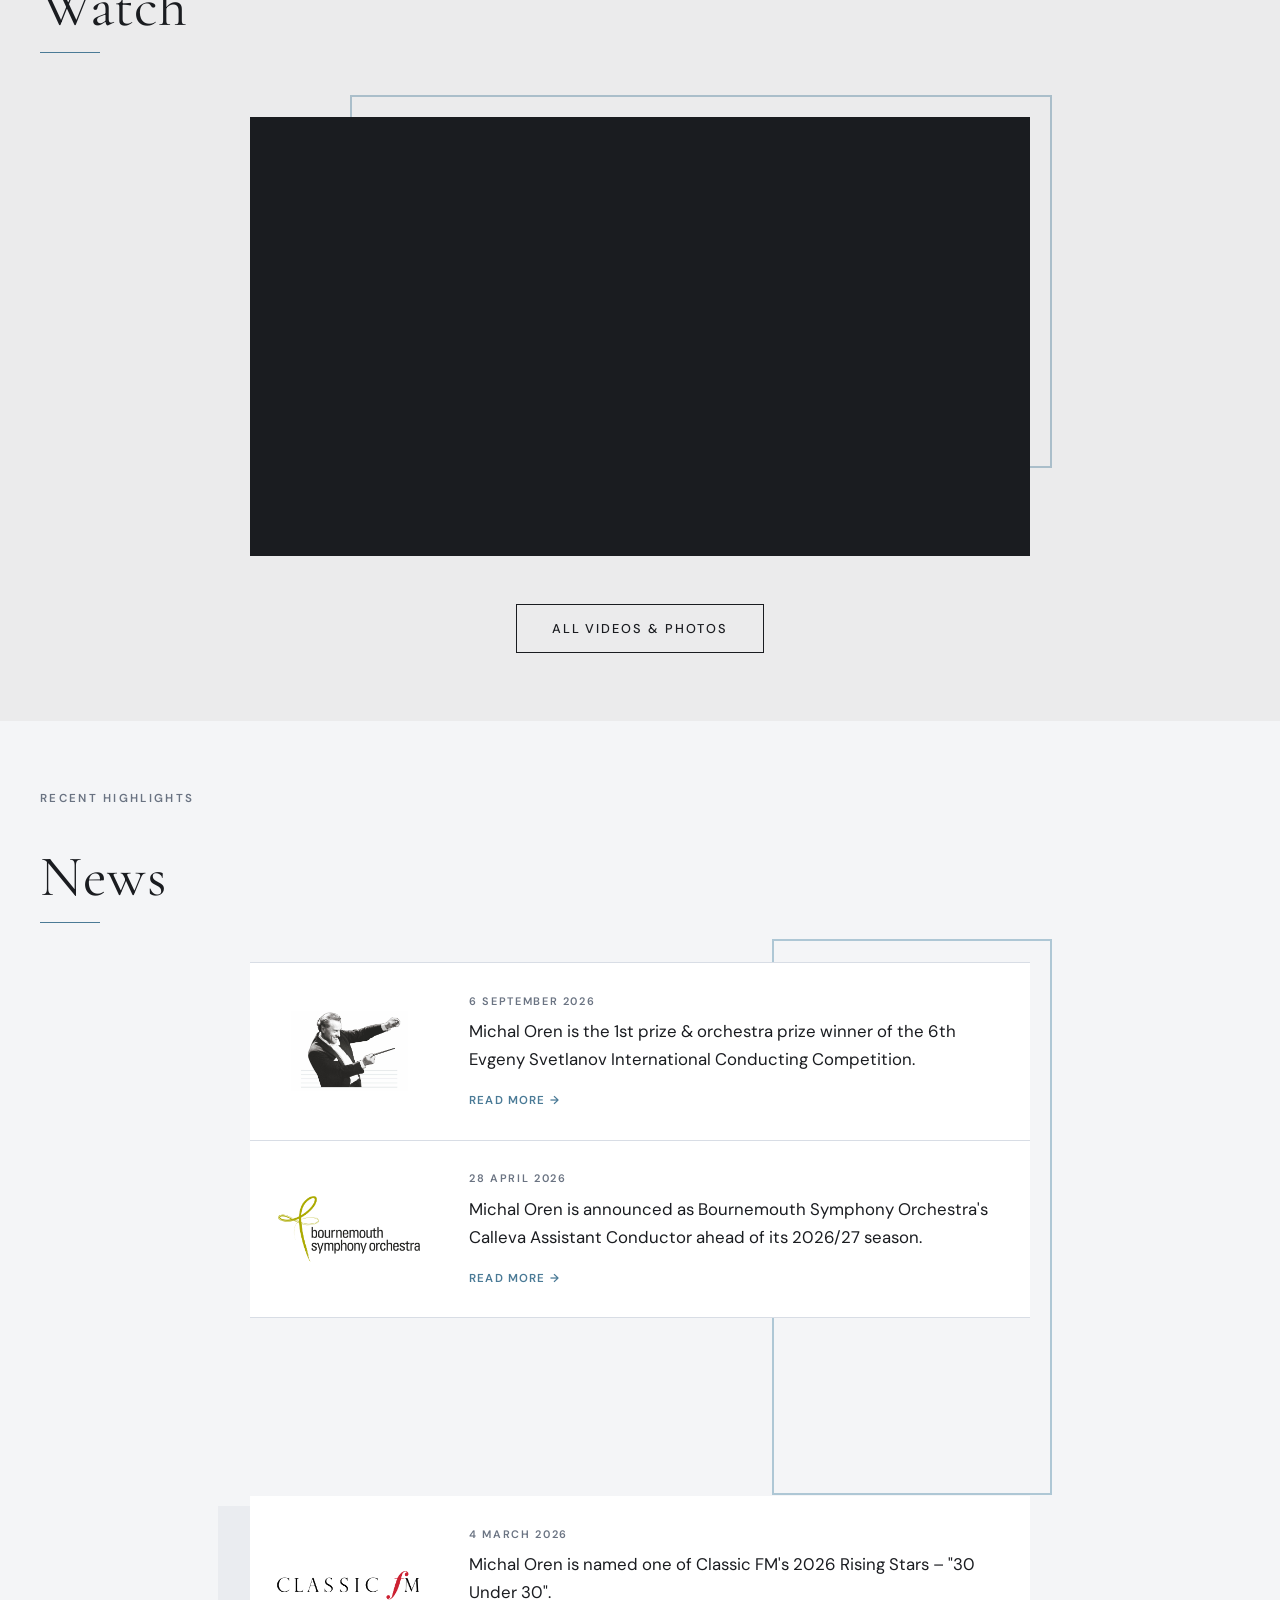
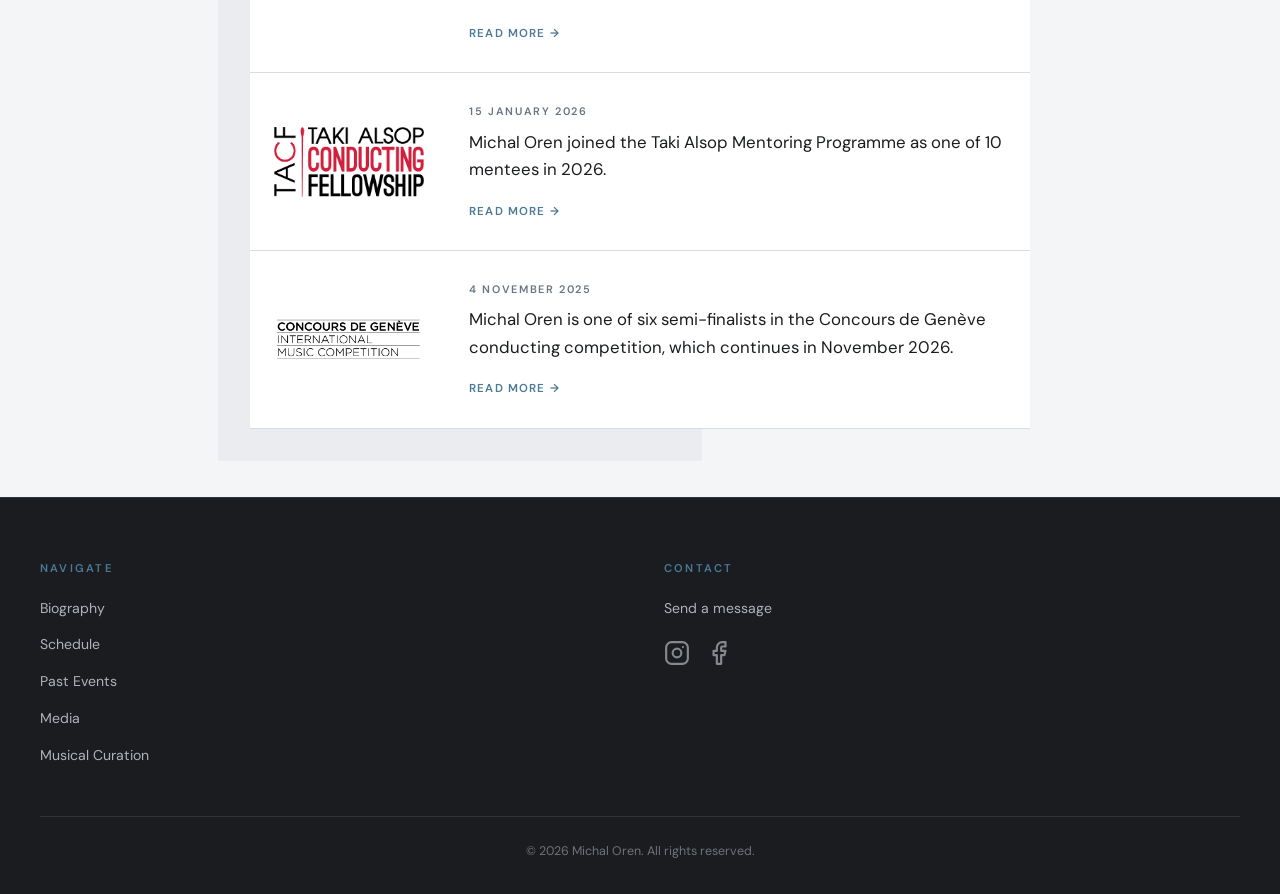
==== commit c5ea2da0: "Update schedule with recent concerts, split Upcoming into Concerts/Assistantships tabs - Move Sep 26" ====
--- a/index.html
+++ b/index.html
@@ -41,6 +41,48 @@
         transform: none;
       }
     }
+
+    /* Concerts / Assistantships tabs */
+    .sched-tabs {
+      display: flex;
+      gap: 0;
+      border-bottom: 2px solid var(--cream-dark);
+      margin-bottom: 2rem;
+      justify-content: center;
+    }
+
+    .sched-tab {
+      font-family: var(--font-display);
+      font-size: 1.3rem;
+      font-weight: 300;
+      font-style: normal;
+      letter-spacing: 0.02em;
+      padding: 1rem 2rem 1rem 0;
+      cursor: pointer;
+      border: none;
+      background: none;
+      color: var(--text-muted);
+      border-bottom: 3px solid transparent;
+      margin-bottom: -2px;
+      transition: color var(--transition), border-color var(--transition);
+    }
+
+    .sched-tab + .sched-tab {
+      padding-left: 2rem;
+      border-left: 1px solid var(--cream-dark);
+    }
+
+    .sched-tab.active {
+      color: var(--text);
+      border-bottom-color: var(--accent);
+    }
+
+    .sched-tab:hover:not(.active) {
+      color: var(--accent);
+    }
+
+    .sched-panel { display: none; }
+    .sched-panel.active { display: block; }
   </style>
   <script type="application/ld+json">
   {
@@ -149,59 +191,146 @@
         <h2>Upcoming</h2>
         <div class="divider"></div>
       </div>
-      <div class="event-list fade-in">
-        <div class="event-item">
-          <div class="event-date">
-            <div class="day">26</div>
-            <div class="month">Sep</div>
-          </div>
-          <div class="event-info">
-            <h3>Bournemouth Symphony Orchestra – BSO On Your Doorstep</h3>
-            <p class="venue">12:45 pm · Bournemouth, United&nbsp;Kingdom</p>
-          </div>
-          <div class="event-cta">
-            <a href="https://bsolive.com/whats-on/bso-on-your-doorstep/" target="_blank" rel="noopener" class="btn btn--outline" style="font-size: 0.7rem; padding: 0.6rem 1.2rem;">Details</a>
-          </div>
-        </div>
-        <div class="event-item">
-          <div class="event-date">
-            <div class="day">30</div>
-            <div class="month">Sep</div>
-          </div>
-          <div class="event-info">
-            <h3>Bournemouth Symphony Orchestra</h3>
-            <span class="event-subtitle">Assistant to Mark Wigglesworth</span>
-            <p class="venue">7:30 pm · Poole, United&nbsp;Kingdom</p>
-          </div>
-          <div class="event-cta">
-            <a href="https://bsolive.com/events/adventurous-journeys/" target="_blank" rel="noopener" class="btn btn--outline" style="font-size: 0.7rem; padding: 0.6rem 1.2rem;">Details</a>
-          </div>
-        </div>
-        <div class="event-item">
-          <div class="event-date">
-            <div class="day">7</div>
-            <div class="month">Oct</div>
-          </div>
-          <div class="event-info">
-            <h3>Bournemouth Symphony Orchestra</h3>
-            <span class="event-subtitle">Assistant to Chloé Van Soeterstède</span>
-            <p class="venue">7:30 pm · Poole, United&nbsp;Kingdom</p>
-          </div>
-          <div class="event-cta">
-            <a href="https://bsolive.com/events/youthful-rachmaninov/" target="_blank" rel="noopener" class="btn btn--outline" style="font-size: 0.7rem; padding: 0.6rem 1.2rem;">Details</a>
-          </div>
-        </div>
-        <div class="event-item">
-          <div class="event-date">
-            <div class="day">11</div>
-            <div class="month">Oct</div>
-          </div>
-          <div class="event-info">
-            <h3>Poole Society for Young Musicians – Workshop</h3>
-            <p class="venue">10:00 am · Poole, United&nbsp;Kingdom</p>
-          </div>
-          <div class="event-cta">
-            <a href="https://poolesym.co.uk/events/youth-music-orchestral-training-day-and-performance" target="_blank" rel="noopener" class="btn btn--outline" style="font-size: 0.7rem; padding: 0.6rem 1.2rem;">Details</a>
+      <div class="sched-tabs fade-in" role="tablist">
+        <button class="sched-tab active" role="tab" data-panel="concerts">Concerts</button>
+        <button class="sched-tab" role="tab" data-panel="assistantships">Assistantships</button>
+      </div>
+
+      <div class="sched-panel active" id="panel-concerts">
+        <div class="event-list fade-in">
+          <div class="event-item">
+            <div class="event-date">
+              <div class="day">9</div>
+              <div class="month">Dec</div>
+            </div>
+            <div class="event-info">
+              <h3>Bournemouth Symphony Orchestra – Christmas Concert</h3>
+              <p class="venue">7:30 pm · Poole, United&nbsp;Kingdom</p>
+            </div>
+            <div class="event-cta">
+              <a href="https://bsolive.com/events/winter-warmers/" target="_blank" rel="noopener" class="btn btn--outline" style="font-size: 0.7rem; padding: 0.6rem 1.2rem;">Details</a>
+            </div>
+          </div>
+          <div class="event-item">
+            <div class="event-date">
+              <div class="day">18</div>
+              <div class="month">Dec</div>
+            </div>
+            <div class="event-info">
+              <h3>Bournemouth Symphony Orchestra – Last Night of the Christmas Proms</h3>
+              <p class="venue">18&ndash;21 Dec · Exeter, Poole &amp; Portsmouth, United&nbsp;Kingdom</p>
+            </div>
+          </div>
+          <div class="event-item">
+            <div class="event-date">
+              <div class="day">22</div>
+              <div class="month">Jan</div>
+            </div>
+            <div class="event-info">
+              <h3>Bournemouth Symphony Orchestra – Explore the Orchestra: Sing Out!</h3>
+              <p class="venue">10:15 am &amp; 1:30 pm · Exeter, United&nbsp;Kingdom</p>
+            </div>
+            <div class="event-cta">
+              <a href="https://bsolive.com/events/explore-the-orchestra-sing-out-exeter/" target="_blank" rel="noopener" class="btn btn--outline" style="font-size: 0.7rem; padding: 0.6rem 1.2rem;">Details</a>
+            </div>
+          </div>
+          <div class="event-item">
+            <div class="event-date">
+              <div class="day">18</div>
+              <div class="month">Mar</div>
+            </div>
+            <div class="event-info">
+              <h3>Sinfonietta Beer Sheva</h3>
+              <p class="venue">7:30 pm · Beer Sheva, Israel</p>
+            </div>
+            <div class="event-cta">
+              <a href="https://isb7.co.il/sidra/?sidra=4402&event_id=6865" target="_blank" rel="noopener" class="btn btn--outline" style="font-size: 0.7rem; padding: 0.6rem 1.2rem;">Details</a>
+            </div>
+          </div>
+          <div class="event-item">
+            <div class="event-date">
+              <div class="day">29</div>
+              <div class="month">Mar</div>
+            </div>
+            <div class="event-info">
+              <h3>Israel Camerata Jerusalem – Felicja Blumental Festival</h3>
+              <p class="venue">Time TBC · Tel Aviv, Israel</p>
+            </div>
+          </div>
+        </div>
+      </div>
+
+      <div class="sched-panel" id="panel-assistantships">
+        <div class="event-list fade-in">
+          <div class="event-item">
+            <div class="event-date">
+              <div class="day">21</div>
+              <div class="month">Oct</div>
+            </div>
+            <div class="event-info">
+              <h3>Bournemouth Symphony Orchestra</h3>
+              <span class="event-subtitle">Assistant to Mark Wigglesworth</span>
+              <p class="venue">7:30 pm · Poole, United&nbsp;Kingdom</p>
+            </div>
+            <div class="event-cta">
+              <a href="https://bsolive.com/events/glorious-heights/" target="_blank" rel="noopener" class="btn btn--outline" style="font-size: 0.7rem; padding: 0.6rem 1.2rem;">Details</a>
+            </div>
+          </div>
+          <div class="event-item">
+            <div class="event-date">
+              <div class="day">4</div>
+              <div class="month">Nov</div>
+            </div>
+            <div class="event-info">
+              <h3>Bournemouth Symphony Orchestra</h3>
+              <span class="event-subtitle">Assistant to Mark Wigglesworth</span>
+              <p class="venue">7:30 pm · Poole, United&nbsp;Kingdom</p>
+            </div>
+            <div class="event-cta">
+              <a href="https://bsolive.com/events/sunshine-symphonies/" target="_blank" rel="noopener" class="btn btn--outline" style="font-size: 0.7rem; padding: 0.6rem 1.2rem;">Details</a>
+            </div>
+          </div>
+          <div class="event-item">
+            <div class="event-date">
+              <div class="day">18</div>
+              <div class="month">Nov</div>
+            </div>
+            <div class="event-info">
+              <h3>Bournemouth Symphony Orchestra</h3>
+              <span class="event-subtitle">Assistant to Andrew Litton</span>
+              <p class="venue">7:30 pm · Poole, United&nbsp;Kingdom</p>
+            </div>
+            <div class="event-cta">
+              <a href="https://bsolive.com/events/imperial-majesty/" target="_blank" rel="noopener" class="btn btn--outline" style="font-size: 0.7rem; padding: 0.6rem 1.2rem;">Details</a>
+            </div>
+          </div>
+          <div class="event-item">
+            <div class="event-date">
+              <div class="day">25</div>
+              <div class="month">Nov</div>
+            </div>
+            <div class="event-info">
+              <h3>Bournemouth Symphony Orchestra</h3>
+              <span class="event-subtitle">Assistant to Andrew Manze</span>
+              <p class="venue">7:30 pm · Poole, United&nbsp;Kingdom</p>
+            </div>
+            <div class="event-cta">
+              <a href="https://bsolive.com/events/flower-power/" target="_blank" rel="noopener" class="btn btn--outline" style="font-size: 0.7rem; padding: 0.6rem 1.2rem;">Details</a>
+            </div>
+          </div>
+          <div class="event-item">
+            <div class="event-date">
+              <div class="day">2</div>
+              <div class="month">Dec</div>
+            </div>
+            <div class="event-info">
+              <h3>Bournemouth Symphony Orchestra</h3>
+              <span class="event-subtitle">Assistant to Mark Wigglesworth</span>
+              <p class="venue">7:30 pm · Poole, United&nbsp;Kingdom</p>
+            </div>
+            <div class="event-cta">
+              <a href="https://bsolive.com/events/eternal-heaven/" target="_blank" rel="noopener" class="btn btn--outline" style="font-size: 0.7rem; padding: 0.6rem 1.2rem;">Details</a>
+            </div>
           </div>
         </div>
       </div>
@@ -364,5 +493,21 @@
 
 
   <script src="js/main.js"></script>
+  <script>
+    /* Tab switching for Concerts / Assistantships */
+    const schedTabs   = document.querySelectorAll('.sched-tab');
+    const schedPanels = document.querySelectorAll('.sched-panel');
+
+    schedTabs.forEach(tab => {
+      tab.addEventListener('click', () => {
+        schedTabs.forEach(t => t.classList.remove('active'));
+        schedPanels.forEach(p => p.classList.remove('active'));
+        tab.classList.add('active');
+        const panel = document.getElementById('panel-' + tab.dataset.panel);
+        panel.classList.add('active');
+        panel.querySelectorAll('.fade-in').forEach(el => el.classList.add('visible'));
+      });
+    });
+  </script>
 </body>
 </html>
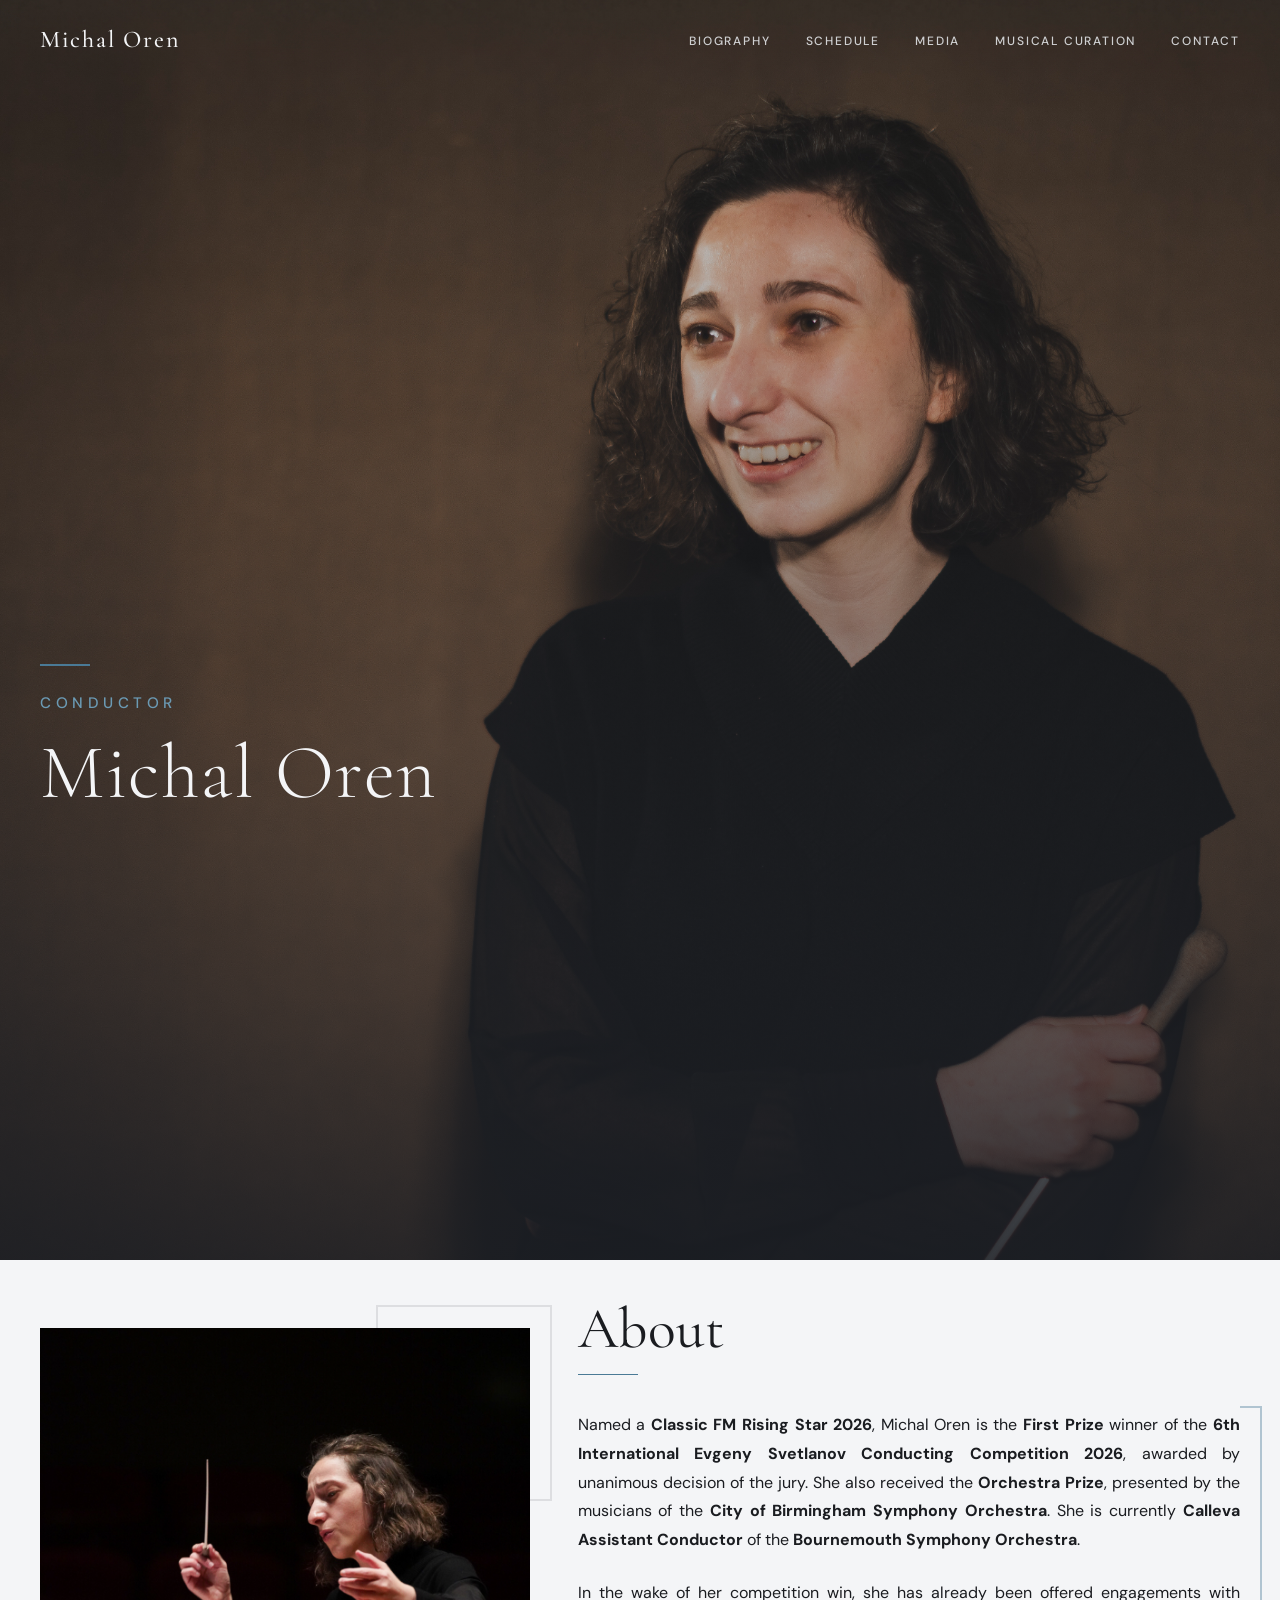
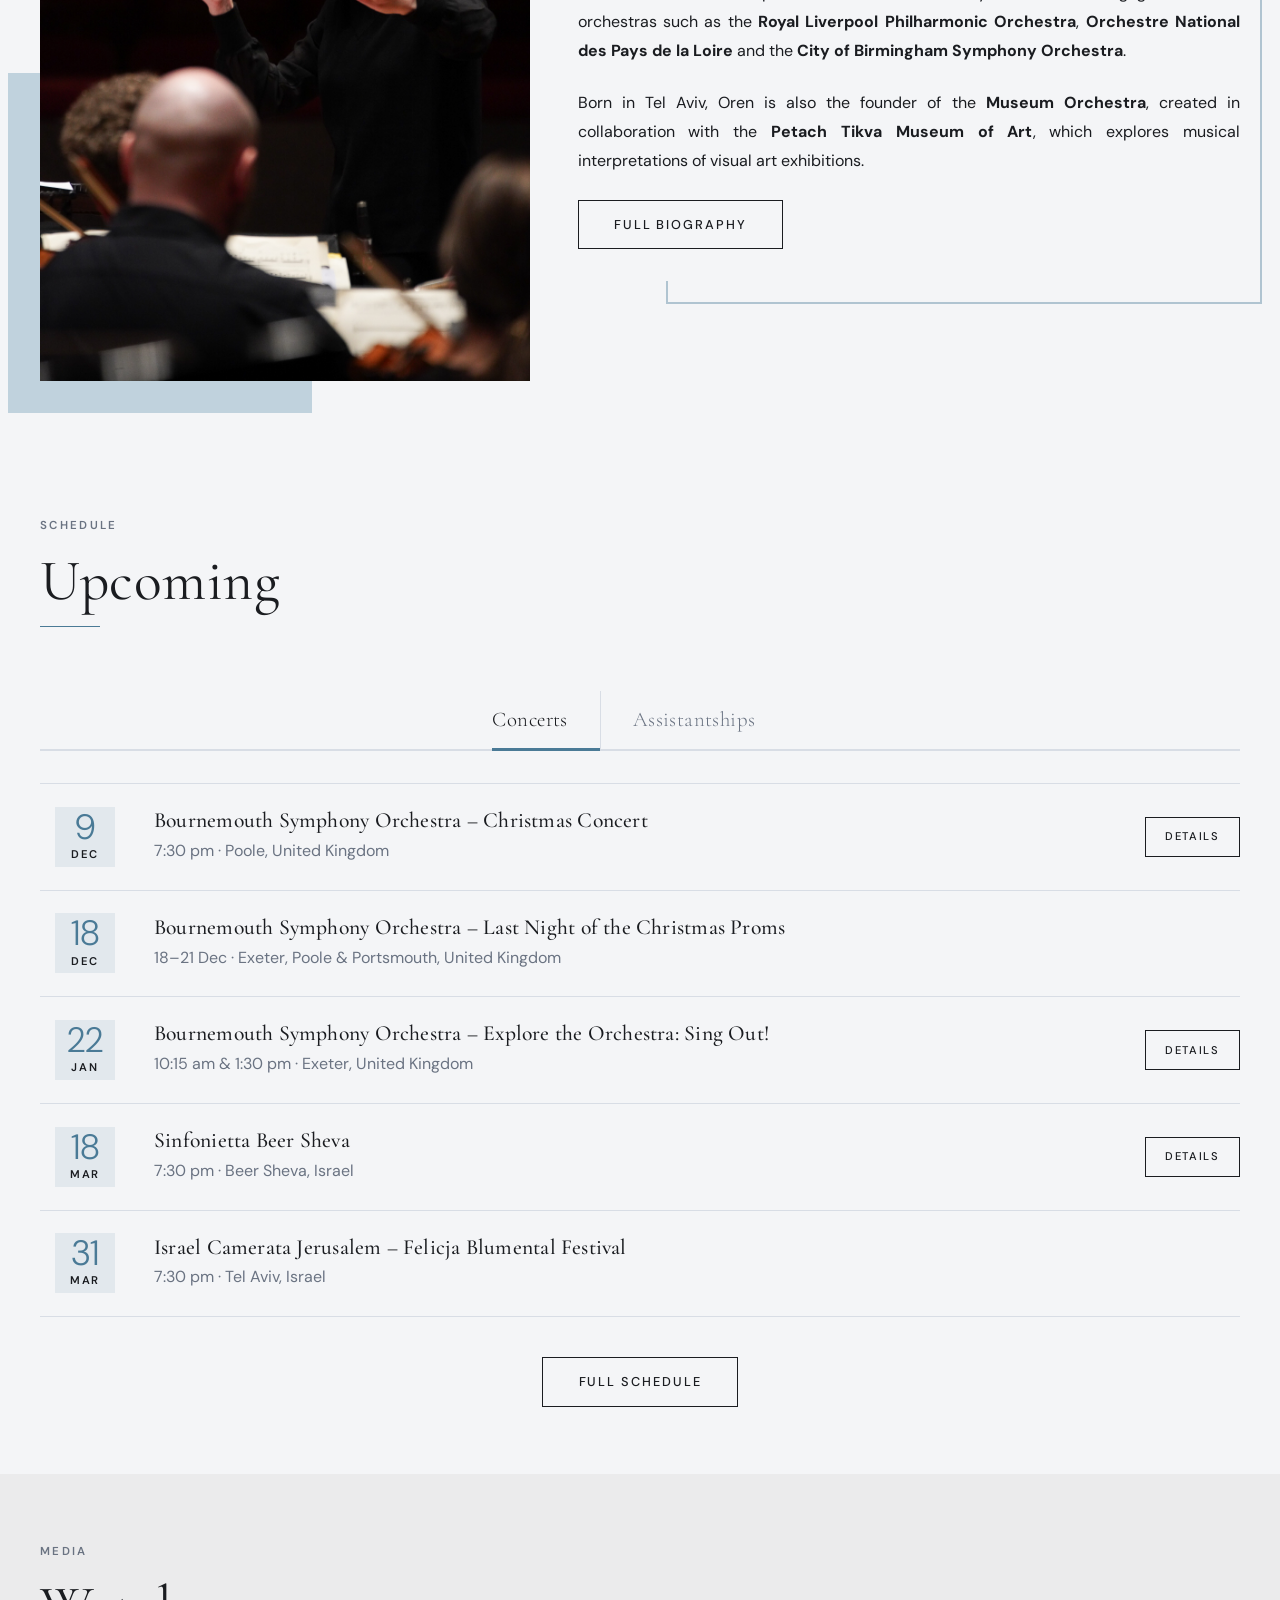
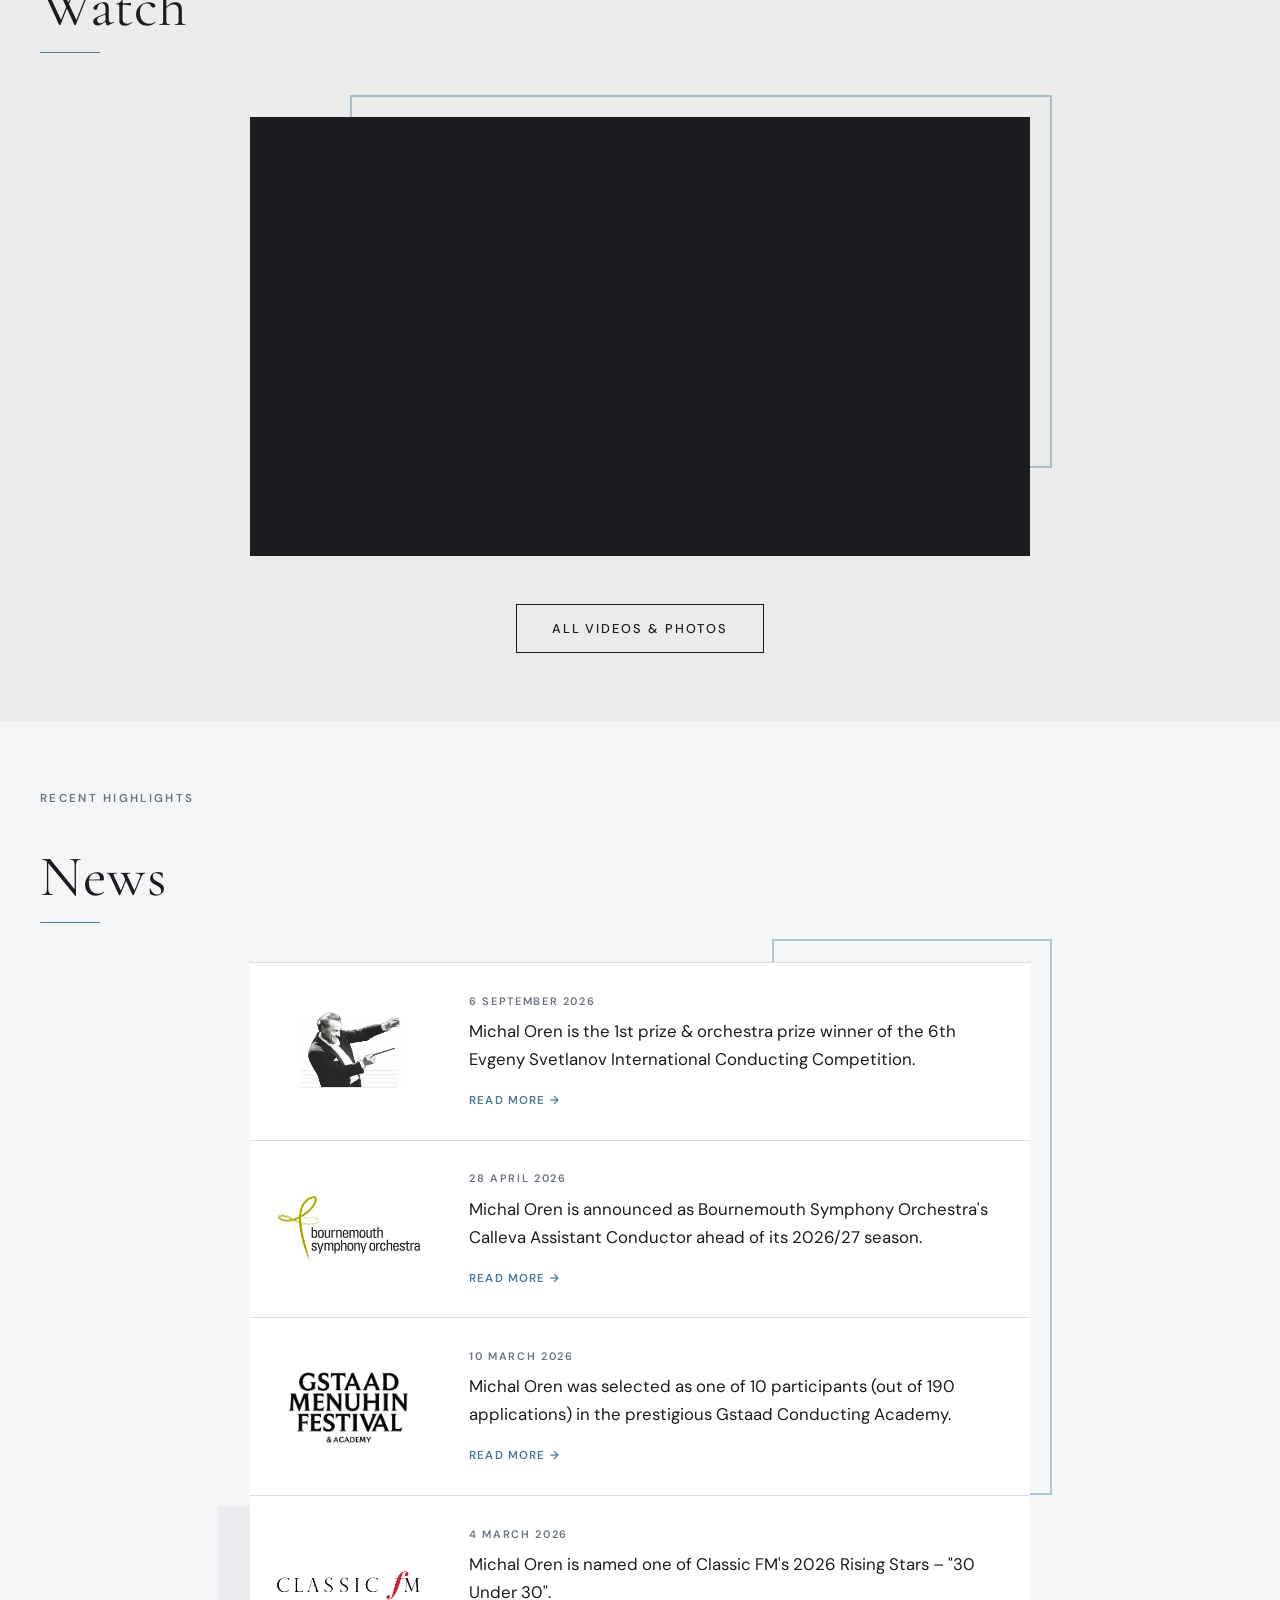
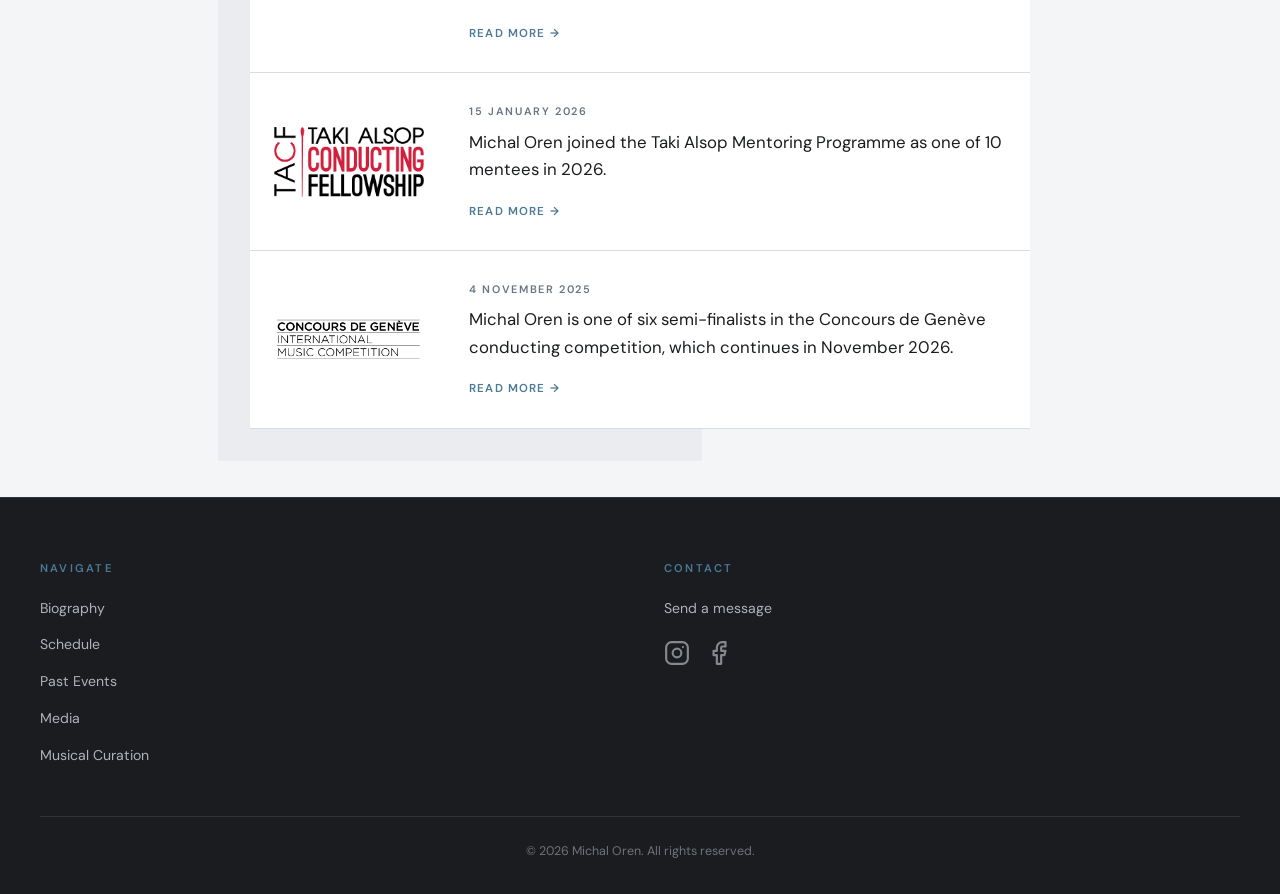
==== commit 32fb33c9: "Rewrite biography, refresh homepage About, update schedule and past events - Replace biography with " ====
--- a/index.html
+++ b/index.html
@@ -158,8 +158,8 @@
       <div class="grid-2 about-grid">
         <div class="about__image fade-in">
           <img
-            src="images/about-portrait.jpg"
-            alt="Michal Oren, conductor"
+            src="images/gallery/Svet_J4-093.jpg"
+            alt="Michal Oren conducting © Aurélien Petit"
             loading="lazy"
           />
         </div>
@@ -168,13 +168,13 @@
             <h2>About</h2>
             <div class="divider"></div>
             <p>
-              Named a <strong>Classic FM 2026 Rising Star</strong>, Michal Oren is an Israeli conductor whose work is shaped by a deep sense of narrative and musical imagination. She is the current <strong>Calleva Assistant Conductor</strong> of the <strong>Bournemouth Symphony Orchestra</strong> (2026–27).
+              Named a <strong>Classic FM Rising Star 2026</strong>, Michal Oren is the <strong>First Prize</strong> winner of the <strong>6th International Evgeny Svetlanov Conducting Competition 2026</strong>, awarded by unanimous decision of the jury. She also received the <strong>Orchestra Prize</strong>, presented by the musicians of the <strong>City of Birmingham Symphony Orchestra</strong>. She is currently <strong>Calleva Assistant Conductor</strong> of the <strong>Bournemouth Symphony Orchestra</strong>.
             </p>
             <p>
-              Michal is the <strong>1st prize</strong> winner of the <strong>6th Evgeny Svetlanov International Conducting Competition</strong>, by unanimous decision of the jury. She was also awarded the <strong>Orchestra Prize</strong>, voted by the musicians of the <strong>City of Birmingham Symphony Orchestra</strong>, and will return to conduct the CBSO in the 2027/28 season.
+              In the wake of her competition win, she has already been offered engagements with orchestras such as the <strong>Royal Liverpool Philharmonic Orchestra</strong>, <strong>Orchestre National des Pays de la Loire</strong> and the <strong>City of Birmingham Symphony Orchestra</strong>.
             </p>
             <p>
-              Michal is the founder and musical curator of the <strong>Museum Orchestra</strong> of the <strong>Petach Tikva Museum of Art</strong>, which gives musical interpretations of visual art exhibits.
+              Born in Tel Aviv, Oren is also the founder of the <strong>Museum Orchestra</strong>, created in collaboration with the <strong>Petach Tikva Museum of Art</strong>, which explores musical interpretations of visual art exhibitions.
             </p>
             <a href="biography.html" class="btn btn--outline">Full Biography</a>
           </div>
@@ -249,12 +249,12 @@
           </div>
           <div class="event-item">
             <div class="event-date">
-              <div class="day">29</div>
+              <div class="day">31</div>
               <div class="month">Mar</div>
             </div>
             <div class="event-info">
               <h3>Israel Camerata Jerusalem – Felicja Blumental Festival</h3>
-              <p class="venue">Time TBC · Tel Aviv, Israel</p>
+              <p class="venue">7:30 pm · Tel Aviv, Israel</p>
             </div>
           </div>
         </div>
@@ -264,8 +264,36 @@
         <div class="event-list fade-in">
           <div class="event-item">
             <div class="event-date">
-              <div class="day">21</div>
-              <div class="month">Oct</div>
+              <div class="day">18</div>
+              <div class="month">Nov</div>
+            </div>
+            <div class="event-info">
+              <h3>Bournemouth Symphony Orchestra</h3>
+              <span class="event-subtitle">Assistant to Andrew Litton</span>
+              <p class="venue">7:30 pm · Poole, United&nbsp;Kingdom</p>
+            </div>
+            <div class="event-cta">
+              <a href="https://bsolive.com/events/imperial-majesty/" target="_blank" rel="noopener" class="btn btn--outline" style="font-size: 0.7rem; padding: 0.6rem 1.2rem;">Details</a>
+            </div>
+          </div>
+          <div class="event-item">
+            <div class="event-date">
+              <div class="day">25</div>
+              <div class="month">Nov</div>
+            </div>
+            <div class="event-info">
+              <h3>Bournemouth Symphony Orchestra</h3>
+              <span class="event-subtitle">Assistant to Andrew Manze</span>
+              <p class="venue">7:30 pm · Poole, United&nbsp;Kingdom</p>
+            </div>
+            <div class="event-cta">
+              <a href="https://bsolive.com/events/flower-power/" target="_blank" rel="noopener" class="btn btn--outline" style="font-size: 0.7rem; padding: 0.6rem 1.2rem;">Details</a>
+            </div>
+          </div>
+          <div class="event-item">
+            <div class="event-date">
+              <div class="day">2</div>
+              <div class="month">Dec</div>
             </div>
             <div class="event-info">
               <h3>Bournemouth Symphony Orchestra</h3>
@@ -273,13 +301,13 @@
               <p class="venue">7:30 pm · Poole, United&nbsp;Kingdom</p>
             </div>
             <div class="event-cta">
-              <a href="https://bsolive.com/events/glorious-heights/" target="_blank" rel="noopener" class="btn btn--outline" style="font-size: 0.7rem; padding: 0.6rem 1.2rem;">Details</a>
-            </div>
-          </div>
-          <div class="event-item">
-            <div class="event-date">
-              <div class="day">4</div>
-              <div class="month">Nov</div>
+              <a href="https://bsolive.com/events/eternal-heaven/" target="_blank" rel="noopener" class="btn btn--outline" style="font-size: 0.7rem; padding: 0.6rem 1.2rem;">Details</a>
+            </div>
+          </div>
+          <div class="event-item">
+            <div class="event-date">
+              <div class="day">20</div>
+              <div class="month">Jan</div>
             </div>
             <div class="event-info">
               <h3>Bournemouth Symphony Orchestra</h3>
@@ -287,49 +315,21 @@
               <p class="venue">7:30 pm · Poole, United&nbsp;Kingdom</p>
             </div>
             <div class="event-cta">
-              <a href="https://bsolive.com/events/sunshine-symphonies/" target="_blank" rel="noopener" class="btn btn--outline" style="font-size: 0.7rem; padding: 0.6rem 1.2rem;">Details</a>
-            </div>
-          </div>
-          <div class="event-item">
-            <div class="event-date">
-              <div class="day">18</div>
-              <div class="month">Nov</div>
+              <a href="https://bsolive.com/events/kissed-by-a-rose/" target="_blank" rel="noopener" class="btn btn--outline" style="font-size: 0.7rem; padding: 0.6rem 1.2rem;">Details</a>
+            </div>
+          </div>
+          <div class="event-item">
+            <div class="event-date">
+              <div class="day">27</div>
+              <div class="month">Jan</div>
             </div>
             <div class="event-info">
               <h3>Bournemouth Symphony Orchestra</h3>
-              <span class="event-subtitle">Assistant to Andrew Litton</span>
+              <span class="event-subtitle">Assistant to Jac van Steen</span>
               <p class="venue">7:30 pm · Poole, United&nbsp;Kingdom</p>
             </div>
             <div class="event-cta">
-              <a href="https://bsolive.com/events/imperial-majesty/" target="_blank" rel="noopener" class="btn btn--outline" style="font-size: 0.7rem; padding: 0.6rem 1.2rem;">Details</a>
-            </div>
-          </div>
-          <div class="event-item">
-            <div class="event-date">
-              <div class="day">25</div>
-              <div class="month">Nov</div>
-            </div>
-            <div class="event-info">
-              <h3>Bournemouth Symphony Orchestra</h3>
-              <span class="event-subtitle">Assistant to Andrew Manze</span>
-              <p class="venue">7:30 pm · Poole, United&nbsp;Kingdom</p>
-            </div>
-            <div class="event-cta">
-              <a href="https://bsolive.com/events/flower-power/" target="_blank" rel="noopener" class="btn btn--outline" style="font-size: 0.7rem; padding: 0.6rem 1.2rem;">Details</a>
-            </div>
-          </div>
-          <div class="event-item">
-            <div class="event-date">
-              <div class="day">2</div>
-              <div class="month">Dec</div>
-            </div>
-            <div class="event-info">
-              <h3>Bournemouth Symphony Orchestra</h3>
-              <span class="event-subtitle">Assistant to Mark Wigglesworth</span>
-              <p class="venue">7:30 pm · Poole, United&nbsp;Kingdom</p>
-            </div>
-            <div class="event-cta">
-              <a href="https://bsolive.com/events/eternal-heaven/" target="_blank" rel="noopener" class="btn btn--outline" style="font-size: 0.7rem; padding: 0.6rem 1.2rem;">Details</a>
+              <a href="https://bsolive.com/events/mozarts-masterpiece/" target="_blank" rel="noopener" class="btn btn--outline" style="font-size: 0.7rem; padding: 0.6rem 1.2rem;">Details</a>
             </div>
           </div>
         </div>
